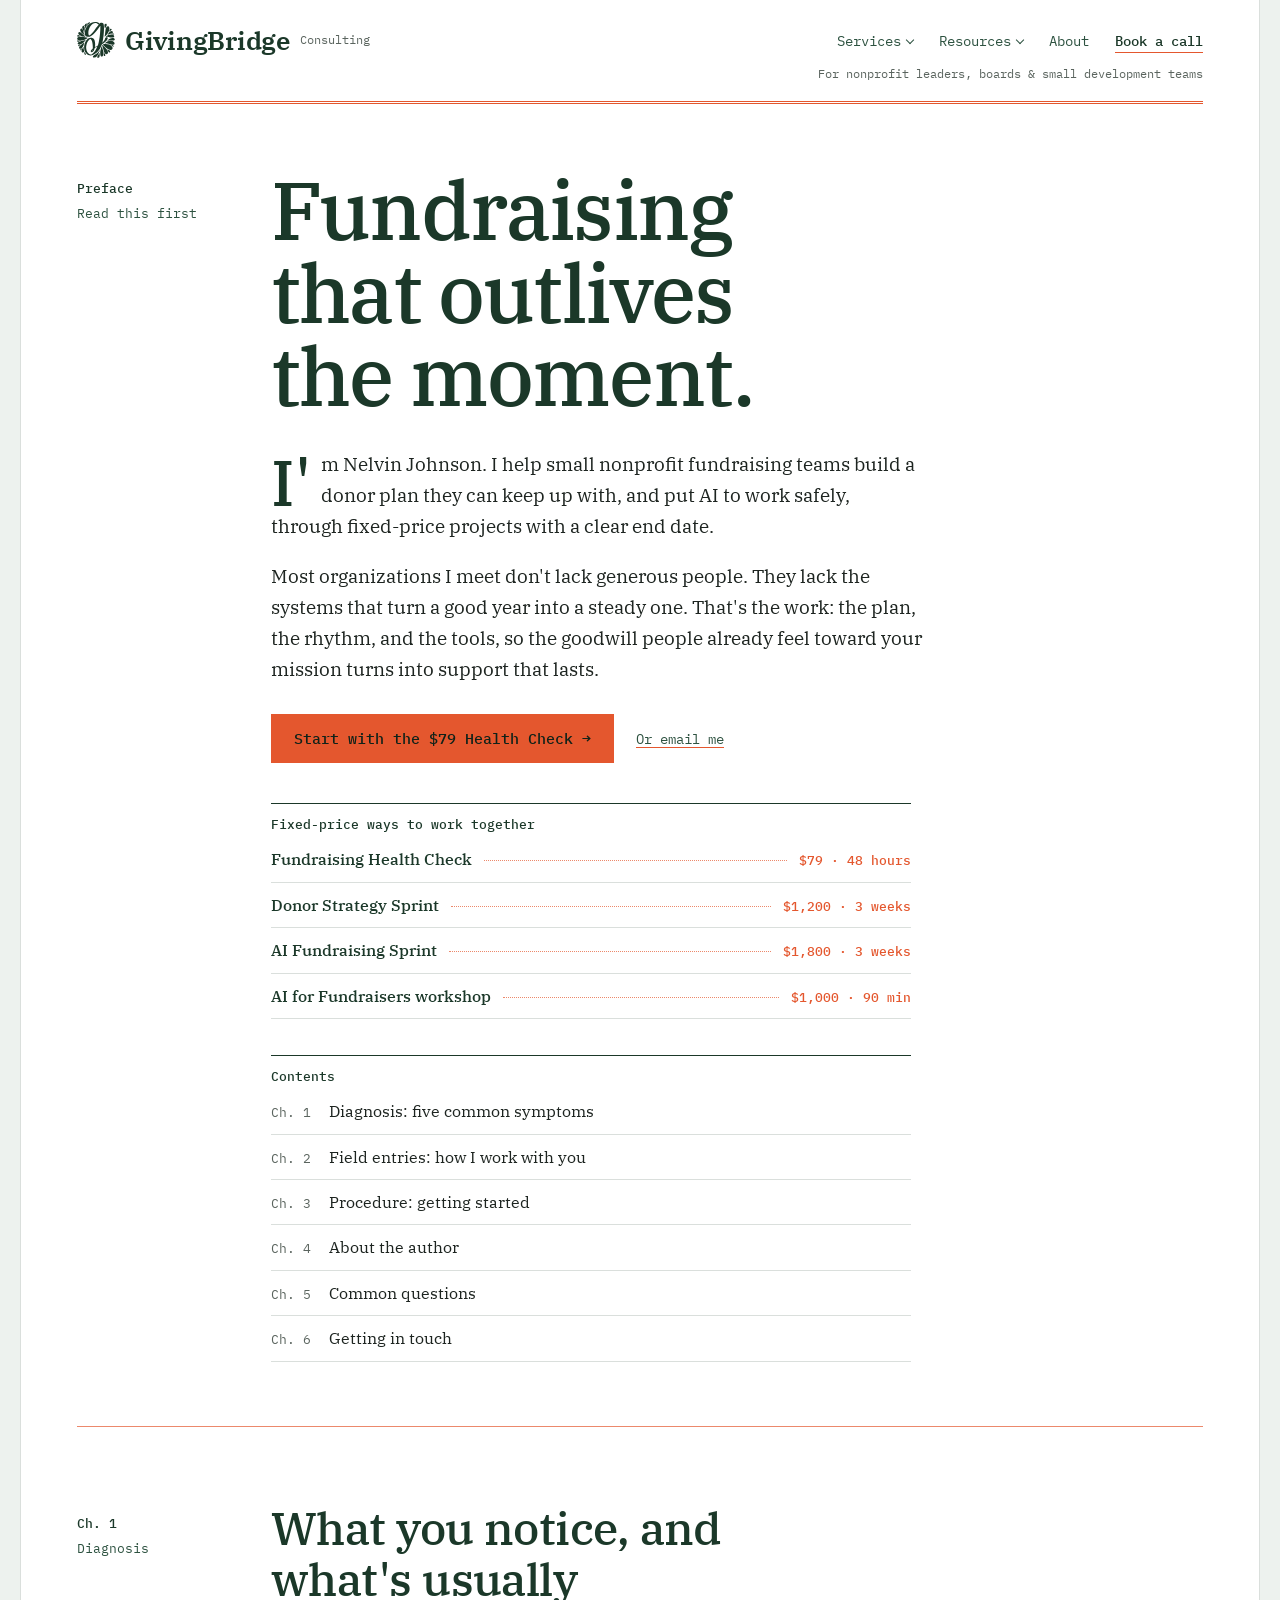
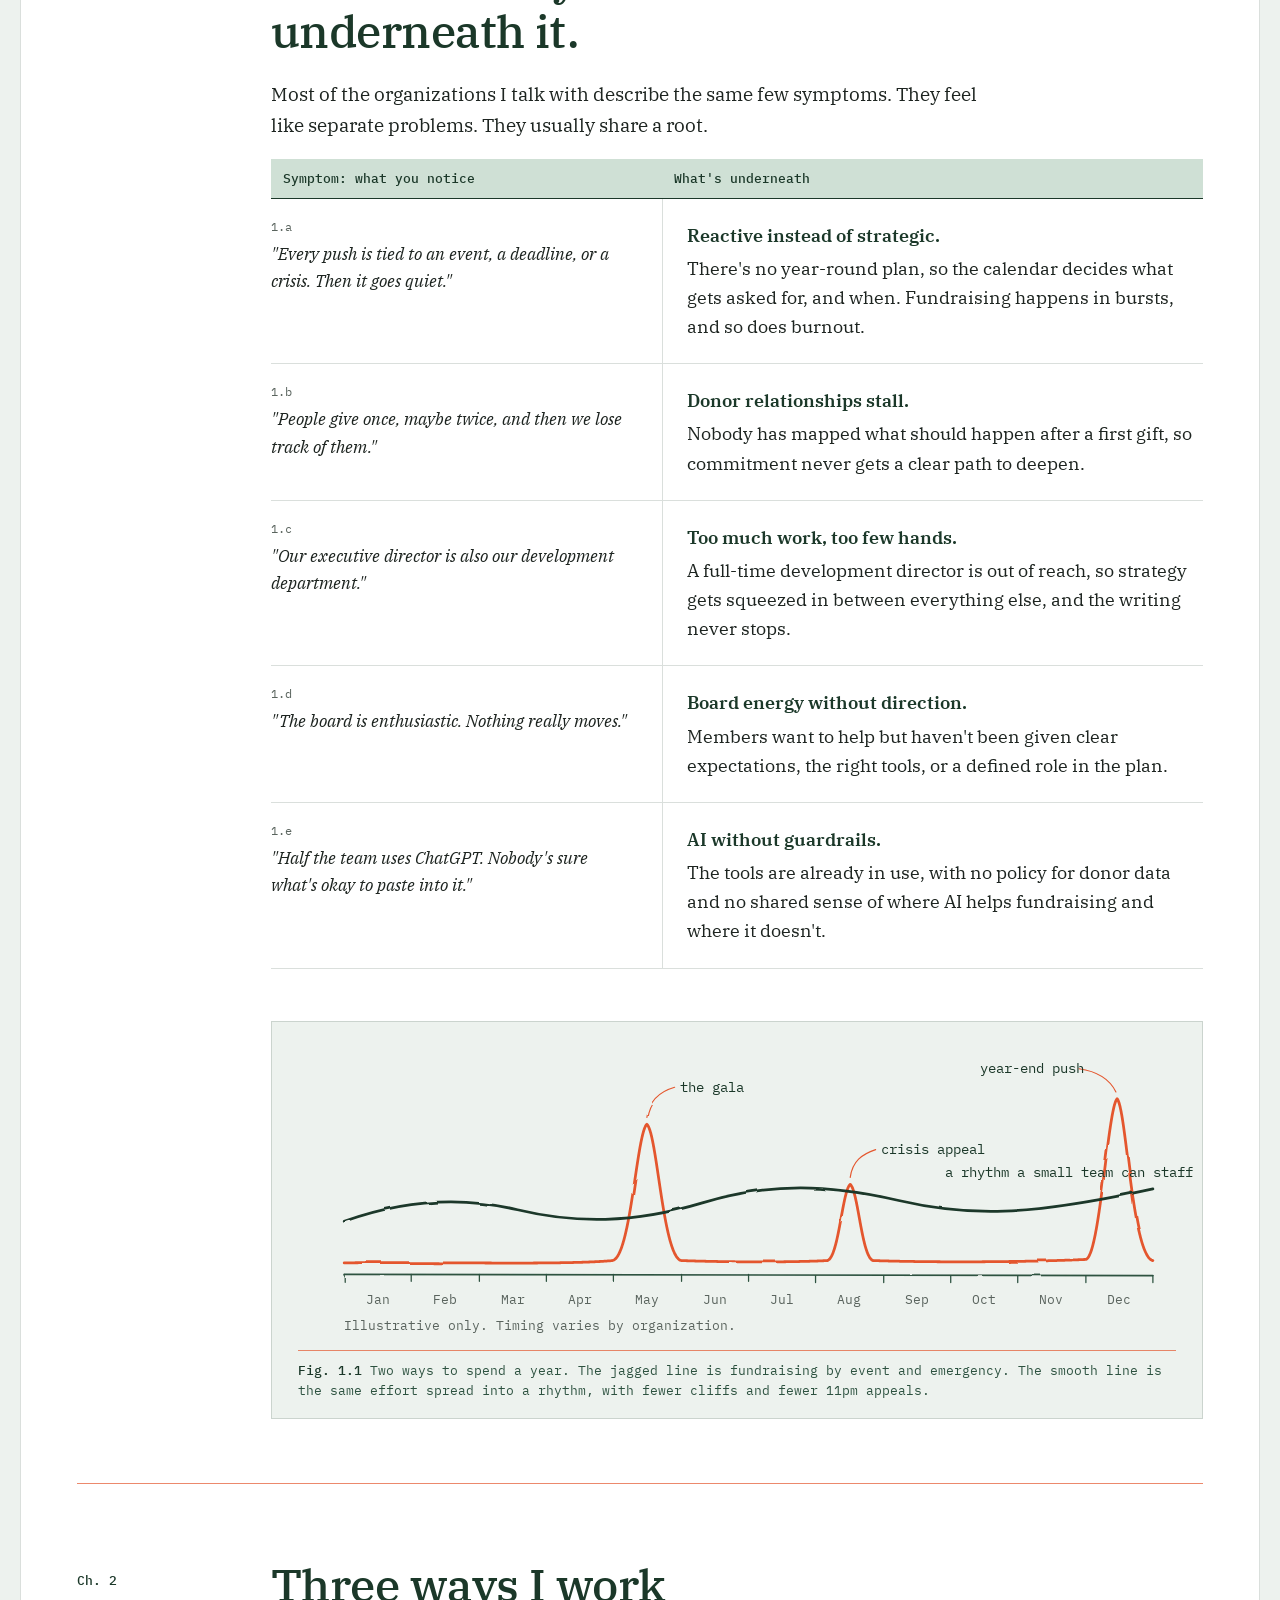
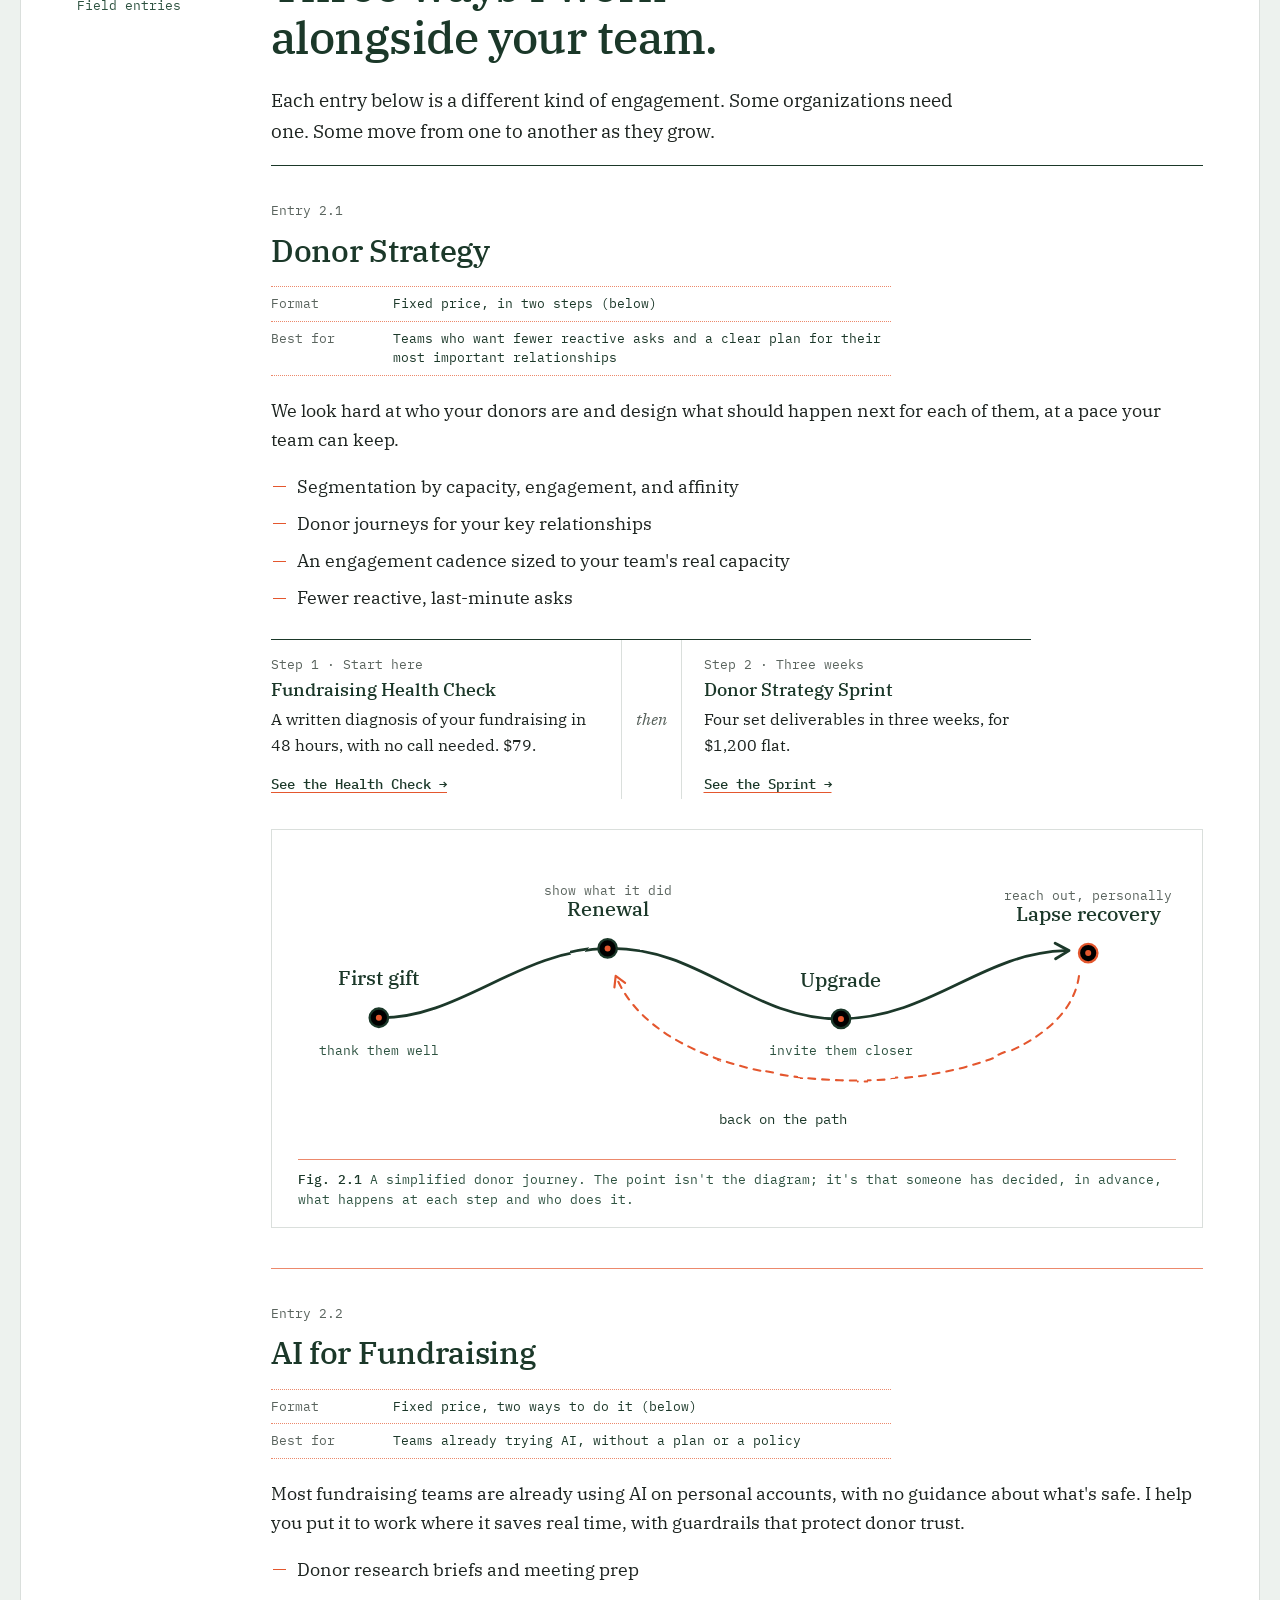
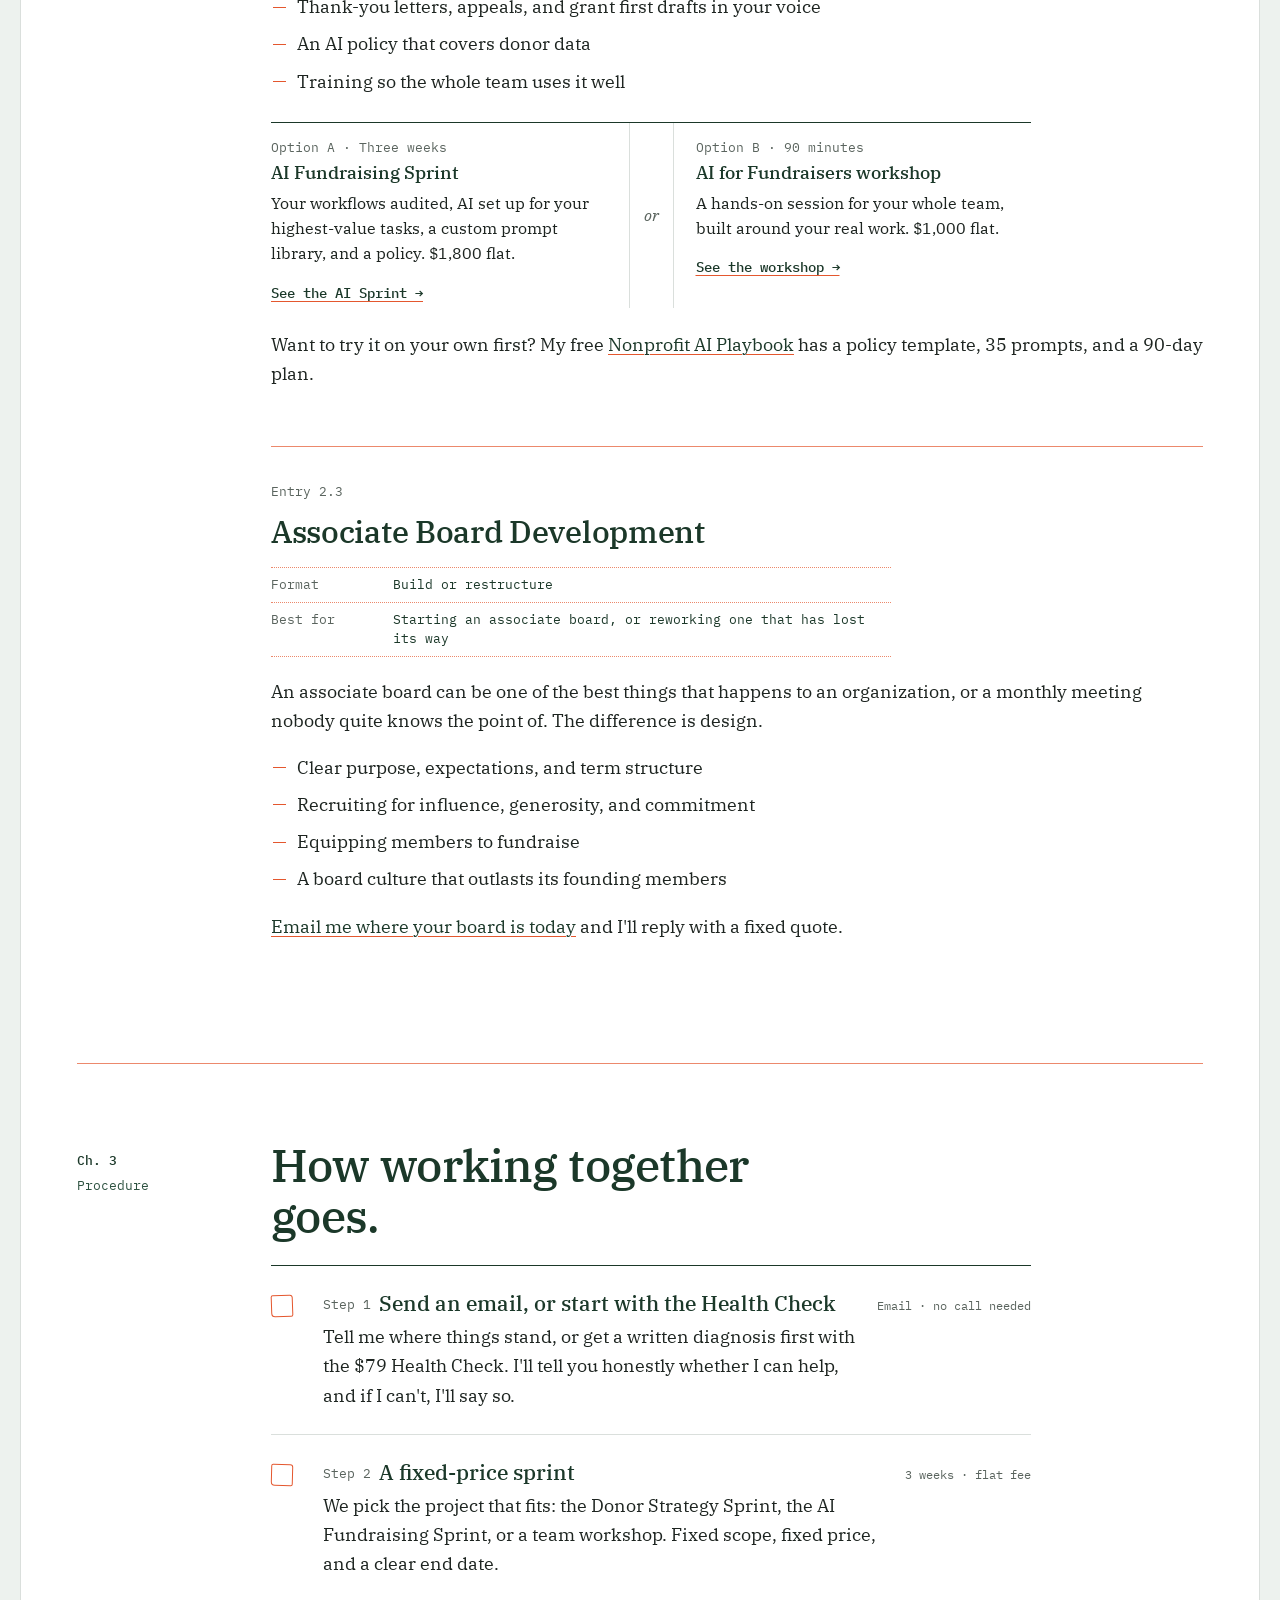
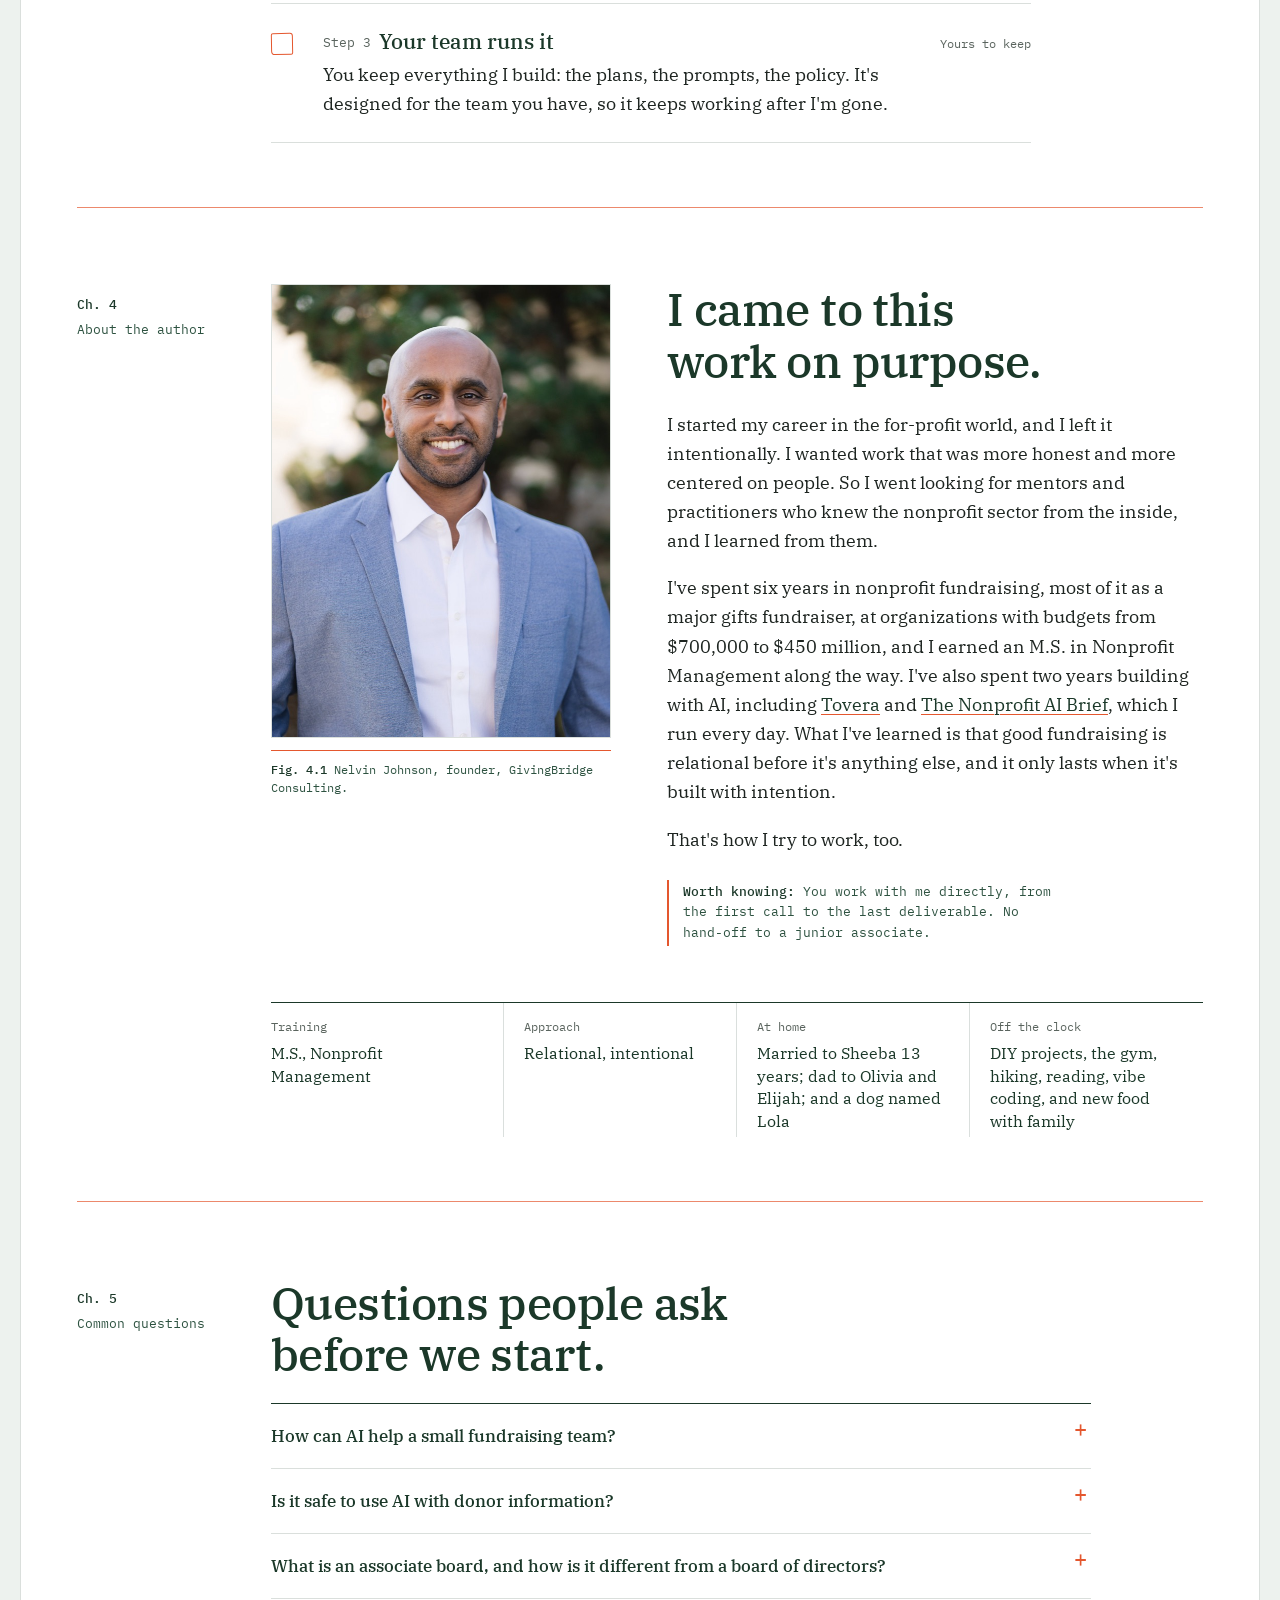
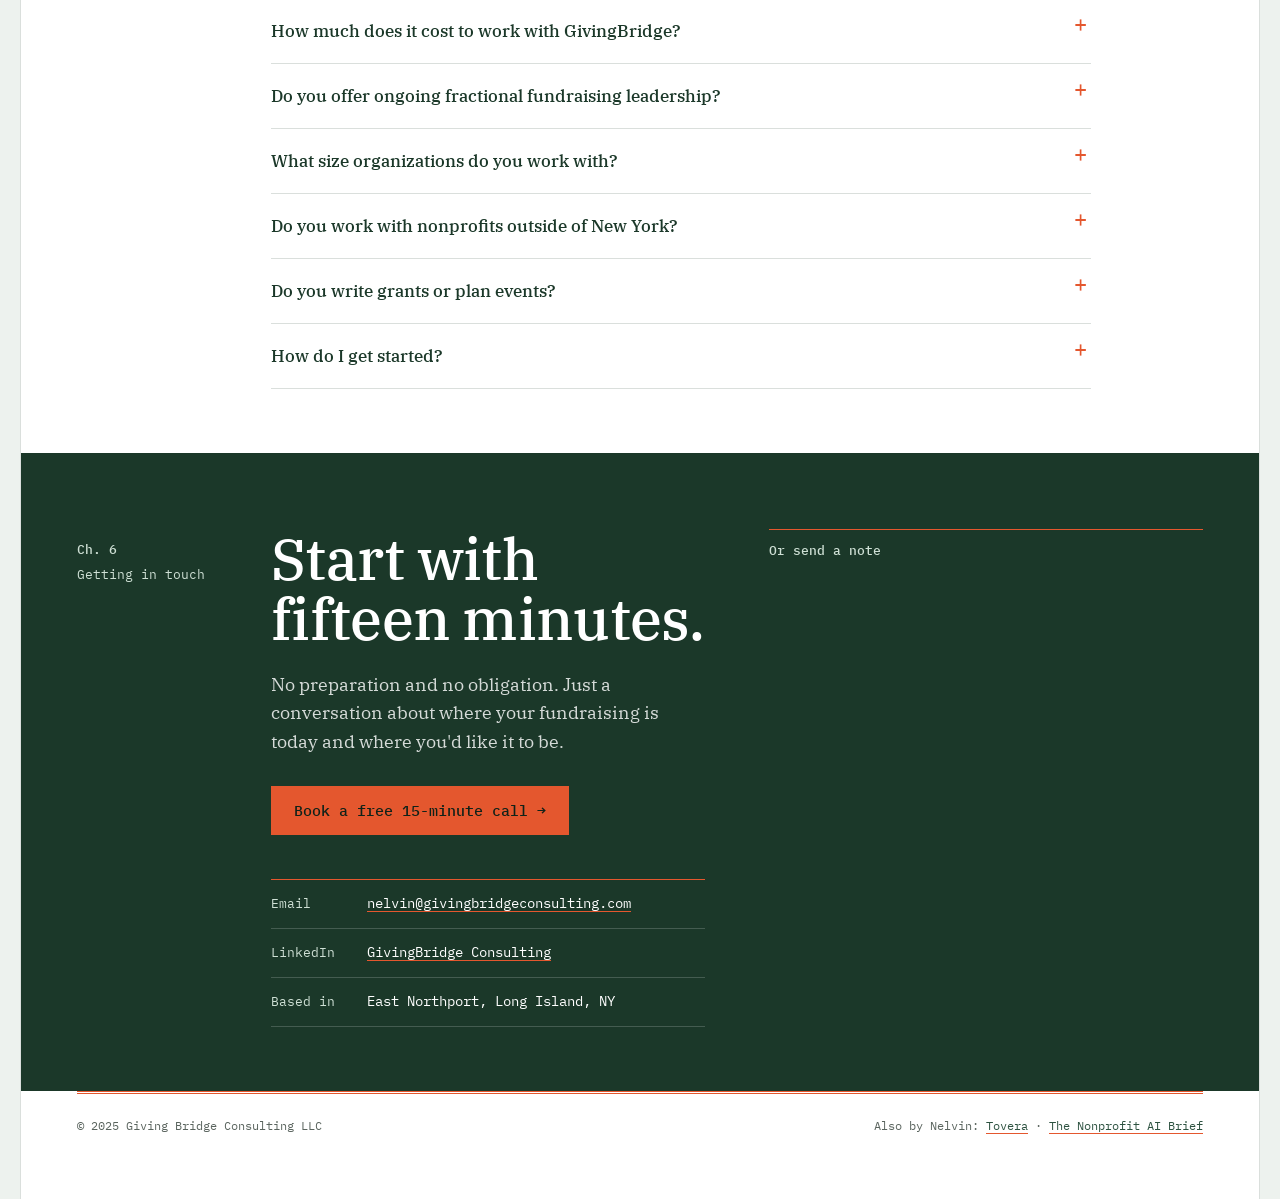
==== index.html @ 1235b40e "Buyer and designer review fixes - Homepage: says what it is up front, $79 CTA, fixed-price offer led" ====
<!doctype html>
<html lang="en">
<head>
<meta charset="utf-8">
<meta name="viewport" content="width=device-width, initial-scale=1">
<title>GivingBridge Consulting | Fundraising that outlives the moment</title>
<link rel="icon" href="/assets/favicon.svg" type="image/svg+xml">
<link rel="apple-touch-icon" href="/assets/apple-touch-icon.png">
<link rel="canonical" href="https://givingbridgeconsulting.com/">
<meta name="theme-color" content="#1B3829">
<meta property="og:type" content="website">
<meta property="og:site_name" content="GivingBridge Consulting">
<meta property="og:title" content="GivingBridge Consulting | Fundraising that outlives the moment">
<meta property="og:description" content="Fundraising strategy and practical AI for nonprofits. Nelvin Johnson helps teams build the infrastructure, clarity, and roadmap to turn goodwill into lasting support.">
<meta property="og:url" content="https://givingbridgeconsulting.com/">
<meta property="og:image" content="https://givingbridgeconsulting.com/assets/og-image.jpg">
<meta property="og:image:width" content="1200">
<meta property="og:image:height" content="630">
<meta name="twitter:card" content="summary_large_image">
<meta name="description" content="Fundraising strategy and practical AI for nonprofits. GivingBridge Consulting helps teams build the infrastructure, clarity, and roadmap to turn goodwill into lasting support.">
<link rel="preconnect" href="https://fonts.googleapis.com">
<link rel="preconnect" href="https://fonts.gstatic.com" crossorigin>
<link href="https://fonts.googleapis.com/css2?family=IBM+Plex+Mono:wght@400;500&family=IBM+Plex+Serif:ital,wght@0,400;0,500;0,600;1,400&family=Space+Grotesk:wght@700&family=Syne:wght@700&display=swap" rel="stylesheet">
<link rel="stylesheet" href="/assets/site.css?v=20261027d">






<script type="application/ld+json">
{
 "@context": "https://schema.org",
 "@graph": [
  {
   "@type": "WebSite",
   "@id": "https://givingbridgeconsulting.com/#website",
   "url": "https://givingbridgeconsulting.com/",
   "name": "GivingBridge Consulting",
   "publisher": {
    "@id": "https://givingbridgeconsulting.com/#org"
   },
   "inLanguage": "en-US"
  },
  {
   "@type": [
    "Organization",
    "ProfessionalService"
   ],
   "@id": "https://givingbridgeconsulting.com/#org",
   "name": "GivingBridge Consulting",
   "legalName": "Giving Bridge Consulting LLC",
   "url": "https://givingbridgeconsulting.com/",
   "logo": "https://givingbridgeconsulting.com/assets/apple-touch-icon.png",
   "image": "https://givingbridgeconsulting.com/assets/og-image.jpg",
   "slogan": "Fundraising that outlives the moment.",
   "description": "Fundraising strategy and practical AI for nonprofits. GivingBridge helps small development teams, executive directors, and boards build the systems, clarity, and roadmap to turn goodwill into lasting support.",
   "email": "nelvin@givingbridgeconsulting.com",
   "founder": {
    "@id": "https://givingbridgeconsulting.com/#nelvin"
   },
   "address": {
    "@type": "PostalAddress",
    "addressLocality": "East Northport",
    "addressRegion": "NY",
    "addressCountry": "US"
   },
   "areaServed": {
    "@type": "Country",
    "name": "United States"
   },
   "sameAs": [
    "https://www.linkedin.com/company/giving-bridge-consulting/"
   ],
   "knowsAbout": [
    "Nonprofit fundraising",
    "Donor strategy",
    "Donor retention",
    "Donor segmentation",
    "Donor journey mapping",
    "AI for nonprofits",
    "AI for fundraising",
    "Nonprofit AI policy",
    "Associate boards",
    "Board fundraising",
    "Major gifts"
   ],
   "contactPoint": {
    "@type": "ContactPoint",
    "contactType": "sales",
    "email": "nelvin@givingbridgeconsulting.com",
    "url": "https://calendar.app.google/1Do2GPcDJhYSkQES9"
   },
   "makesOffer": [
    {
     "@type": "Offer",
     "itemOffered": {
      "@id": "https://givingbridgeconsulting.com/health-check/#service"
     },
     "price": "79",
     "priceCurrency": "USD"
    },
    {
     "@type": "Offer",
     "itemOffered": {
      "@id": "https://givingbridgeconsulting.com/sprint/#service"
     },
     "price": "1200",
     "priceCurrency": "USD"
    },
    {
     "@type": "Offer",
     "itemOffered": {
      "@id": "https://givingbridgeconsulting.com/ai-sprint/#service"
     },
     "price": "1800",
     "priceCurrency": "USD"
    },
    {
     "@type": "Offer",
     "itemOffered": {
      "@id": "https://givingbridgeconsulting.com/ai-workshop/#service"
     },
     "price": "1000",
     "priceCurrency": "USD"
    }
   ]
  },
  {
   "@type": "Person",
   "@id": "https://givingbridgeconsulting.com/#nelvin",
   "name": "Nelvin Johnson",
   "jobTitle": "Founder, fundraising and AI consultant for nonprofits",
   "worksFor": {
    "@id": "https://givingbridgeconsulting.com/#org"
   },
   "image": "https://givingbridgeconsulting.com/assets/nelvin.jpg",
   "url": "https://givingbridgeconsulting.com/#author",
   "sameAs": [
    "https://www.linkedin.com/in/nelvinjohnson/"
   ],
   "hasCredential": {
    "@type": "EducationalOccupationalCredential",
    "credentialCategory": "degree",
    "name": "M.S. in Nonprofit Management"
   },
   "knowsAbout": [
    "Nonprofit fundraising",
    "Major gifts",
    "Donor strategy",
    "Associate boards",
    "AI for nonprofits"
   ]
  },
  {
   "@type": "Service",
   "@id": "https://givingbridgeconsulting.com/#svc-donor-strategy",
   "name": "Donor Strategy",
   "description": "Project-based donor segmentation, donor journeys for key relationships, and an engagement cadence sized to the team's real capacity. Start with the $79 Fundraising Health Check, then the fixed-price Donor Strategy Sprint.",
   "serviceType": "Donor strategy consulting",
   "provider": {
    "@id": "https://givingbridgeconsulting.com/#org"
   },
   "areaServed": {
    "@type": "Country",
    "name": "United States"
   },
   "audience": {
    "@type": "Audience",
    "audienceType": "Nonprofit organizations"
   },
   "url": "https://givingbridgeconsulting.com/#donor-strategy"
  },
  {
   "@type": "Service",
   "@id": "https://givingbridgeconsulting.com/#svc-ai-fundraising",
   "name": "AI for Fundraising",
   "description": "Practical, safe AI for nonprofit fundraising teams: donor research, drafting thank-yous, appeals, and grants, an AI policy that covers donor data, and team training. Available as the AI Fundraising Sprint or a team workshop.",
   "serviceType": "AI consulting for nonprofits",
   "provider": {
    "@id": "https://givingbridgeconsulting.com/#org"
   },
   "areaServed": {
    "@type": "Country",
    "name": "United States"
   },
   "audience": {
    "@type": "Audience",
    "audienceType": "Nonprofit organizations"
   },
   "url": "https://givingbridgeconsulting.com/#ai-fundraising"
  },
  {
   "@type": "Service",
   "@id": "https://givingbridgeconsulting.com/#svc-associate-boards",
   "name": "Associate Board Development",
   "description": "Build or restructure a nonprofit associate board with clear purpose, expectations, and term structure, recruited for influence, generosity, and commitment.",
   "serviceType": "Board development consulting",
   "provider": {
    "@id": "https://givingbridgeconsulting.com/#org"
   },
   "areaServed": {
    "@type": "Country",
    "name": "United States"
   },
   "audience": {
    "@type": "Audience",
    "audienceType": "Nonprofit organizations"
   },
   "url": "https://givingbridgeconsulting.com/#associate-boards"
  },
  {
   "@type": "Service",
   "@id": "https://givingbridgeconsulting.com/health-check/#service",
   "name": "Fundraising Health Check",
   "description": "A written diagnosis of a nonprofit's fundraising across donor retention, pipeline, board, communications rhythm, and AI readiness. Complete a 15-minute questionnaire and receive a personalized PDF report within 48 hours.",
   "serviceType": "Fundraising assessment",
   "provider": {
    "@id": "https://givingbridgeconsulting.com/#org"
   },
   "areaServed": {
    "@type": "Country",
    "name": "United States"
   },
   "audience": {
    "@type": "Audience",
    "audienceType": "Nonprofit organizations"
   },
   "url": "https://givingbridgeconsulting.com/health-check/",
   "offers": {
    "@type": "Offer",
    "price": "79",
    "priceCurrency": "USD",
    "availability": "https://schema.org/InStock",
    "url": "https://givingbridgeconsulting.com/health-check/"
   }
  },
  {
   "@type": "Service",
   "@id": "https://givingbridgeconsulting.com/sprint/#service",
   "name": "Donor Strategy Sprint",
   "description": "A fixed-scope, three-week project: donor segmentation, a donor journey map, a 90-day engagement calendar, and a live working session with the team.",
   "serviceType": "Donor strategy consulting",
   "provider": {
    "@id": "https://givingbridgeconsulting.com/#org"
   },
   "areaServed": {
    "@type": "Country",
    "name": "United States"
   },
   "audience": {
    "@type": "Audience",
    "audienceType": "Nonprofit organizations"
   },
   "url": "https://givingbridgeconsulting.com/sprint/",
   "offers": {
    "@type": "Offer",
    "price": "1200",
    "priceCurrency": "USD",
    "availability": "https://schema.org/InStock",
    "url": "https://givingbridgeconsulting.com/sprint/"
   }
  },
  {
   "@type": "Service",
   "@id": "https://givingbridgeconsulting.com/ai-sprint/#service",
   "name": "AI Fundraising Sprint",
   "description": "A fixed-scope, three-week project that puts AI to work for a nonprofit fundraising team: a workflow audit, a prompt library in the organization's voice, an AI acceptable-use policy that protects donor data, and live team training.",
   "serviceType": "AI consulting for nonprofits",
   "provider": {
    "@id": "https://givingbridgeconsulting.com/#org"
   },
   "areaServed": {
    "@type": "Country",
    "name": "United States"
   },
   "audience": {
    "@type": "Audience",
    "audienceType": "Nonprofit organizations"
   },
   "url": "https://givingbridgeconsulting.com/ai-sprint/",
   "offers": {
    "@type": "Offer",
    "price": "1800",
    "priceCurrency": "USD",
    "availability": "https://schema.org/InStock",
    "url": "https://givingbridgeconsulting.com/ai-sprint/"
   }
  },
  {
   "@type": "Service",
   "@id": "https://givingbridgeconsulting.com/ai-workshop/#service",
   "name": "AI for Fundraisers workshop",
   "description": "A 90-minute, hands-on virtual workshop that teaches nonprofit fundraising teams and boards to use AI well and safely on real fundraising tasks.",
   "serviceType": "AI training for nonprofits",
   "provider": {
    "@id": "https://givingbridgeconsulting.com/#org"
   },
   "areaServed": {
    "@type": "Country",
    "name": "United States"
   },
   "audience": {
    "@type": "Audience",
    "audienceType": "Nonprofit organizations"
   },
   "url": "https://givingbridgeconsulting.com/ai-workshop/",
   "offers": {
    "@type": "Offer",
    "price": "1000",
    "priceCurrency": "USD",
    "availability": "https://schema.org/InStock",
    "url": "https://givingbridgeconsulting.com/ai-workshop/"
   }
  },
  {
   "@type": "WebSite",
   "@id": "https://tovera.org/#website",
   "name": "Tovera",
   "url": "https://tovera.org",
   "description": "A free, verified calendar of professional events for the nonprofit sector across the U.S. and Canada.",
   "creator": {
    "@id": "https://givingbridgeconsulting.com/#nelvin"
   },
   "isAccessibleForFree": true
  },
  {
   "@type": "WebSite",
   "@id": "https://nonprofitaibrief.org/#website",
   "name": "The Nonprofit AI Brief",
   "url": "https://nonprofitaibrief.org",
   "description": "A free daily guide to AI for nonprofits, philanthropy, and social impact, drawn from 51 trusted sources.",
   "creator": {
    "@id": "https://givingbridgeconsulting.com/#nelvin"
   },
   "isAccessibleForFree": true
  },
  {
   "@type": "WebPage",
   "@id": "https://givingbridgeconsulting.com/#webpage",
   "url": "https://givingbridgeconsulting.com/",
   "name": "GivingBridge Consulting | Fundraising that outlives the moment",
   "isPartOf": {
    "@id": "https://givingbridgeconsulting.com/#website"
   },
   "about": {
    "@id": "https://givingbridgeconsulting.com/#org"
   },
   "primaryImageOfPage": "https://givingbridgeconsulting.com/assets/og-image.jpg"
  },
  {
   "@type": "FAQPage",
   "@id": "https://givingbridgeconsulting.com/#faq",
   "mainEntity": [
    {
     "@type": "Question",
     "name": "How can AI help a small fundraising team?",
     "acceptedAnswer": {
      "@type": "Answer",
      "text": "Mostly by taking on the writing and research load: donor research briefs before meetings, first drafts of thank-you letters, appeals, and grant narratives, meeting notes, and data cleanup. The goal is more of your team's time with donors. The AI Fundraising Sprint sets this up for your team."
     }
    },
    {
     "@type": "Question",
     "name": "Is it safe to use AI with donor information?",
     "acceptedAnswer": {
      "@type": "Answer",
      "text": "It can be, with guardrails. Decide up front what never goes into an AI tool, which tools are approved, and where a person always reviews the output. Every AI engagement I do includes a written policy that covers donor data."
     }
    },
    {
     "@type": "Question",
     "name": "What is an associate board, and how is it different from a board of directors?",
     "acceptedAnswer": {
      "@type": "Answer",
      "text": "A board of directors governs the organization and carries legal and fiduciary responsibility. An associate board is a separate group of committed supporters, often emerging leaders, who raise money, advocate, and expand your network without governance duties. A well-designed associate board can also become a pipeline for future board members and major donors."
     }
    },
    {
     "@type": "Question",
     "name": "How much does it cost to work with GivingBridge?",
     "acceptedAnswer": {
      "@type": "Answer",
      "text": "There are four fixed-price options: the Fundraising Health Check ($79), the Donor Strategy Sprint ($1,200), the AI Fundraising Sprint ($1,800), and the AI for Fundraisers workshop ($1,000). Associate Board Development is scoped to your needs, usually over email."
     }
    },
    {
     "@type": "Question",
     "name": "Do you offer ongoing fractional fundraising leadership?",
     "acceptedAnswer": {
      "@type": "Answer",
      "text": "Not right now. I focus on fixed-scope projects so every client gets my full attention. The Donor Strategy Sprint and the AI Fundraising Sprint are the closest options, and if that changes, I'll share it here."
     }
    },
    {
     "@type": "Question",
     "name": "What size organizations do you work with?",
     "acceptedAnswer": {
      "@type": "Answer",
      "text": "Mostly small nonprofits where fundraising rests on a few people: an executive director doing development on the side, a development team of one to three, or a board that wants to help. My own fundraising experience spans organizations with budgets from $700,000 to $450 million."
     }
    },
    {
     "@type": "Question",
     "name": "Do you work with nonprofits outside of New York?",
     "acceptedAnswer": {
      "@type": "Answer",
      "text": "Yes. The Health Check, both sprints, and the workshop are all done remotely, so your location doesn't matter."
     }
    },
    {
     "@type": "Question",
     "name": "Do you write grants or plan events?",
     "acceptedAnswer": {
      "@type": "Answer",
      "text": "No. My focus is fundraising strategy, the systems behind it, and using AI well: donor relationships, board fundraising, and a steady rhythm of engagement. Those are what make grants, events, and campaigns more effective."
     }
    },
    {
     "@type": "Question",
     "name": "How do I get started?",
     "acceptedAnswer": {
      "@type": "Answer",
      "text": "Email me at nelvin@givingbridgeconsulting.com, or start with the $79 Fundraising Health Check if you'd like a written diagnosis first. If you'd rather talk, book a free 15-minute call."
     }
    }
   ]
  }
 ]
}
</script>
</head>
<body>

<div class="sheet">

  <header>
    <div class="masthead">
      <a class="wordmark" href="/" aria-label="GivingBridge Consulting, home">
        <img class="mark" src="/assets/logo-g.svg" alt="" width="38" height="36"><b>GivingBridge</b><small>Consulting</small>
      </a>
      <div class="masthead-right">
      <nav aria-label="Primary">
          <details class="menu">
            <summary>Services</summary>
            <div class="menu-panel groups">
              <div class="menu-col">
                <h4><a href="#donor-strategy">Donor Strategy</a></h4>
                <a href="/health-check/"><b class="price">$79</b><span>Fundraising Health Check</span><small>Written diagnosis in 48 hours</small></a>
                <a href="/sprint/"><b class="price">$1,200</b><span>Donor Strategy Sprint</span><small>Three weeks, fixed scope</small></a>
              </div>
              <div class="menu-col">
                <h4><a href="#ai-fundraising">AI for Fundraising</a></h4>
                <a href="/ai-sprint/"><b class="price">$1,800</b><span>AI Fundraising Sprint</span><small>Three weeks, fixed scope</small></a>
                <a href="/ai-workshop/"><b class="price">$1,000</b><span>Team workshop</span><small>90 minutes, live</small></a>
              </div>
              <div class="menu-col">
                <h4><a href="#associate-boards">Associate Boards</a></h4>
                <a href="#associate-boards"><b class="price q">Scoped</b><span>Associate Board Development</span><small>Build or restructure</small></a>
              </div>
            </div>
          </details>
          <details class="menu">
            <summary>Resources</summary>
            <div class="menu-panel single">
              <div class="menu-col">
                <a href="/resources/#tovera"><span>Tovera</span><small>Every nonprofit event in one place</small></a>
                <a href="/resources/#brief"><span>The Nonprofit AI Brief</span><small>AI for nonprofits, every morning</small></a>
                <a href="/resources/#top"><span>All resources</span><small>Why I built them</small></a>
              </div>
            </div>
          </details>
          <a href="#author">About</a>
          <a class="book" href="https://calendar.app.google/1Do2GPcDJhYSkQES9" target="_blank" rel="noopener">Book a call</a>
        </nav>
      <p class="audience">For nonprofit leaders, boards &amp; small development teams</p>
      </div>
    </div>
  </header>

  <main id="top">

    <!-- PREFACE -->
    <section class="ch preface" aria-labelledby="h-preface">
      <div class="ch-meta"><span class="num">Preface</span><span class="name">Read this first</span></div>
      <div class="ch-body">
        <h1 id="h-preface">Fundraising that outlives the moment.</h1>
        <div class="intro">
          <p>I'm Nelvin Johnson. I help small nonprofit fundraising teams build a donor plan they can keep up with, and put AI to work safely, through fixed-price projects with a clear end date.</p>
          <p>Most organizations I meet don't lack generous people. They lack the systems that turn a good year into a steady one. That's the work: the plan, the rhythm, and the tools, so the goodwill people already feel toward your mission turns into support that lasts.</p>
        </div>
        <div class="actions">
          <a class="btn btn-accent" href="/health-check/">Start with the $79 Health Check →</a>
          <a class="link-quiet" href="mailto:nelvin@givingbridgeconsulting.com">Or email me</a>
        </div>

        <nav class="contents offers" aria-label="Fixed-price offers">
          <h3>Fixed-price ways to work together</h3>
          <ol>
            <li><a href="/health-check/"><span class="t">Fundraising Health Check</span><span class="lead"></span><span class="p">$79 · 48 hours</span></a></li>
            <li><a href="/sprint/"><span class="t">Donor Strategy Sprint</span><span class="lead"></span><span class="p">$1,200 · 3 weeks</span></a></li>
            <li><a href="/ai-sprint/"><span class="t">AI Fundraising Sprint</span><span class="lead"></span><span class="p">$1,800 · 3 weeks</span></a></li>
            <li><a href="/ai-workshop/"><span class="t">AI for Fundraisers workshop</span><span class="lead"></span><span class="p">$1,000 · 90 min</span></a></li>
          </ol>
        </nav>

        <nav class="contents" aria-label="Contents">
          <h3>Contents</h3>
          <ol>
            <li><a href="#diagnosis"><span class="c">Ch. 1</span><span class="t">Diagnosis: five common symptoms</span></a></li>
            <li><a href="#entries"><span class="c">Ch. 2</span><span class="t">Field entries: how I work with you</span></a></li>
            <li><a href="#procedure"><span class="c">Ch. 3</span><span class="t">Procedure: getting started</span></a></li>
            <li><a href="#author"><span class="c">Ch. 4</span><span class="t">About the author</span></a></li>
            <li><a href="#faq"><span class="c">Ch. 5</span><span class="t">Common questions</span></a></li>
            <li><a href="#contact"><span class="c">Ch. 6</span><span class="t">Getting in touch</span></a></li>
          </ol>
        </nav>
      </div>
    </section>

    <!-- CH 1 -->
    <section class="ch" id="diagnosis" aria-labelledby="h-dx">
      <div class="ch-meta"><span class="num">Ch. 1</span><span class="name">Diagnosis</span></div>
      <div class="ch-body">
        <h2 id="h-dx">What you notice, and what's usually underneath it.</h2>
        <p class="lede">Most of the organizations I talk with describe the same few symptoms. They feel like separate problems. They usually share a root.</p>

        <table class="dx">
          <thead>
            <tr><th scope="col">Symptom: what you notice</th><th scope="col">What's underneath</th></tr>
          </thead>
          <tbody>
            <tr>
              <td><span class="k">1.a</span>"Every push is tied to an event, a deadline, or a crisis. Then it goes quiet."</td>
              <td><strong>Reactive instead of strategic.</strong>There's no year-round plan, so the calendar decides what gets asked for, and when. Fundraising happens in bursts, and so does burnout.</td>
            </tr>
            <tr>
              <td><span class="k">1.b</span>"People give once, maybe twice, and then we lose track of them."</td>
              <td><strong>Donor relationships stall.</strong>Nobody has mapped what should happen after a first gift, so commitment never gets a clear path to deepen.</td>
            </tr>
            <tr>
              <td><span class="k">1.c</span>"Our executive director is also our development department."</td>
              <td><strong>Too much work, too few hands.</strong>A full-time development director is out of reach, so strategy gets squeezed in between everything else, and the writing never stops.</td>
            </tr>
            <tr>
              <td><span class="k">1.d</span>"The board is enthusiastic. Nothing really moves."</td>
              <td><strong>Board energy without direction.</strong>Members want to help but haven't been given clear expectations, the right tools, or a defined role in the plan.</td>
            </tr>
            <tr>
              <td><span class="k">1.e</span>"Half the team uses ChatGPT. Nobody's sure what's okay to paste into it."</td>
              <td><strong>AI without guardrails.</strong>The tools are already in use, with no policy for donor data and no shared sense of where AI helps fundraising and where it doesn't.</td>
            </tr>
          </tbody>
        </table>

        <figure class="fig">
          <div class="scroll">
          <svg viewBox="0 0 760 250" role="img" aria-labelledby="fig11t">
            <title id="fig11t">A year of fundraising: reactive spikes around a gala, a crisis appeal, and year-end, compared with a steady year-round rhythm.</title>
            <defs>
              <filter id="rough" x="-5%" y="-5%" width="110%" height="110%">
                <feTurbulence type="fractalNoise" baseFrequency="0.035" numOctaves="2" seed="4"/>
                <feDisplacementMap in="SourceGraphic" scale="2.2"/>
              </filter>
            </defs>
            <g filter="url(#rough)" fill="none" stroke-linecap="round" stroke-linejoin="round">
              <!-- baseline + ticks -->
              <path d="M40 196 L740 197" style="stroke:var(--mid)" stroke-width="1.4"/>
              <g style="stroke:var(--mid)" stroke-width="1.1">
                <path d="M40 196v6"/><path d="M98 196v6"/><path d="M157 196v6"/><path d="M215 196v6"/><path d="M273 196v6"/><path d="M332 196v6"/><path d="M390 196v6"/><path d="M448 197v6"/><path d="M507 197v6"/><path d="M565 197v6"/><path d="M623 197v6"/><path d="M682 197v6"/><path d="M740 197v6"/>
              </g>
              <!-- reactive -->
              <path d="M40 186 C120 185, 230 188, 272 184 C288 182, 293 74, 302 66 C311 74, 316 182, 332 184 C390 186, 440 185, 458 184 C468 182, 471 124, 478 118 C485 124, 488 182, 498 184 C560 186, 640 185, 682 183 C694 180, 701 52, 709 44 C717 52, 722 180, 740 184" style="stroke:var(--accent)" stroke-width="2.4" stroke-dasharray="1 0"/>
              <!-- rhythmic -->
              <path d="M40 150 C90 132, 140 128, 190 140 S290 152, 350 134 S460 118, 520 132 S630 146, 740 122" style="stroke:var(--ink)" stroke-width="2.4"/>
              <!-- leader lines -->
              <path d="M302 60 C304 46, 312 38, 326 34" style="stroke:var(--accent)" stroke-width="1"/>
              <path d="M478 112 C480 98, 488 92, 500 88" style="stroke:var(--accent)" stroke-width="1"/>
              <path d="M708 38 C702 26, 690 20, 676 18" style="stroke:var(--accent)" stroke-width="1"/>
            </g>
            <g class="svg-label" style="fill:var(--ink)">
              <text x="331" y="38">the gala</text>
              <text x="505" y="92">crisis appeal</text>
              <text x="590" y="22">year-end push</text>
            </g>
            <text class="svg-label" x="560" y="112" style="fill:var(--ink)">a rhythm a small team can staff</text>
            <g class="svg-small" style="fill:var(--muted)" text-anchor="middle">
              <text x="69" y="222">Jan</text><text x="127" y="222">Feb</text><text x="186" y="222">Mar</text><text x="244" y="222">Apr</text><text x="302" y="222">May</text><text x="361" y="222">Jun</text><text x="419" y="222">Jul</text><text x="477" y="222">Aug</text><text x="536" y="222">Sep</text><text x="594" y="222">Oct</text><text x="652" y="222">Nov</text><text x="711" y="222">Dec</text>
            </g>
            <text class="svg-small" x="40" y="244" style="fill:var(--muted)">Illustrative only. Timing varies by organization.</text>
          </svg>
          </div>
          <figcaption><b>Fig. 1.1</b> Two ways to spend a year. The jagged line is fundraising by event and emergency. The smooth line is the same effort spread into a rhythm, with fewer cliffs and fewer 11pm appeals.</figcaption>
        </figure>
      </div>
    </section>

    <!-- CH 2 -->
    <section class="ch" id="entries" aria-labelledby="h-entries">
      <div class="ch-meta"><span class="num">Ch. 2</span><span class="name">Field entries</span></div>
      <div class="ch-body">
        <h2 id="h-entries">Three ways I work alongside your team.</h2>
        <p class="lede">Each entry below is a different kind of engagement. Some organizations need one. Some move from one to another as they grow.</p>

        <article class="entry" id="donor-strategy">
          <div class="entry-head"><span class="entry-id">Entry 2.1</span></div>
          <h3>Donor Strategy</h3>
          <dl class="scope">
            <div><dt>Format</dt><dd>Fixed price, in two steps (below)</dd></div>
            <div><dt>Best for</dt><dd>Teams who want fewer reactive asks and a clear plan for their most important relationships</dd></div>
          </dl>
          <p>We look hard at who your donors are and design what should happen next for each of them, at a pace your team can keep.</p>
          <ul>
            <li>Segmentation by capacity, engagement, and affinity</li>
            <li>Donor journeys for your key relationships</li>
            <li>An engagement cadence sized to your team's real capacity</li>
            <li>Fewer reactive, last-minute asks</li>
          </ul>
          <div class="paths" role="group" aria-label="Two steps for Donor Strategy">
            <div class="path">
              <span class="k">Step 1 · Start here</span>
              <h4>Fundraising Health Check</h4>
              <p>A written diagnosis of your fundraising in 48 hours, with no call needed. $79.</p>
              <a href="/health-check/">See the Health Check →</a>
            </div>
            <div class="or" aria-hidden="true">then</div>
            <div class="path">
              <span class="k">Step 2 · Three weeks</span>
              <h4>Donor Strategy Sprint</h4>
              <p>Four set deliverables in three weeks, for $1,200 flat.</p>
              <a href="/sprint/">See the Sprint →</a>
            </div>
          </div>

          <figure class="fig">
            <div class="scroll">
            <svg viewBox="0 0 760 250" role="img" aria-labelledby="fig23t">
              <title id="fig23t">A donor journey: first gift, renewal, upgrade, and lapse recovery, with a path from lapse recovery back to renewal.</title>
              <defs>
                <filter id="rough2" x="-5%" y="-5%" width="110%" height="110%">
                  <feTurbulence type="fractalNoise" baseFrequency="0.03" numOctaves="2" seed="9"/>
                  <feDisplacementMap in="SourceGraphic" scale="2"/>
                </filter>
                <marker id="arrow" viewBox="0 0 10 10" refX="6" refY="5" markerWidth="7" markerHeight="7" orient="auto-start-reverse">
                  <path d="M1 1 L8 5 L1 9" fill="none" style="stroke:var(--accent)" stroke-width="1.5" stroke-linecap="round" stroke-linejoin="round"/>
                </marker>
                <marker id="arrowg" viewBox="0 0 10 10" refX="6" refY="5" markerWidth="7" markerHeight="7" orient="auto">
                  <path d="M1 1 L8 5 L1 9" fill="none" style="stroke:var(--ink)" stroke-width="1.5" stroke-linecap="round" stroke-linejoin="round"/>
                </marker>
              </defs>
              <g filter="url(#rough2)" fill="none" stroke-linecap="round" stroke-linejoin="round">
                <path d="M70 140 C140 141, 190 82, 268 80 C348 78, 392 142, 470 141 C548 140, 592 84, 664 82" style="stroke:var(--ink)" stroke-width="2.4" marker-end="url(#arrowg)"/>
                <path d="M676 104 C660 218, 330 230, 276 106" style="stroke:var(--accent)" stroke-width="1.8" stroke-dasharray="6 6" marker-end="url(#arrow)"/>
              </g>
              <g style="stroke:var(--ink)" stroke-width="2" style="fill:var(--paper)">
                <circle cx="70" cy="140" r="8"/>
                <circle cx="268" cy="80" r="8"/>
                <circle cx="470" cy="141" r="8"/>
                <circle cx="684" cy="84" r="8" style="stroke:var(--accent)"/>
              </g>
              <g style="fill:var(--accent)"><circle cx="70" cy="140" r="2.6"/><circle cx="268" cy="80" r="2.6"/><circle cx="470" cy="141" r="2.6"/><circle cx="684" cy="84" r="2.6"/></g>
              <g font-family="IBM Plex Serif, Georgia, serif" font-size="17" style="fill:var(--ink)" font-weight="500">
                <text x="70" y="112" text-anchor="middle">First gift</text>
                <text x="268" y="52" text-anchor="middle">Renewal</text>
                <text x="470" y="113" text-anchor="middle">Upgrade</text>
                <text x="684" y="56" text-anchor="middle">Lapse recovery</text>
              </g>
              <g class="svg-small" style="fill:var(--mid)">
                <text x="70" y="172" text-anchor="middle">thank them well</text>
                <text x="268" y="34" text-anchor="middle" style="fill:var(--muted)">show what it did</text>
                <text x="470" y="172" text-anchor="middle">invite them closer</text>
                <text x="684" y="38" text-anchor="middle" style="fill:var(--muted)">reach out, personally</text>
              </g>
              <text class="svg-label" x="420" y="232" style="fill:var(--ink)" text-anchor="middle">back on the path</text>
            </svg>
            </div>
            <figcaption><b>Fig. 2.1</b> A simplified donor journey. The point isn't the diagram; it's that someone has decided, in advance, what happens at each step and who does it.</figcaption>
          </figure>
        </article>

        <article class="entry" id="ai-fundraising">
          <div class="entry-head"><span class="entry-id">Entry 2.2</span></div>
          <h3>AI for Fundraising</h3>
          <dl class="scope">
            <div><dt>Format</dt><dd>Fixed price, two ways to do it (below)</dd></div>
            <div><dt>Best for</dt><dd>Teams already trying AI, without a plan or a policy</dd></div>
          </dl>
          <p>Most fundraising teams are already using AI on personal accounts, with no guidance about what's safe. I help you put it to work where it saves real time, with guardrails that protect donor trust.</p>
          <ul>
            <li>Donor research briefs and meeting prep</li>
            <li>Thank-you letters, appeals, and grant first drafts in your voice</li>
            <li>An AI policy that covers donor data</li>
            <li>Training so the whole team uses it well</li>
          </ul>
          <div class="paths" role="group" aria-label="Two ways to do AI for Fundraising">
            <div class="path">
              <span class="k">Option A · Three weeks</span>
              <h4>AI Fundraising Sprint</h4>
              <p>Your workflows audited, AI set up for your highest-value tasks, a custom prompt library, and a policy. $1,800 flat.</p>
              <a href="/ai-sprint/">See the AI Sprint →</a>
            </div>
            <div class="or" aria-hidden="true">or</div>
            <div class="path">
              <span class="k">Option B · 90 minutes</span>
              <h4>AI for Fundraisers workshop</h4>
              <p>A hands-on session for your whole team, built around your real work. $1,000 flat.</p>
              <a href="/ai-workshop/">See the workshop →</a>
            </div>
          </div>
          <p style="margin-top:22px">Want to try it on your own first? My free <a href="https://nonprofitaibrief.org/playbook" target="_blank" rel="noopener">Nonprofit AI Playbook</a> has a policy template, 35 prompts, and a 90-day plan.</p>
        </article>

        <article class="entry" id="associate-boards">
          <div class="entry-head"><span class="entry-id">Entry 2.3</span></div>
          <h3>Associate Board Development</h3>
          <dl class="scope">
            <div><dt>Format</dt><dd>Build or restructure</dd></div>
            <div><dt>Best for</dt><dd>Starting an associate board, or reworking one that has lost its way</dd></div>
          </dl>
          <p>An associate board can be one of the best things that happens to an organization, or a monthly meeting nobody quite knows the point of. The difference is design.</p>
          <ul>
            <li>Clear purpose, expectations, and term structure</li>
            <li>Recruiting for influence, generosity, and commitment</li>
            <li>Equipping members to fundraise</li>
            <li>A board culture that outlasts its founding members</li>
          </ul>
          <p style="margin-top:18px"><a href="mailto:nelvin@givingbridgeconsulting.com?subject=Associate%20board">Email me where your board is today</a> and I'll reply with a fixed quote.</p>
        </article>
      </div>
    </section>

    <!-- CH 3 -->
    <section class="ch" id="procedure" aria-labelledby="h-proc">
      <div class="ch-meta"><span class="num">Ch. 3</span><span class="name">Procedure</span></div>
      <div class="ch-body">
        <h2 id="h-proc">How working together goes.</h2>
        <ol class="checklist">
          <li>
            <span class="box" aria-hidden="true"></span>
            <div>
              <h3><span class="s">Step 1</span>Send an email, or start with the Health Check</h3>
              <p>Tell me where things stand, or get a written diagnosis first with the $79 Health Check. I'll tell you honestly whether I can help, and if I can't, I'll say so.</p>
            </div>
            <span class="out">Email · no call needed</span>
          </li>
          <li>
            <span class="box" aria-hidden="true"></span>
            <div>
              <h3><span class="s">Step 2</span>A fixed-price sprint</h3>
              <p>We pick the project that fits: the Donor Strategy Sprint, the AI Fundraising Sprint, or a team workshop. Fixed scope, fixed price, and a clear end date.</p>
            </div>
            <span class="out">3 weeks · flat fee</span>
          </li>
          <li>
            <span class="box" aria-hidden="true"></span>
            <div>
              <h3><span class="s">Step 3</span>Your team runs it</h3>
              <p>You keep everything I build: the plans, the prompts, the policy. It's designed for the team you have, so it keeps working after I'm gone.</p>
            </div>
            <span class="out">Yours to keep</span>
          </li>
        </ol>
      </div>
    </section>

    <!-- CH 4 -->
    <section class="ch ch-wide" id="author" aria-labelledby="h-author">
      <div class="ch-meta"><span class="num">Ch. 4</span><span class="name">About the author</span></div>
      <div class="ch-body">
        <div class="author">
          <figure class="portrait">
            <img src="/assets/nelvin.jpg" alt="Nelvin Johnson, smiling, in a light blue blazer, photographed outdoors" loading="lazy">
            <figcaption><b>Fig. 4.1</b> Nelvin Johnson, founder, GivingBridge Consulting.</figcaption>
          </figure>
          <div class="author-text">
            <h2 id="h-author">I came to this work on purpose.</h2>
            <p>I started my career in the for-profit world, and I left it intentionally. I wanted work that was more honest and more centered on people. So I went looking for mentors and practitioners who knew the nonprofit sector from the inside, and I learned from them.</p>
            <p>I've spent six years in nonprofit fundraising, most of it as a major gifts fundraiser, at organizations with budgets from $700,000 to $450 million, and I earned an M.S. in Nonprofit Management along the way. I've also spent two years building with AI, including <a href="/resources/#tovera">Tovera</a> and <a href="/resources/#brief">The Nonprofit AI Brief</a>, which I run every day. What I've learned is that good fundraising is relational before it's anything else, and it only lasts when it's built with intention.</p>
            <p>That's how I try to work, too.</p>
            <p class="aside"><b>Worth knowing:</b> You work with me directly, from the first call to the last deliverable. No hand-off to a junior associate.</p>
          </div>
        </div>
        <dl class="facts">
          <div><dt>Training</dt><dd>M.S., Nonprofit Management</dd></div>
          <div><dt>Approach</dt><dd>Relational, intentional</dd></div>
          <div><dt>At home</dt><dd>Married to Sheeba 13 years; dad to Olivia and Elijah; and a dog named Lola</dd></div>
          <div><dt>Off the clock</dt><dd>DIY projects, the gym, hiking, reading, vibe coding, and new food with family</dd></div>
        </dl>
      </div>
    </section>

    <!-- CH 5 -->
    <section class="ch ch-wide" id="faq" aria-labelledby="h-faq">
      <div class="ch-meta"><span class="num">Ch. 5</span><span class="name">Common questions</span></div>
      <div class="ch-body">
        <h2 id="h-faq">Questions people ask before we start.</h2>
        <div class="faq">
          <details>
            <summary>How can AI help a small fundraising team?</summary>
            <p>Mostly by taking on the writing and research load: donor research briefs before meetings, first drafts of thank-you letters, appeals, and grant narratives, meeting notes, and data cleanup. The goal is more of your team's time with donors. The <a href="/ai-sprint/">AI Fundraising Sprint</a> sets this up for your team.</p>
          </details>
          <details>
            <summary>Is it safe to use AI with donor information?</summary>
            <p>It can be, with guardrails. Decide up front what never goes into an AI tool, which tools are approved, and where a person always reviews the output. Every AI engagement I do includes a written policy that covers donor data.</p>
          </details>
          <details>
            <summary>What is an associate board, and how is it different from a board of directors?</summary>
            <p>A board of directors governs the organization and carries legal and fiduciary responsibility. An associate board is a separate group of committed supporters, often emerging leaders, who raise money, advocate, and expand your network without governance duties. A well-designed associate board can also become a pipeline for future board members and major donors.</p>
          </details>
          <details>
            <summary>How much does it cost to work with GivingBridge?</summary>
            <p>There are four fixed-price options: the <a href="/health-check/">Fundraising Health Check</a> ($79), the <a href="/sprint/">Donor Strategy Sprint</a> ($1,200), the <a href="/ai-sprint/">AI Fundraising Sprint</a> ($1,800), and the <a href="/ai-workshop/">AI for Fundraisers workshop</a> ($1,000). Associate Board Development is scoped to your needs, usually over email.</p>
          </details>
          <details>
            <summary>Do you offer ongoing fractional fundraising leadership?</summary>
            <p>Not right now. I focus on fixed-scope projects so every client gets my full attention. The Donor Strategy Sprint and the AI Fundraising Sprint are the closest options, and if that changes, I'll share it here.</p>
          </details>
          <details>
            <summary>What size organizations do you work with?</summary>
            <p>Mostly small nonprofits where fundraising rests on a few people: an executive director doing development on the side, a development team of one to three, or a board that wants to help. My own fundraising experience spans organizations with budgets from $700,000 to $450 million.</p>
          </details>
          <details>
            <summary>Do you work with nonprofits outside of New York?</summary>
            <p>Yes. The Health Check, both sprints, and the workshop are all done remotely, so your location doesn't matter.</p>
          </details>
          <details>
            <summary>Do you write grants or plan events?</summary>
            <p>No. My focus is fundraising strategy, the systems behind it, and using AI well: donor relationships, board fundraising, and a steady rhythm of engagement. Those are what make grants, events, and campaigns more effective.</p>
          </details>
          <details>
            <summary>How do I get started?</summary>
            <p>Email me at <a href="mailto:nelvin@givingbridgeconsulting.com">nelvin@givingbridgeconsulting.com</a>, or start with the <a href="/health-check/">$79 Fundraising Health Check</a> if you'd like a written diagnosis first. If you'd rather talk, <a href="https://calendar.app.google/1Do2GPcDJhYSkQES9" target="_blank" rel="noopener">book a free 15-minute call</a>.</p>
          </details>
        </div>
      </div>
    </section>

    <!-- CH 6 -->
    <section class="ch ch-wide ch-close" id="contact" aria-labelledby="h-contact">
      <div class="ch-meta"><span class="num">Ch. 6</span><span class="name">Getting in touch</span></div>
      <div class="ch-body">
        <div class="close">
          <div class="close-left">
            <h2 id="h-contact">Start with fifteen minutes.</h2>
            <p>No preparation and no obligation. Just a conversation about where your fundraising is today and where you'd like it to be.</p>
            <div class="actions">
              <a class="btn btn-accent" href="https://calendar.app.google/1Do2GPcDJhYSkQES9" target="_blank" rel="noopener">Book a free 15-minute call →</a>
            </div>
            <dl class="reach">
              <div><dt>Email</dt><dd><a href="mailto:nelvin@givingbridgeconsulting.com">nelvin@givingbridgeconsulting.com</a></dd></div>
              <div><dt>LinkedIn</dt><dd><a href="https://www.linkedin.com/company/giving-bridge-consulting/" target="_blank" rel="noopener">GivingBridge Consulting</a></dd></div>
              <div><dt>Based in</dt><dd>East Northport, Long Island, NY</dd></div>
            </dl>
          </div>
          <div class="close-right">
            <h3 class="form-title">Or send a note</h3>
            <div class="hs-wrap" id="hs-contact"></div>
            <script charset="utf-8" src="https://js-na2.hsforms.net/forms/embed/v2.js"></script>
            <script>
              (function makeForm(){
                if (!window.hbspt) { setTimeout(makeForm, 100); return; }
                hbspt.forms.create({
                  portalId: "244971559",
                  formId: "0434ccc6-e3a0-4eb1-a9cb-2956ae966a48",
                  region: "na2",
                  target: "#hs-contact",
                  css: "",
                  submitText: "Send message →",
                  inlineMessage: "<p style='color:#FFFFFF;font-family:Georgia,serif;font-size:18px;margin:0'>Thanks. I'll be in touch shortly.</p>",
                  cssRequired: `
                    @import url('https://fonts.googleapis.com/css2?family=IBM+Plex+Mono:wght@400;500&family=IBM+Plex+Serif:wght@400&display=swap');
                    body { background: transparent !important; margin: 0; }
                    form { font-family: 'IBM Plex Serif', Georgia, serif; }
                    fieldset { max-width: 100% !important; }
                    .hs-form-field { margin-bottom: 18px !important; }
                    label, .hs-field-desc {
                      display: block !important; margin-bottom: 7px !important;
                      font: 400 12.5px/1.4 'IBM Plex Mono', monospace !important;
                      color: #CFE0D5 !important;
                    }
                    .hs-form-required { color: #E4572E !important; }
                    input:not([type=submit]):not([type=checkbox]):not([type=radio]), select, textarea {
                      width: 100% !important; box-sizing: border-box !important;
                      background: rgba(255,255,255,0.07) !important;
                      border: 1px solid rgba(255,255,255,0.24) !important; border-radius: 0 !important;
                      padding: 12px 14px !important; height: auto !important; line-height: 1.4 !important;
                      font: 400 16px/1.4 'IBM Plex Serif', Georgia, serif !important;
                      color: #FFFFFF !important; caret-color: #E4572E !important;
                    }
                    input:focus, select:focus, textarea:focus { outline: none !important; border-color: #E4572E !important; background: rgba(255,255,255,0.1) !important; }
                    input::placeholder, textarea::placeholder { color: rgba(255,255,255,0.4) !important; }
                    select option { background: #1B3829 !important; color: #FFFFFF !important; }
                    select { font: 400 14px/1.4 'IBM Plex Mono', monospace !important; }
                    textarea { min-height: 120px !important; resize: vertical; }
                    input[type=submit], .hs-button {
                      background: transparent !important; color: #FFFFFF !important; border: 1px solid #CFE0D5 !important;
                      border-radius: 0 !important; padding: 15px 22px !important; cursor: pointer !important;
                      font: 500 15px/1 'IBM Plex Mono', monospace !important;
                    }
                    input[type=submit]:hover, .hs-button:hover { background: #FFFFFF !important; color: #1B3829 !important; border-color: #FFFFFF !important; }
                    .hs-error-msgs { list-style: none; padding: 0; margin: 6px 0 0; }
                    .hs-error-msg, .hs-main-font-element { color: #F2A48C !important; font: 400 12.5px 'IBM Plex Mono', monospace !important; }
                    .hs-form__virality-link { display: none !important; }
                    .hs-richtext, .legal-consent-container, .hs-form-booleancheckbox-display > span p { color: rgba(255,255,255,0.6) !important; font-size: 12px !important; }
                  `
                });
              })();
            </script>
          </div>
        </div>
      </div>
    </section>

  </main>

  <footer class="colophon">
    <span>© 2025 Giving Bridge Consulting LLC</span>
    <span>Also by Nelvin: <a href="https://tovera.org" target="_blank" rel="noopener">Tovera</a> · <a href="https://nonprofitaibrief.org" target="_blank" rel="noopener">The Nonprofit AI Brief</a></span>
  </footer>

</div>
<script>
  // Dropdown menus: one open at a time; close on outside click, link click or Escape
  (function(){
    var menus=[].slice.call(document.querySelectorAll('.menu'));
    menus.forEach(function(m){
      m.addEventListener('toggle',function(){ if(m.open) menus.forEach(function(o){ if(o!==m) o.open=false; }); });
      m.querySelectorAll('.menu-panel a').forEach(function(a){ a.addEventListener('click',function(){ m.open=false; }); });
    });
    document.addEventListener('click',function(e){ menus.forEach(function(m){ if(m.open && !m.contains(e.target)) m.open=false; }); });
    document.addEventListener('keydown',function(e){ if(e.key!=='Escape') return; menus.forEach(function(m){ if(m.open){ m.open=false; m.querySelector('summary').focus(); } }); });
  })();
  // Land on the right section when arriving from another page (e.g. /resources/#tovera)
  window.addEventListener('load',function(){
    if(!location.hash) return;
    var t=document.getElementById(decodeURIComponent(location.hash.slice(1)));
    if(t) window.scrollTo({top: t.getBoundingClientRect().top + window.scrollY - 16, behavior:'instant'});
  });
</script>
</body>
</html>
---- assets/site.css ----
/* GivingBridge shared styles. Base copied from index.html's inline <style>; keep the two in sync. Offer-page additions are at the bottom. */
/* ---------- palette (A · Vermilion) ---------- */
:root{
  --ink:#1B3829; --ink-deep:#0F2219; --paper:#FFFFFF; --paper-2:#EDF2EE;
  --accent:#E4572E; --on-accent:#0F2219; --soft:#CFE0D5; --on-soft:#1B3829;
  --text:#1D2420; --muted:#5A645E;
}
:root{
  --mid:#2D5240;
  --rule:color-mix(in srgb, var(--accent) 70%, transparent);
  --rule-soft:color-mix(in srgb, var(--ink) 16%, transparent);
  --serif:"IBM Plex Serif", Georgia, serif;
  --mono:"IBM Plex Mono", ui-monospace, Menlo, monospace;
}
*,*::before,*::after{box-sizing:border-box}
html{scroll-behavior:smooth}
body{
  margin:0; background:var(--paper-2); color:var(--text);
  font-family:var(--serif); font-size:18px; line-height:1.62;
  -webkit-font-smoothing:antialiased; text-rendering:optimizeLegibility;
}
a{color:var(--ink); text-decoration-color:var(--accent); text-underline-offset:3px; text-decoration-thickness:1px}
a:hover{text-decoration-thickness:2px}
img{display:block; max-width:100%}
h1,h2,h3{color:var(--ink); font-weight:500; margin:0}
p{margin:0 0 1em}
.mono{font-family:var(--mono)}


/* ---------- the page sheet ---------- */
.sheet{
  max-width:1240px; margin:0 auto; background:var(--paper);
  border-left:1px solid var(--rule-soft); border-right:1px solid var(--rule-soft);
  padding:0 56px;
}

.running{
  display:flex; justify-content:space-between; gap:16px;
  font:400 12px/1.4 var(--mono); color:var(--muted);
  padding:14px 0 12px; border-bottom:1px solid var(--rule);
}
.running span:last-child{text-align:right}

.masthead{
  display:flex; align-items:baseline; justify-content:space-between; gap:24px; flex-wrap:wrap;
  padding:22px 0 18px;
  border-bottom:3px double var(--accent);
}
.wordmark{text-decoration:none; color:var(--ink); display:flex; align-items:center; gap:10px; flex-wrap:wrap}
.wordmark b{font:600 26px/1 var(--serif); letter-spacing:-.01em}
.wordmark img.mark{width:38px; height:auto; flex:none; align-self:center}
.wordmark small{font:400 12px/1 var(--mono); color:var(--muted)}
.masthead-right{display:flex; flex-direction:column; align-items:flex-end; gap:10px}
.audience{margin:0; font:400 12px/1.4 var(--mono); color:var(--muted); text-align:right}
.masthead nav{display:flex; gap:22px; flex-wrap:wrap; align-items:baseline}
.masthead nav a{font:400 13.5px/1.2 var(--mono); color:var(--mid); text-decoration:none}
.masthead nav a:hover{color:var(--ink); text-decoration:underline; text-decoration-color:var(--accent)}
.masthead nav a.book{color:var(--ink); font-weight:500; border-bottom:1.5px solid var(--accent); padding-bottom:2px}

/* ---------- chapter grid ---------- */
.ch{
  display:grid; grid-template-columns:150px minmax(0,1fr); column-gap:44px;
  padding:76px 0 64px; border-top:1px solid var(--rule);
  position:relative;
}
.ch:first-of-type{border-top:0}
.ch-meta{font-family:var(--mono); font-size:13px; color:var(--ink); padding-top:10px}
.ch-meta .num{display:block; font-weight:500}
.ch-meta .name{display:block; color:var(--mid); margin-top:4px}
.ch-body{min-width:0}
.ch-margin{padding-top:10px}
.folio{
  position:absolute; right:0; bottom:18px;
  font:400 11.5px/1 var(--mono); color:var(--muted);
}

h2{font-size:clamp(2rem,3.6vw,2.9rem); line-height:1.12; letter-spacing:-.012em; max-width:20ch; margin-bottom:22px}
.lede{font-size:1.18rem; color:var(--text); max-width:38em}

.note{
  font:400 12.5px/1.6 var(--mono); color:var(--mid);
  border-top:1px solid var(--accent); padding-top:10px; margin-bottom:28px;
}
.note .mark{color:var(--ink); font-weight:500}
.note em{font-style:normal; color:var(--ink); font-weight:500}

/* ---------- hero / preface ---------- */
.preface{padding-top:64px}
.preface h1{
  font-size:clamp(2.7rem,6.4vw,5.1rem); line-height:1.02; letter-spacing:-.022em;
  max-width:12ch; margin-bottom:30px;
}
.preface .intro{font-size:1.2rem; max-width:34em}
.preface .intro p:first-child::first-letter{
  font-size:3.4em; float:left; line-height:.86; padding:6px 10px 0 0; color:var(--ink); font-weight:500;
}
.actions{display:flex; gap:22px; align-items:center; flex-wrap:wrap; margin-top:30px}
.btn{
  display:inline-block; font:500 15px/1 var(--mono); text-decoration:none;
  background:var(--ink); color:var(--paper); padding:16px 22px; border:1px solid var(--ink);
}
.btn:hover{background:var(--ink-deep)}
.link-quiet{font:400 14px/1 var(--mono); color:var(--mid)}

.contents{margin-top:54px; max-width:640px; border-top:1px solid var(--ink)}
.contents h3{font:500 13px/1 var(--mono); color:var(--ink); padding:14px 0 6px}
.contents ol{list-style:none; margin:0; padding:0}
.contents li a{
  display:flex; align-items:baseline; gap:12px; padding:9px 0; text-decoration:none;
  border-bottom:1px solid var(--rule-soft); color:var(--text);
}
.contents li a:hover .t{color:var(--ink); text-decoration:underline; text-decoration-color:var(--accent)}
.contents .c{font:400 12.5px/1 var(--mono); color:var(--muted); width:46px; flex:none}
.contents .t{font-size:1.02rem}
.contents .lead{flex:1; border-bottom:1.5px dotted var(--rule); transform:translateY(-4px); min-width:20px}
.contents .p{font:400 12.5px/1 var(--mono); color:var(--muted)}

/* ---------- diagnosis table ---------- */
table.dx{width:100%; border-collapse:collapse; margin-top:10px}
.dx thead th{
  text-align:left; font:500 12.5px/1.3 var(--mono); color:var(--on-soft); background:var(--soft);
  padding:11px 18px 11px 12px; border-bottom:1.5px solid var(--ink); vertical-align:bottom;
}
.dx td{padding:22px 24px 22px 0; border-bottom:1px solid var(--rule-soft); vertical-align:top}
.dx td:first-child{width:42%; font-style:italic; color:var(--text); font-size:1.06rem}
.dx td:first-child .k{font:normal 400 12px/1 var(--mono); color:var(--muted); display:block; margin-bottom:8px}
.dx td:last-child{border-left:1px solid var(--rule-soft); padding-left:24px; padding-right:0}
.dx td strong{color:var(--ink); font-weight:600; display:block; margin-bottom:4px}

figure{margin:0}
.fig{margin-top:52px; padding:26px 26px 18px; background:var(--paper-2); border:1px solid var(--rule-soft)}
.fig svg{width:100%; height:auto; display:block; overflow:visible}
.fig figcaption{
  font:400 12.5px/1.55 var(--mono); color:var(--mid);
  border-top:1px solid var(--rule); margin-top:14px; padding-top:10px;
}
.fig figcaption b{color:var(--ink); font-weight:500}
.svg-label{font-family:var(--mono); font-size:12px}
.svg-small{font-family:var(--mono); font-size:11px}

/* ---------- field entries ---------- */
.entry{padding:38px 0 40px; border-top:1px solid var(--rule)}
.entry:first-of-type{border-top:1.5px solid var(--ink)}
.entry.flagship{border-top-color:var(--ink)}
.entry-head{display:flex; align-items:baseline; justify-content:space-between; gap:16px; flex-wrap:wrap; margin-bottom:16px}
.entry-id{font:400 12.5px/1 var(--mono); color:var(--muted)}
.entry-tag{font:500 12px/1 var(--mono); color:var(--ink); border:1px solid var(--ink); padding:5px 8px}
.entry h3{font-size:clamp(1.55rem,2.4vw,1.95rem); line-height:1.15; letter-spacing:-.01em; margin-bottom:18px}
.scope{margin:0 0 20px; font:400 13px/1.5 var(--mono); max-width:620px}
.scope div{display:grid; grid-template-columns:110px 1fr; gap:12px; padding:7px 0; border-bottom:1px dotted var(--rule)}
.scope div:first-child{border-top:1px dotted var(--rule)}
.scope dt{color:var(--muted)}
.scope dd{margin:0; color:var(--ink)}
.entry ul{list-style:none; padding:0; margin:14px 0 0; max-width:40em}
.entry li{position:relative; padding-left:26px; margin-bottom:8px}
.entry li::before{content:""; position:absolute; left:2px; top:.8em; width:13px; border-top:1.5px solid var(--accent)}
.entry .fig{margin-top:30px; background:var(--paper)}

/* ---------- procedure ---------- */
.checklist{list-style:none; margin:8px 0 0; padding:0; border-top:1.5px solid var(--ink); max-width:760px}
.checklist li{
  display:grid; grid-template-columns:34px minmax(0,1fr) auto; column-gap:18px;
  padding:24px 0; border-bottom:1px solid var(--rule-soft);
}
.box{
  width:22px; height:22px; border:1.6px solid var(--accent); margin-top:5px;
  border-radius:2px 3px 2px 4px; transform:rotate(-2deg);
}
.checklist li:nth-child(2) .box{transform:rotate(1.5deg)}
.checklist li:nth-child(3) .box{transform:rotate(-1deg)}
.checklist h3{font-size:1.32rem; line-height:1.25; margin-bottom:6px}
.checklist h3 .s{font:400 13px/1 var(--mono); color:var(--muted); margin-right:8px; vertical-align:2px}
.checklist p{margin:0; max-width:34em}
.checklist .out{font:400 12px/1.5 var(--mono); color:var(--muted); text-align:right; padding-top:7px; white-space:nowrap}

/* ---------- wide chapters (no margin column) ---------- */
.ch-wide .ch-body{grid-column:2 / -1}

/* ---------- about ---------- */
.author{display:grid; grid-template-columns:minmax(0,340px) minmax(0,1fr); gap:56px; align-items:start}
.portrait img{width:100%; height:auto; aspect-ratio:3/4; object-fit:cover; object-position:50% 22%; border:1px solid var(--rule-soft)}
.portrait figcaption{font:400 12px/1.5 var(--mono); color:var(--mid); padding-top:10px; border-top:1.5px solid var(--accent); margin-top:12px}
.portrait figcaption b{color:var(--ink); font-weight:500}
.author-text h2{max-width:14ch}
.author-text p{max-width:34em}
.author-text .aside{font:400 13px/1.6 var(--mono); color:var(--mid); border-left:2px solid var(--accent); padding:2px 0 2px 14px; margin:26px 0 0; max-width:30em}
.author-text .aside b{color:var(--ink); font-weight:500}
.facts{margin:56px 0 0; display:grid; grid-template-columns:repeat(4,minmax(0,1fr)); border-top:1.5px solid var(--ink)}
.facts div{padding:16px 20px 4px 0; border-right:1px solid var(--rule-soft)}
.facts div + div{padding-left:20px}
.facts div:last-child{border-right:0}
.facts dt{font:400 12px/1.4 var(--mono); color:var(--muted); margin-bottom:6px}
.facts dd{margin:0; font-size:.98rem; line-height:1.45; color:var(--ink)}

/* ---------- contact ---------- */
.ch-close{background:var(--ink); color:var(--paper); margin:0 -56px; padding-left:56px; padding-right:56px; border-top:0}
.ch-close .ch-meta, .ch-close .ch-meta .name{color:var(--soft)}
.ch-close h2{color:var(--paper); max-width:12ch; font-size:clamp(2.3rem,4.6vw,3.6rem); line-height:1.04}
.ch-close .folio{color:color-mix(in srgb, var(--paper) 55%, transparent); right:56px}
.close{display:grid; grid-template-columns:minmax(0,1fr) minmax(0,1fr); gap:64px; align-items:start}
.close .reach{margin-top:44px}
.form-title{font:500 13px/1.4 var(--mono); color:var(--soft); margin:0 0 18px; padding-top:12px; border-top:1.5px solid var(--accent)}
.hs-wrap{min-height:420px}
.close p{max-width:30em; color:color-mix(in srgb, var(--paper) 82%, transparent); font-size:1.1rem}
.btn-accent{background:var(--accent); color:var(--on-accent); border-color:var(--accent); font-weight:500}
.btn-accent:hover{background:var(--paper); color:var(--ink); border-color:var(--paper)}
.reach{margin:0; border-top:1.5px solid var(--accent); font-family:var(--mono)}
.reach div{display:grid; grid-template-columns:84px minmax(0,1fr); gap:12px; padding:13px 0; border-bottom:1px solid color-mix(in srgb, var(--paper) 18%, transparent)}
.reach dt{font-size:12.5px; color:var(--soft)}
.reach dd{margin:0; font-size:13.5px; color:var(--paper); white-space:nowrap}
.reach a{color:var(--paper); text-decoration-color:var(--accent)}

/* ---------- colophon ---------- */
.colophon{
  border-top:3px double var(--accent); padding:22px 0 64px;
  display:flex; justify-content:space-between; gap:20px; flex-wrap:wrap;
  font:400 12px/1.6 var(--mono); color:var(--muted);
}

/* ---------- responsive ---------- */
@media (max-width:1080px){
  .ch{grid-template-columns:120px minmax(0,1fr); column-gap:36px}
  .facts{grid-template-columns:1fr 1fr}
  .facts div:nth-child(2){border-right:0}
  .facts div:nth-child(3){padding-left:0}
  .facts div:nth-child(n+3){border-top:1px solid var(--rule-soft)}
  .ch-margin{grid-column:2; display:grid; grid-template-columns:repeat(auto-fit,minmax(220px,1fr)); gap:0 28px; padding-top:36px}
}
@media (max-width:780px){
  body{font-size:17px}
  .sheet{padding:0 16px; border:0}
  .running{font-size:11px}
  .running span:last-child{display:none}
  .masthead{padding:18px 0 14px; gap:14px}
  .masthead nav{gap:8px 16px}
  .masthead nav a{font-size:12.5px}
  .masthead-right{align-items:flex-start; width:100%}
  .audience{text-align:left}
  .ch{display:block; padding:56px 0 60px}
  .ch-meta{display:flex; gap:10px; align-items:baseline; padding:0 0 14px; margin-bottom:18px; border-bottom:1px dotted var(--rule)}
  .ch-meta .name{margin:0}
  .ch-margin{display:block; padding-top:28px}
  .note{border-top:0; border-left:2px solid var(--accent); padding:2px 0 2px 14px; margin-bottom:18px}
  .preface{padding-top:44px}
  .preface .intro{font-size:1.08rem}
  .contents .p{display:none}

  table.dx, .dx tbody, .dx tr, .dx td{display:block; width:100%}
  .dx thead{display:none}
  .dx tr{padding:20px 0; border-bottom:1px solid var(--rule)}
  .dx td{padding:0; border:0}
  .dx td:first-child{width:100%; margin-bottom:12px}
  .dx td:last-child{border-left:2px solid var(--ink); padding-left:14px}
  .dx td:last-child::before{content:"What's underneath"; display:block; font:400 11.5px/1 var(--mono); color:var(--muted); margin-bottom:8px}
  .fig{padding:16px 12px 12px; margin-left:-4px; margin-right:-4px}
  .fig .scroll{overflow-x:auto}
  .fig .scroll svg{min-width:560px}

  .scope div{grid-template-columns:92px 1fr}

  .checklist li{grid-template-columns:30px minmax(0,1fr); }
  .checklist .out{grid-column:2; text-align:left; padding-top:10px; white-space:normal}

  .author{grid-template-columns:1fr; gap:32px}
  .portrait{max-width:340px}
  .facts{grid-template-columns:1fr 1fr; margin-top:40px}
  .facts div, .facts div + div{padding:14px 12px 10px 0; border-right:0; border-bottom:1px solid var(--rule-soft)}
  .ch-close{margin:0 -16px; padding-left:16px; padding-right:16px}
  .close{grid-template-columns:1fr; gap:40px}
  .ch-close .folio{right:16px}
  .reach dd{white-space:normal; overflow-wrap:anywhere}
  .folio{bottom:16px}
}

/* =====================================================================
   Offer pages (/health-check, /sprint)
   ===================================================================== */
.masthead nav a[aria-current="page"]{color:var(--ink); text-decoration:underline; text-decoration-color:var(--accent)}

.offer-hero{display:grid; grid-template-columns:minmax(0,1.5fr) minmax(0,1fr); gap:56px; align-items:start}
.offer-hero h1{font-size:clamp(2.3rem,4.6vw,3.5rem); line-height:1.04; letter-spacing:-.02em; max-width:17ch; margin-bottom:26px}
.offer-hero .intro{font-size:1.18rem; max-width:32em}
.kicker{font:400 13px/1.4 var(--mono); color:var(--mid); margin:0 0 18px}
.kicker b{color:var(--ink); font-weight:500}

.price-card{border:1.5px solid var(--ink); background:var(--paper); padding:28px 26px 24px; position:sticky; top:24px}
.price-card .amount{font:500 clamp(3rem,5vw,3.8rem)/1 var(--serif); color:var(--ink); letter-spacing:-.02em}
.price-card .amount small{font:400 14px/1 var(--mono); color:var(--muted); letter-spacing:0; margin-left:6px}
.price-card .what{margin:10px 0 18px; font-size:1.02rem}
.price-card dl{margin:0 0 22px; font:400 13px/1.45 var(--mono); border-top:1px solid var(--ink)}
.price-card dl div{display:grid; grid-template-columns:104px minmax(0,1fr); gap:10px; padding:9px 0; border-bottom:1px dotted var(--rule)}
.price-card dt{color:var(--muted)}
.price-card dd{margin:0; color:var(--ink)}
.price-card .btn{display:block; text-align:center; width:100%}
.price-card .fine{font:400 12px/1.5 var(--mono); color:var(--muted); margin:12px 0 0}

.areas{display:grid; grid-template-columns:repeat(2,minmax(0,1fr)); border-top:1.5px solid var(--ink); margin-top:8px}
.area{padding:26px 28px 24px 0; border-bottom:1px solid var(--rule-soft)}
.area:nth-child(even){padding:26px 0 24px 28px; border-left:1px solid var(--rule-soft)}
.area .k{font:400 12.5px/1 var(--mono); color:var(--muted); display:block; margin-bottom:10px}
.area h3{font-size:1.35rem; line-height:1.2; margin-bottom:8px}
.area p{margin:0; max-width:30em}

.fit{display:grid; grid-template-columns:repeat(2,minmax(0,1fr)); gap:40px; margin-top:8px}
.fit h3{font:500 13px/1.4 var(--mono); color:var(--ink); padding-bottom:10px; border-bottom:1.5px solid var(--ink); margin-bottom:6px}
.fit ul{list-style:none; margin:0; padding:0}
.fit li{position:relative; padding:10px 0 10px 26px; border-bottom:1px solid var(--rule-soft)}
.fit li::before{content:""; position:absolute; left:2px; top:1.35em; width:13px; border-top:1.5px solid var(--accent)}
.fit .no li::before{border-top-color:var(--muted)}

.weeks{list-style:none; margin:8px 0 0; padding:0; border-top:1.5px solid var(--ink); max-width:820px}
.weeks li{display:grid; grid-template-columns:110px minmax(0,1fr); column-gap:24px; padding:22px 0; border-bottom:1px solid var(--rule-soft)}
.weeks .when{font:500 13px/1.6 var(--mono); color:var(--ink)}
.weeks h3{font-size:1.25rem; line-height:1.25; margin-bottom:6px}
.weeks p{margin:0; max-width:36em}

.faq{border-top:1.5px solid var(--ink); max-width:820px; margin-top:8px}
.faq details{border-bottom:1px solid var(--rule-soft)}
.faq summary{cursor:pointer; list-style:none; padding:18px 36px 18px 0; position:relative; font-size:1.08rem; color:var(--ink); font-weight:500}
.faq summary::-webkit-details-marker{display:none}
.faq summary::after{content:"+"; position:absolute; right:4px; top:14px; font:400 22px/1 var(--mono); color:var(--accent)}
.faq details[open] summary::after{content:"–"}
.faq details p{margin:0 0 20px; max-width:38em}

.ladder{margin-top:28px; font:400 13px/1.6 var(--mono); color:var(--soft)}
.ladder b{color:var(--paper); font-weight:500}

/* ---------- questionnaire ---------- */
.q-form{max-width:780px}
.q-form fieldset{border:0; margin:0 0 48px; padding:0}
.q-form legend{font:500 13px/1.4 var(--mono); color:var(--ink); width:100%; padding:0 0 10px; border-bottom:1.5px solid var(--ink); margin-bottom:8px}
.q-form legend .k{color:var(--muted); font-weight:400; margin-right:8px}
.q{padding:20px 0; border-bottom:1px solid var(--rule-soft)}
.q > label, .q > .qlabel{display:block; font-size:1.05rem; color:var(--ink); margin-bottom:10px}
.q .hint{display:block; font:400 12.5px/1.5 var(--mono); color:var(--muted); margin-top:4px}
.q input[type=text], .q input[type=email], .q input[type=url], .q input[type=number], .q select, .q textarea{
  width:100%; font:400 16px/1.4 var(--serif); color:var(--text); background:#fff;
  border:1px solid color-mix(in srgb, var(--ink) 28%, transparent); border-radius:0; padding:12px 14px;
}
.q textarea{min-height:110px; resize:vertical}
.q input:focus, .q select:focus, .q textarea:focus{outline:2px solid var(--accent); outline-offset:-1px; border-color:var(--accent)}
.q .row{display:grid; grid-template-columns:repeat(2,minmax(0,1fr)); gap:16px}
.scale{display:flex; flex-wrap:wrap; gap:8px}
.scale label, .choices label{display:inline-flex; align-items:center; gap:8px; font:400 14px/1.3 var(--mono); color:var(--ink); border:1px solid color-mix(in srgb, var(--ink) 28%, transparent); background:#fff; padding:9px 12px; cursor:pointer}
.scale input, .choices input{accent-color:var(--accent); margin:0}
.scale label:has(input:checked), .choices label:has(input:checked){border-color:var(--ink); background:var(--soft)}
.choices{display:flex; flex-wrap:wrap; gap:8px}
.scale-ends{display:flex; justify-content:space-between; font:400 12px/1.4 var(--mono); color:var(--muted); margin-top:8px; max-width:420px}
.req{color:var(--accent)}
.q-submit{display:flex; gap:20px; align-items:center; flex-wrap:wrap; margin-top:8px}
.q-submit button{cursor:pointer}
.hp{position:absolute; left:-9999px}

@media (max-width:1080px){
  .offer-hero{grid-template-columns:1fr; gap:40px}
  .price-card{position:static; max-width:460px}
}
@media (max-width:780px){
  .areas, .fit{grid-template-columns:1fr}
  .area, .area:nth-child(even){padding:22px 0; border-left:0}
  .fit{gap:28px}
  .weeks li{grid-template-columns:1fr; row-gap:6px}
  .q .row{grid-template-columns:1fr}
}

/* ---------- sector resources (Tovera, Nonprofit AI Brief) ---------- */
.res-list{border-top:1.5px solid var(--ink); margin-top:8px}
.res{display:grid; grid-template-columns:minmax(0,1fr) minmax(0,1.05fr); gap:48px; padding:40px 0 44px; border-bottom:1px solid var(--rule-soft); align-items:start}
.res-brand{display:flex; align-items:center; gap:12px; margin-bottom:18px}
.res-brand img, .res-brand svg{width:40px; height:40px; flex:none; border-radius:9px}
.res-brand .nm{font-size:1.5rem; line-height:1.1; letter-spacing:-.01em}
.res-tovera .nm{font-family:"Syne", var(--serif); font-weight:700; color:#1A1A2E}
.res-brief .nm{font-family:"Space Grotesk", var(--serif); font-weight:700; color:#17120F}
.res-line{font-size:1.28rem; line-height:1.35; color:var(--ink); margin:0 0 14px; max-width:24em}
.res-line mark{background:none; padding:0 .05em}
.res-tovera .res-line mark{color:#5546E0; background:linear-gradient(transparent 62%, rgba(217,236,92,.7) 62%)}
.res-brief .res-line mark{color:#C1442C}
.res .scope{margin-top:20px}
.res-actions{display:flex; gap:20px; align-items:center; flex-wrap:wrap; margin-top:22px}
.btn-tovera{background:#5546E0; border-color:#5546E0; color:#fff}
.btn-tovera:hover{background:#3F31C4; border-color:#3F31C4}
.btn-brief{background:#C1442C; border-color:#C1442C; color:#fff}
.btn-brief:hover{background:#A3361F; border-color:#A3361F}
.shot{margin:0; border:1px solid var(--rule-soft); background:#fff; box-shadow:0 1px 0 var(--rule-soft)}
.shot .bar{display:flex; gap:6px; align-items:center; padding:8px 10px; border-bottom:1px solid var(--rule-soft); font:400 11.5px/1 var(--mono); color:var(--muted)}
.shot .bar i{width:8px; height:8px; border-radius:50%; background:var(--paper-2); display:block}
.shot .bar span{margin-left:8px}
.shot img{width:100%; height:auto; aspect-ratio:1400/820; object-fit:cover; object-position:top}
.shot figcaption{font:400 12px/1.5 var(--mono); color:var(--mid); padding:10px 0 0; border-top:1.5px solid var(--accent); background:var(--paper)}
.res-credit{font:400 12.5px/1.5 var(--mono); color:var(--muted); margin-top:22px}
@media (max-width:1080px){ .res{grid-template-columns:1fr; gap:28px} .shot{max-width:640px} }
.colophon a{color:var(--mid)}

/* ---------- primary nav with Services dropdown ---------- */
.masthead nav{display:flex; gap:26px; flex-wrap:wrap; align-items:baseline}
.menu{position:relative}
.menu summary{list-style:none; cursor:pointer; font:400 13.5px/1.2 var(--mono); color:var(--mid); display:inline-flex; align-items:center; gap:6px}
.menu summary::-webkit-details-marker{display:none}
.menu summary::after{content:""; width:6px; height:6px; border-right:1.5px solid currentColor; border-bottom:1.5px solid currentColor; transform:translateY(-2px) rotate(45deg); transition:transform .15s}
.menu[open] summary::after{transform:translateY(1px) rotate(-135deg)}
.menu summary:hover, .menu[open] summary, .menu summary.is-current{color:var(--ink)}
.menu summary.is-current{text-decoration:underline; text-decoration-color:var(--accent); text-underline-offset:3px}
.menu-panel{position:absolute; right:-16px; top:calc(100% + 14px); z-index:60; width:min(560px, calc(100vw - 32px)); background:var(--paper); border:1.5px solid var(--ink); box-shadow:0 10px 30px rgba(15,34,25,.12); display:grid; grid-template-columns:1fr 1fr}
.menu-col{padding:18px 20px 16px}
.menu-col + .menu-col{border-left:1px solid var(--rule-soft); background:var(--paper-2)}
.menu-col h4{margin:0 0 8px; font:500 12px/1.3 var(--mono); color:var(--muted)}
.masthead .menu-col a{display:block; padding:9px 0; border-bottom:1px solid var(--rule-soft); text-decoration:none; color:var(--ink); font:500 15px/1.3 var(--serif)}
.masthead .menu-col a:last-child{border-bottom:0}
.masthead .menu-col a small{display:block; font:400 12px/1.4 var(--mono); color:var(--muted); margin-top:3px}
.masthead .menu-col a:hover{color:var(--ink)}
.masthead .menu-col a:hover span{text-decoration:underline; text-decoration-color:var(--accent); text-underline-offset:3px}
.masthead .menu-col a .price{float:right; font:500 12px/1.6 var(--mono); color:var(--accent)}
.masthead nav > a[aria-current="page"]{color:var(--ink); text-decoration:underline; text-decoration-color:var(--accent)}
@media (max-width:780px){
  .masthead nav{gap:10px 20px}
  .menu{position:static}
  .masthead{position:relative}
  .menu-panel{left:0; right:0; width:auto; top:auto; margin-top:12px; grid-template-columns:1fr}
  .menu-col + .menu-col{border-left:0; border-top:1px solid var(--rule-soft)}
}
.menu-panel.single{width:max-content; max-width:calc(100vw - 32px); grid-template-columns:1fr} @media (max-width:780px){ .menu-panel.single{width:auto; max-width:none} }

/* ---------- masthead: wordmark centered on the nav row ---------- */
.masthead{display:grid; grid-template-columns:auto minmax(0,1fr); column-gap:24px; row-gap:8px; align-items:center}
.masthead-right{display:contents}
.masthead .wordmark{grid-column:1; grid-row:1}
.masthead nav{grid-column:2; grid-row:1; justify-self:end}
.masthead .audience{grid-column:2; grid-row:2; justify-self:end}
@media (max-width:780px){
  .masthead{grid-template-columns:minmax(0,1fr); row-gap:12px}
  .masthead nav{grid-column:1; grid-row:2; justify-self:start}
  .masthead .audience{grid-column:1; grid-row:3; justify-self:start}
}

.area:last-child:nth-child(odd){grid-column:1 / -1; padding-right:0}

/* Services menu grouped by topic (2x2) */
.menu-panel.groups{width:min(820px, calc(100vw - 32px)); grid-template-columns:repeat(3,1fr)}
.menu-panel.groups .menu-col{background:var(--paper); border-left:0}
.menu-panel.groups .menu-col + .menu-col{border-left:1px solid var(--rule-soft)}


.masthead .menu-panel.groups h4 a{display:inline; padding:0; border:0; font:500 12px/1.3 var(--mono); color:var(--muted)}
.masthead .menu-panel.groups h4 a:hover{color:var(--ink); text-decoration:underline; text-decoration-color:var(--accent)}
.masthead .menu-col a .price.q{color:var(--muted); font-weight:400}
@media (max-width:780px){
  .menu-panel.groups{grid-template-columns:1fr}
  .menu-panel.groups .menu-col + .menu-col{border-left:0}
  .menu-panel.groups .menu-col:nth-child(n+2){border-top:1px solid var(--rule-soft)}
}

/* ---------- anchors ---------- */
[id]{scroll-margin-top:16px}

/* ---------- two-step / either-or blocks (homepage services) ---------- */
.paths{display:grid; grid-template-columns:minmax(0,1fr) auto minmax(0,1fr); margin-top:26px; border-top:1.5px solid var(--ink); max-width:760px}
.path{padding:16px 22px 2px 0}
.path + .or + .path{padding:16px 0 2px 22px}
.path .k{display:block; font:400 12.5px/1.4 var(--mono); color:var(--muted); margin-bottom:6px}
.path h4{margin:0 0 6px; font:500 1.12rem/1.25 var(--serif); color:var(--ink)}
.path p{margin:0 0 10px; font-size:.98rem}
.path a{font:500 13.5px/1.4 var(--mono)}
.paths .or{display:flex; align-items:center; padding:0 14px; font:italic 400 1rem/1 var(--serif); color:var(--muted); border-left:1px solid var(--rule-soft); border-right:1px solid var(--rule-soft)}
@media (max-width:780px){
  .paths{grid-template-columns:1fr}
  .path, .path + .or + .path{padding:14px 0 4px}
  .paths .or{padding:4px 0; border:0}
}

/* ---------- homepage offer ledger (reuses .contents) ---------- */
.contents.offers{margin-top:40px; border-top:1.5px solid var(--ink)}
.contents.offers + .contents{margin-top:36px}
.contents.offers .p{font:500 13px/1 var(--mono); color:var(--accent); white-space:nowrap}
.contents.offers .t{font-weight:500; color:var(--ink)}
@media (max-width:780px){ .contents.offers .p{display:inline; font-size:12.5px; margin-left:auto} .contents.offers .lead{display:none} }

/* ---------- review fixes (2026-10-27) ---------- */
.ch-close h2{max-width:16ch}
@media (max-width:1080px){
  /* phones/tablets: headline, then price card, then intro */
  .offer-hero > div:first-child{display:contents}
  .offer-hero h1{order:1; margin-bottom:0}
  .offer-hero .price-card{order:2}
  .offer-hero .intro{order:3}
  .offer-hero{row-gap:28px}
}
@media (max-width:780px){
  .preface .intro p:first-child::first-letter{float:none; font-size:inherit; line-height:inherit; padding:0; font-weight:inherit}
  .reach dd{white-space:nowrap; overflow-wrap:normal; font-size:12.5px}
}
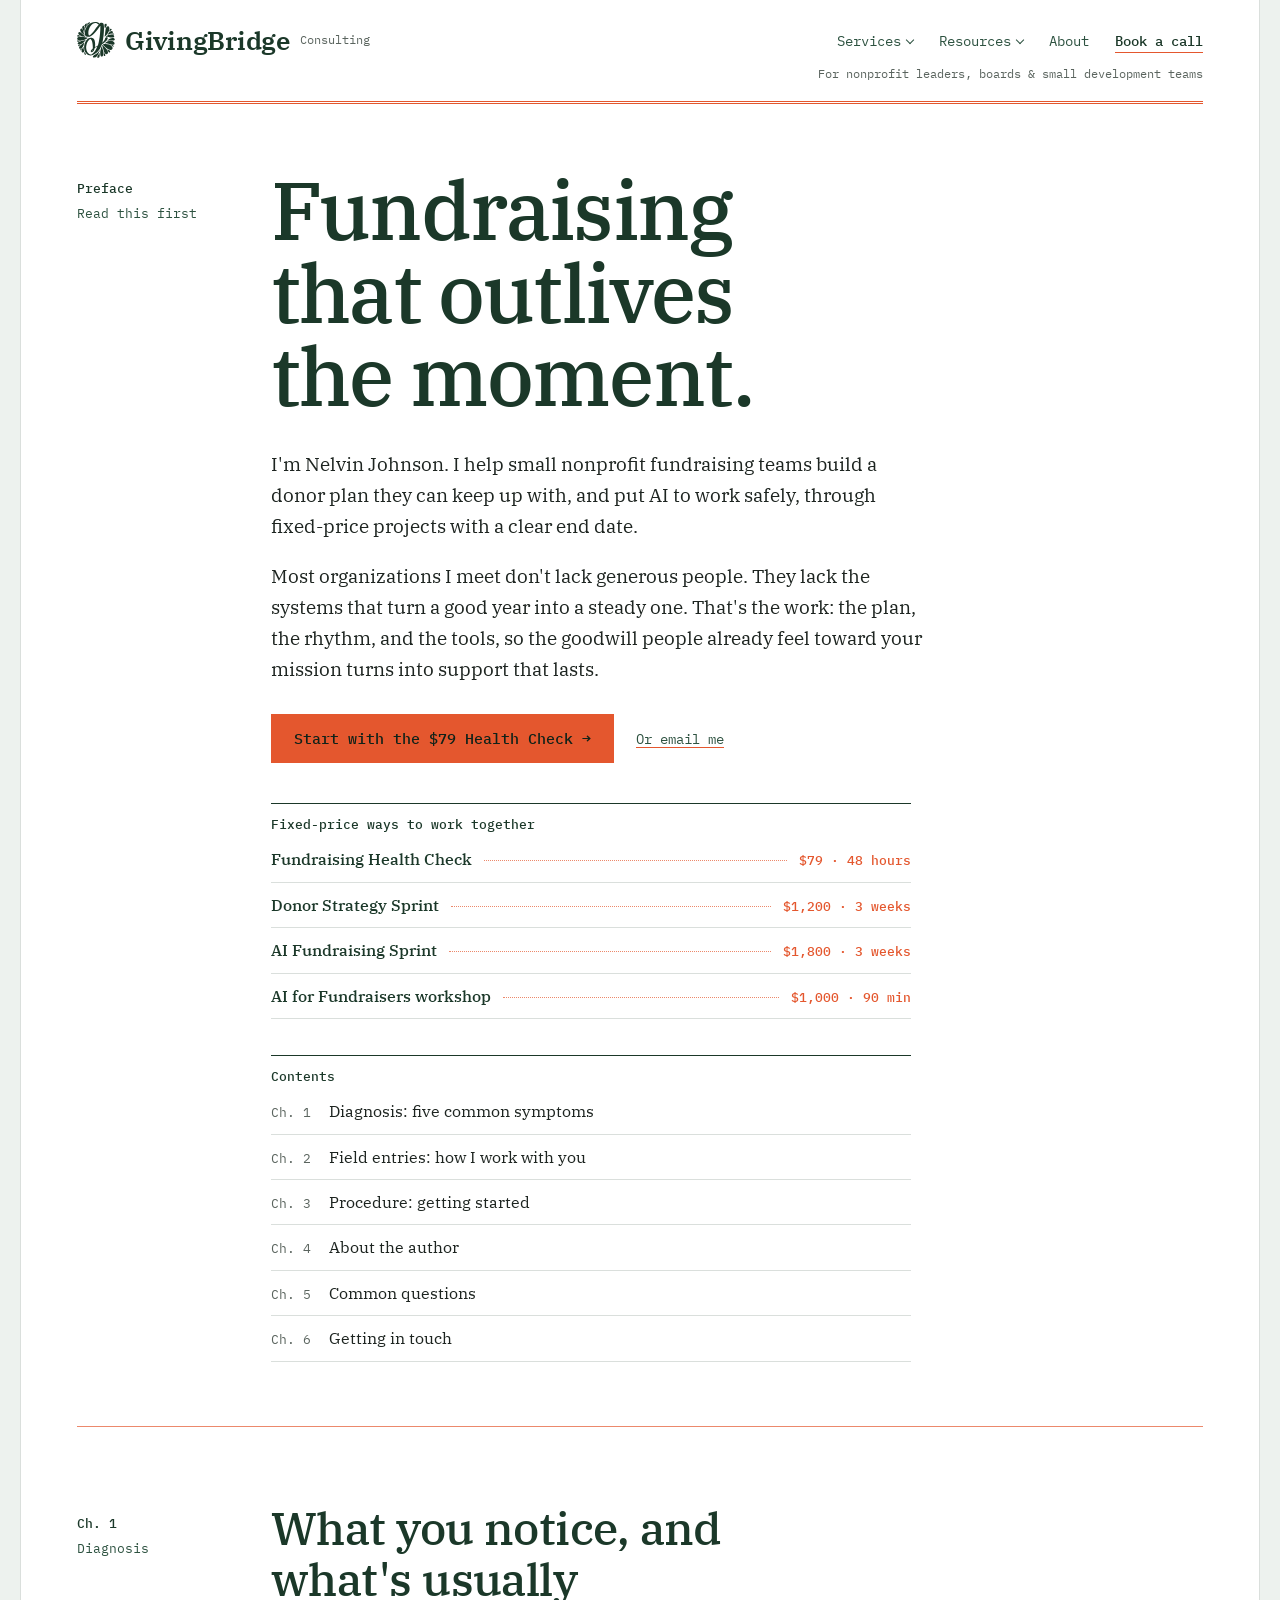
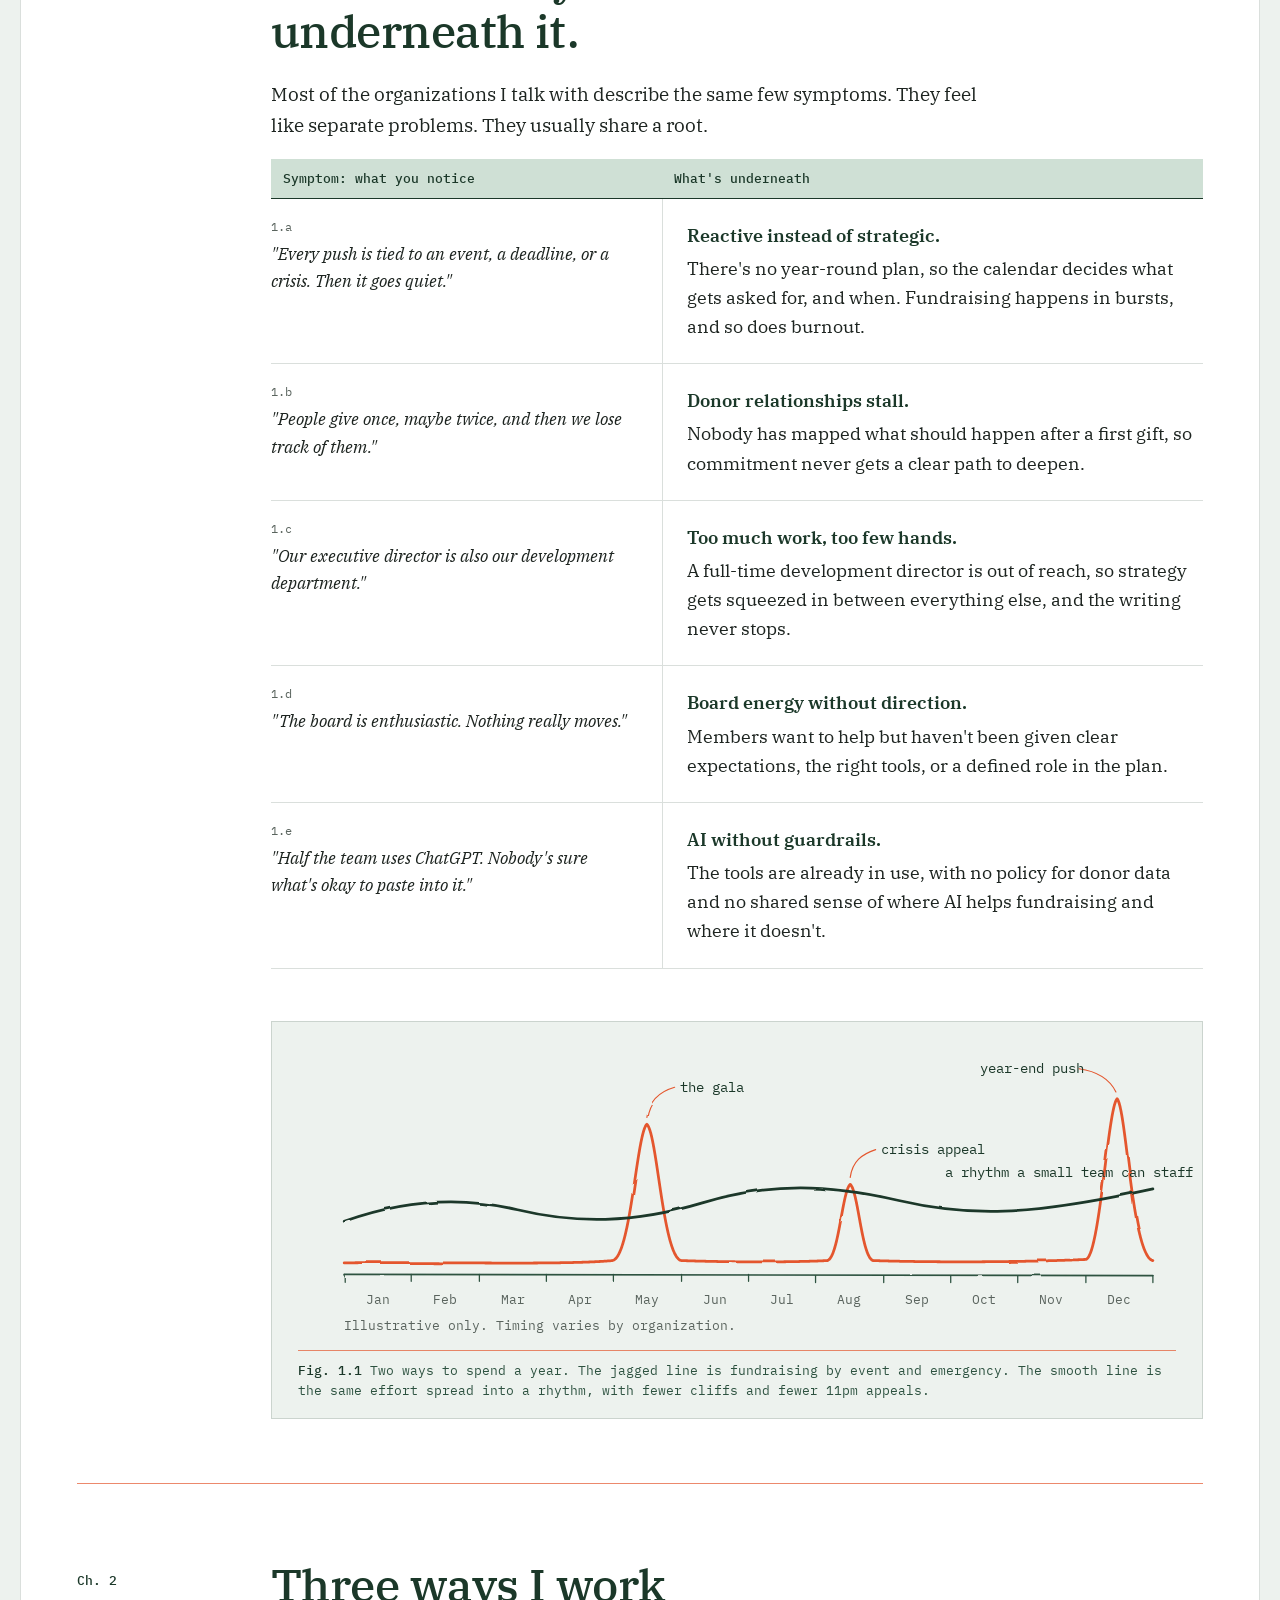
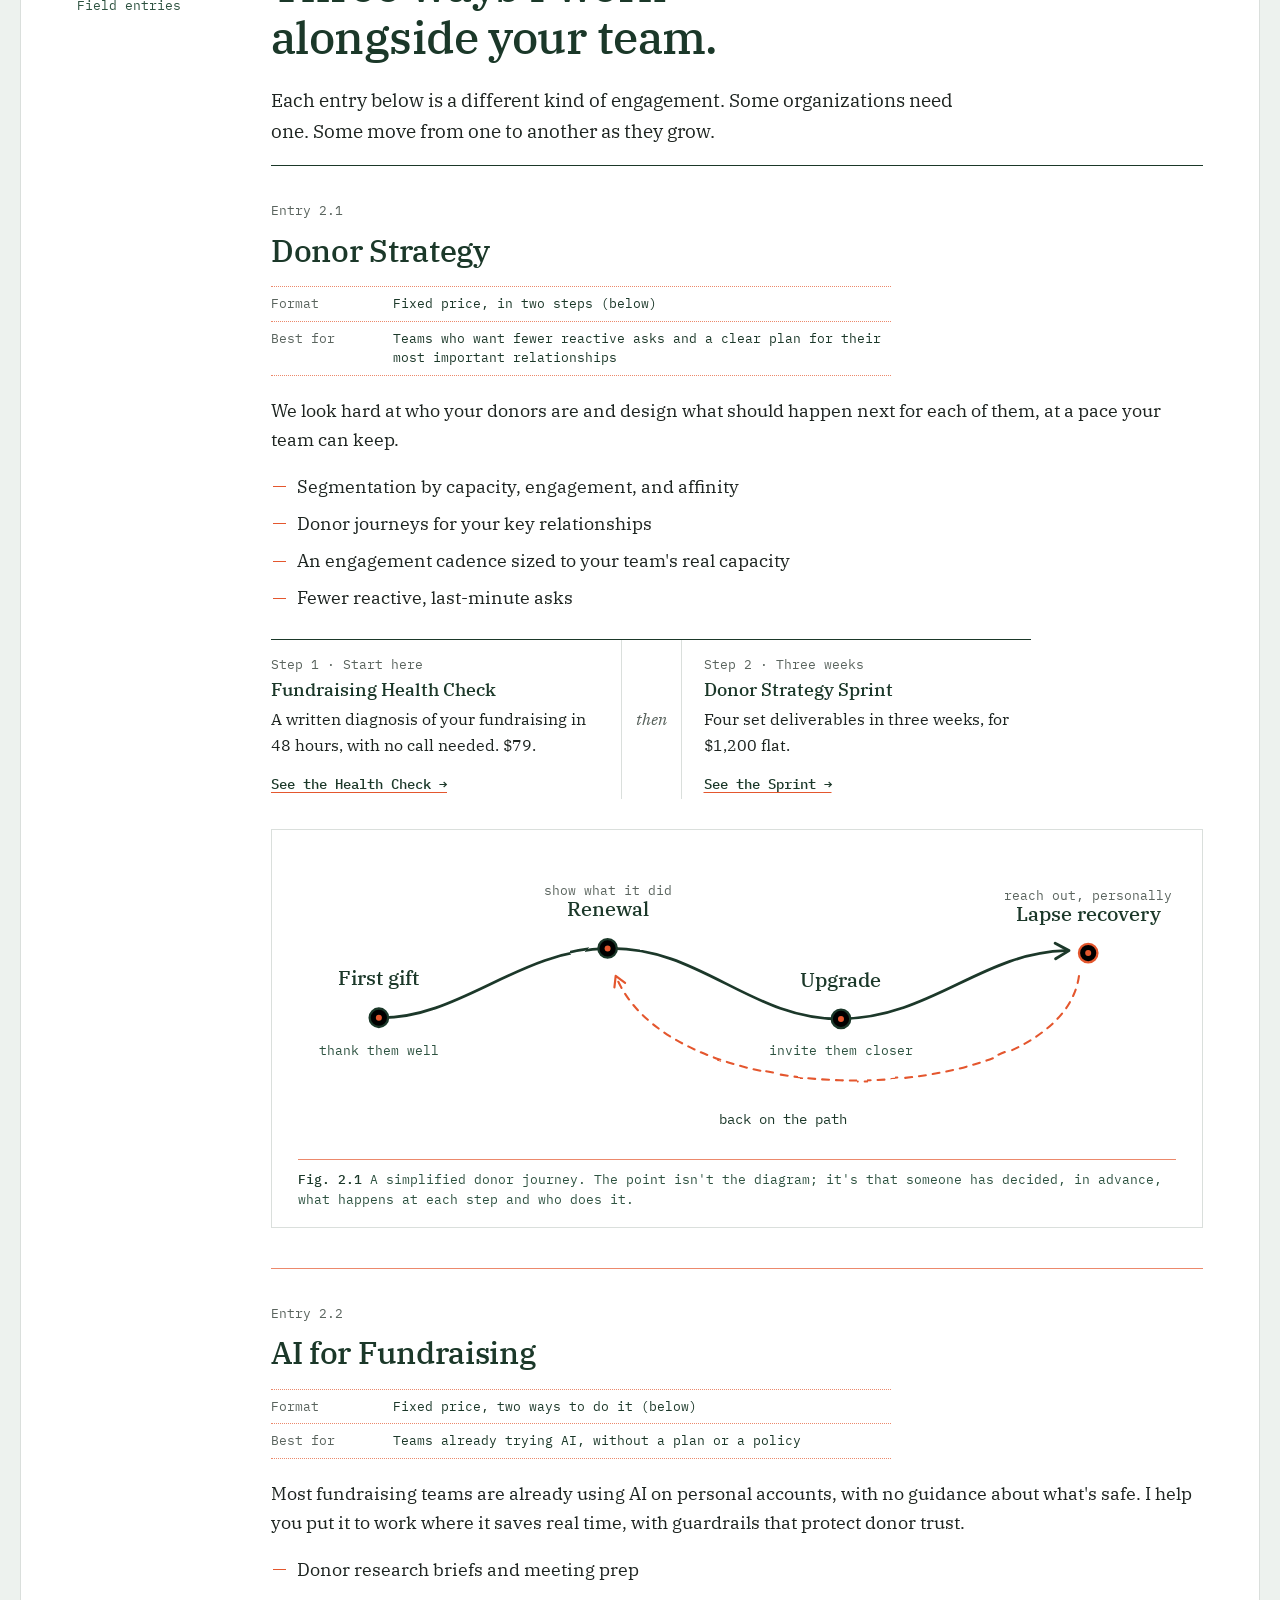
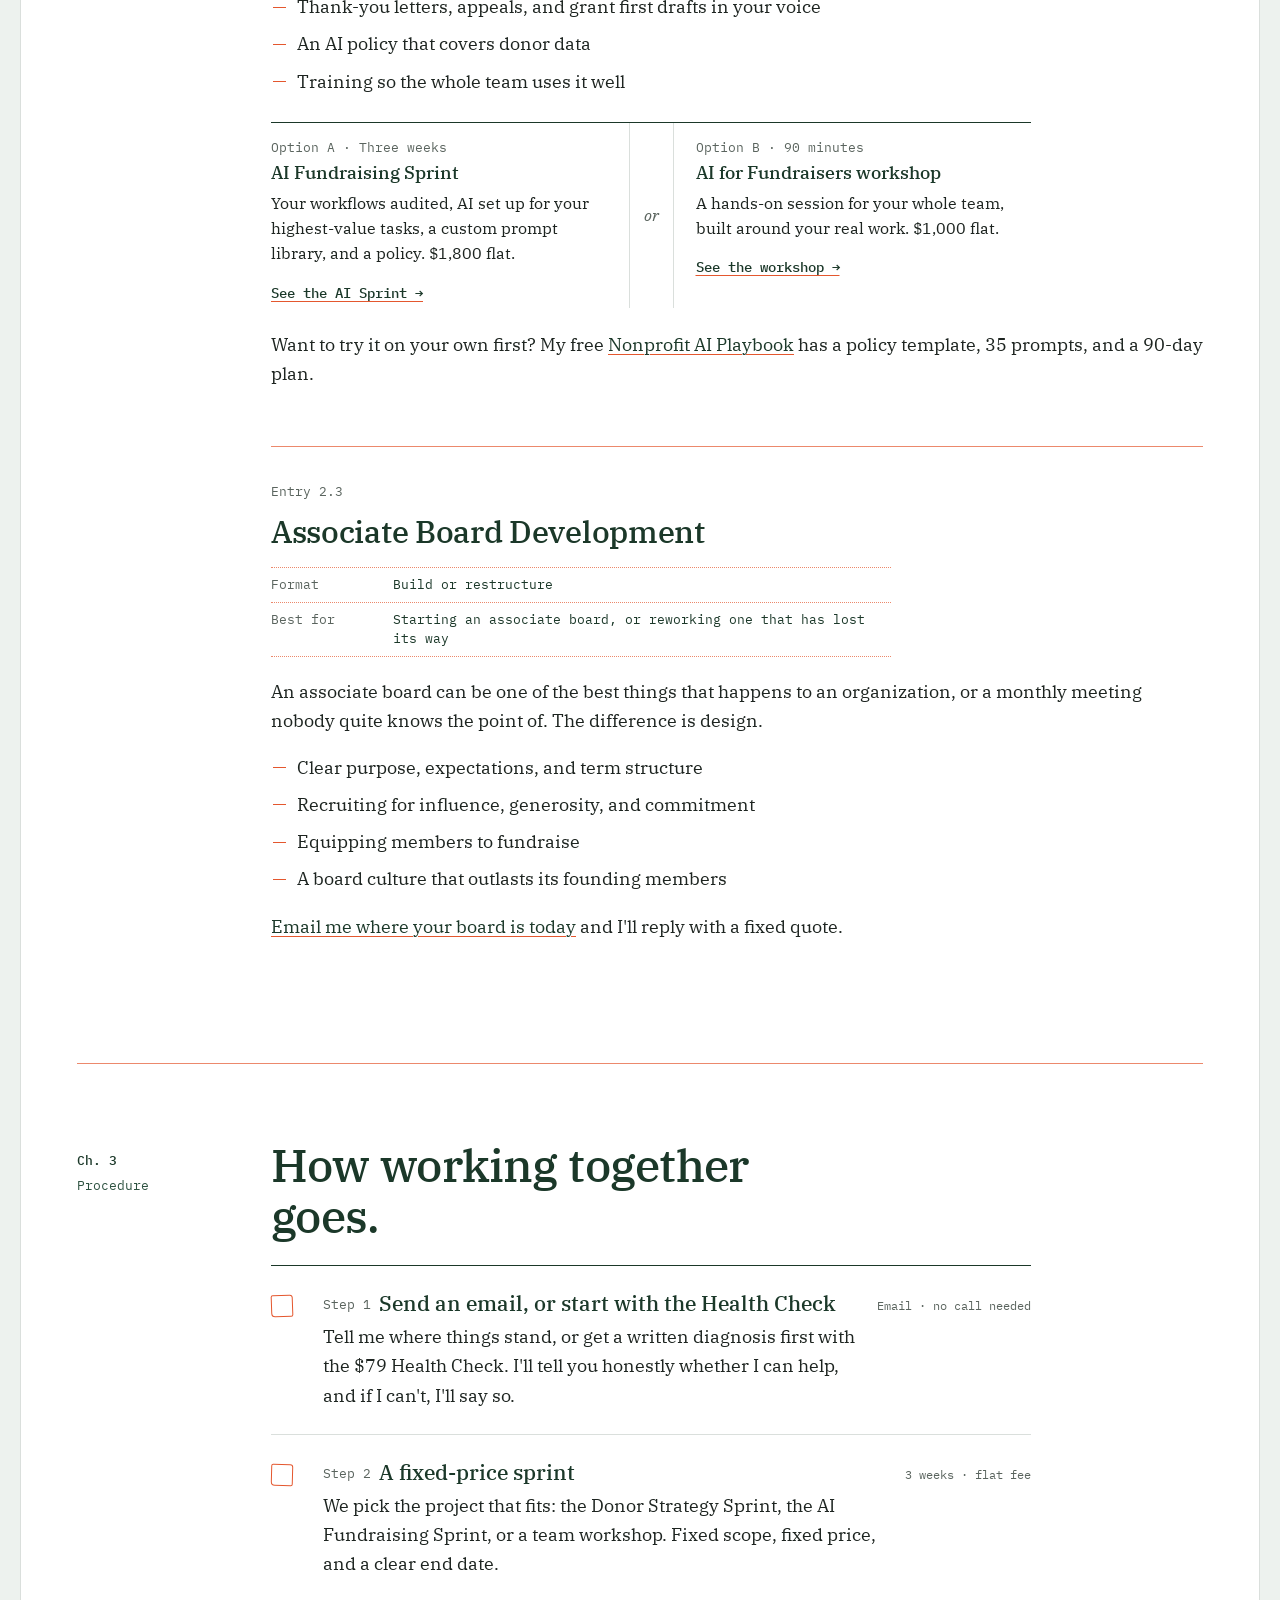
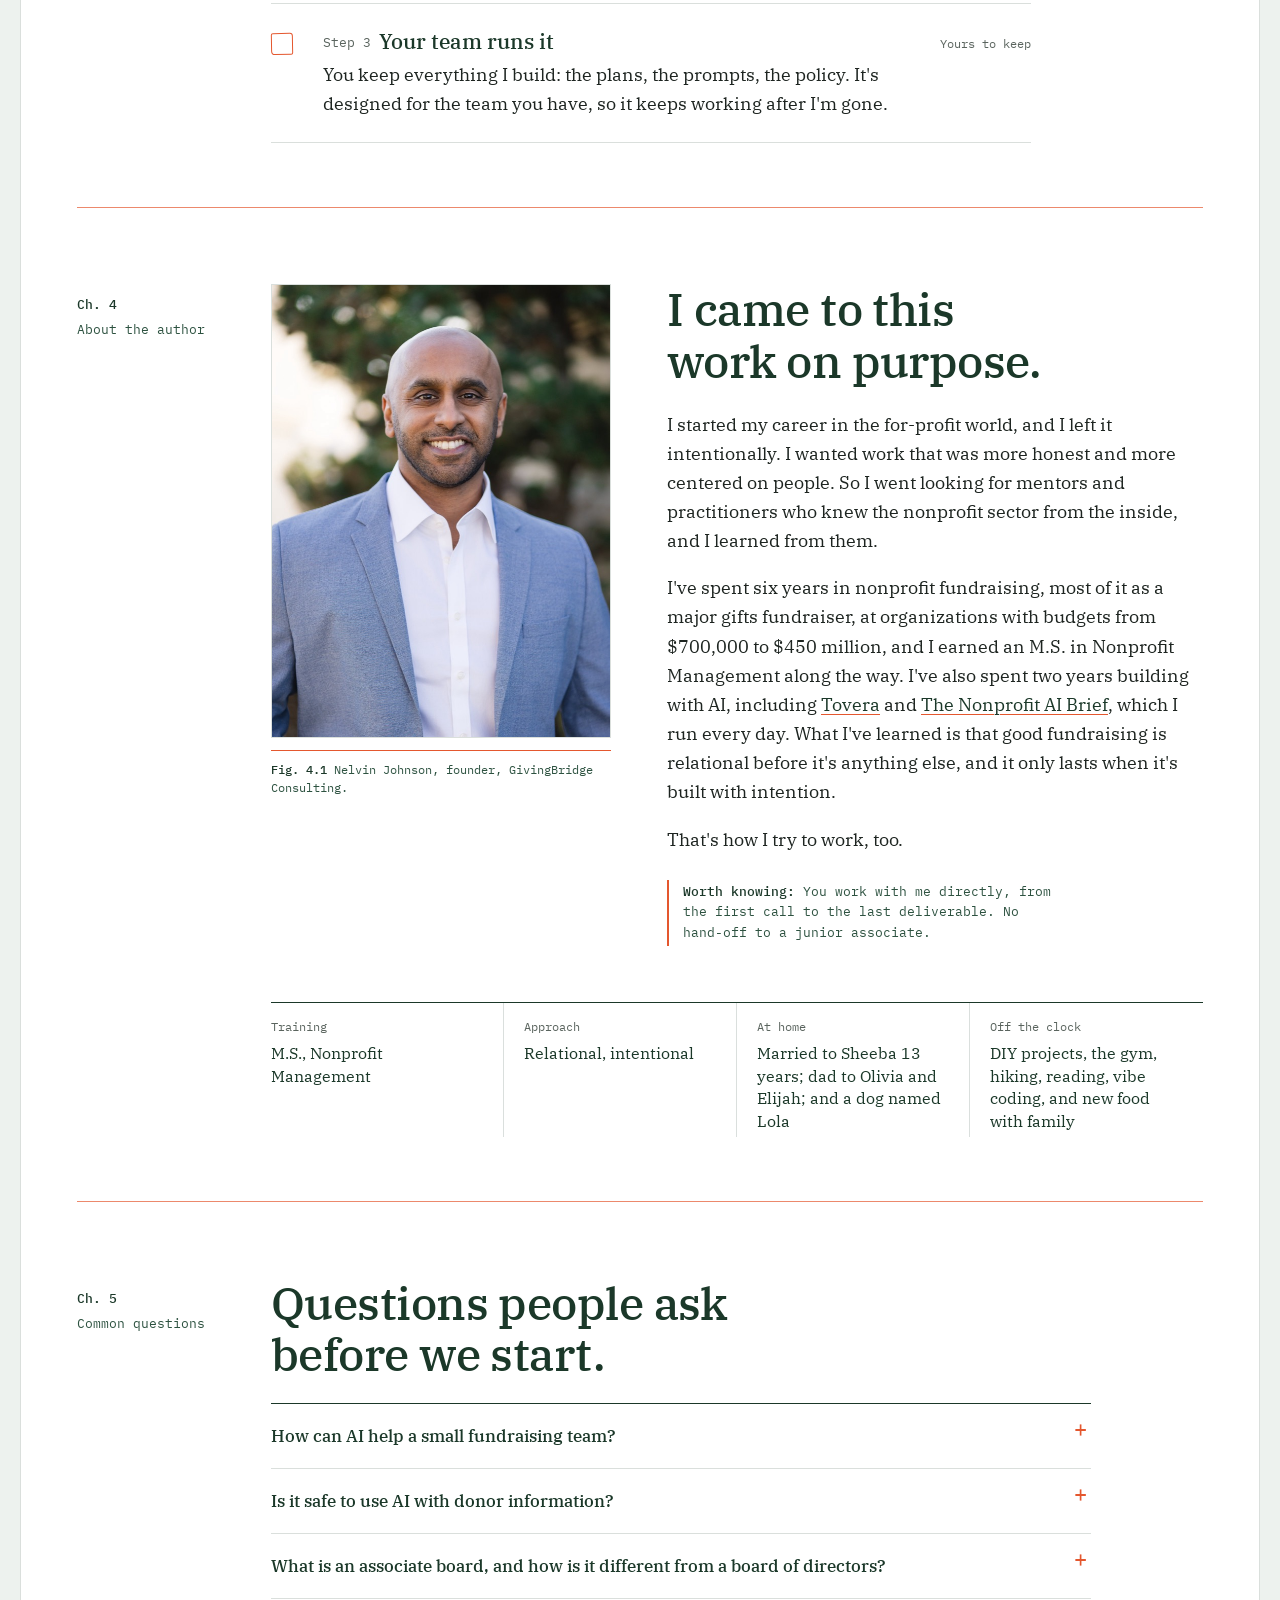
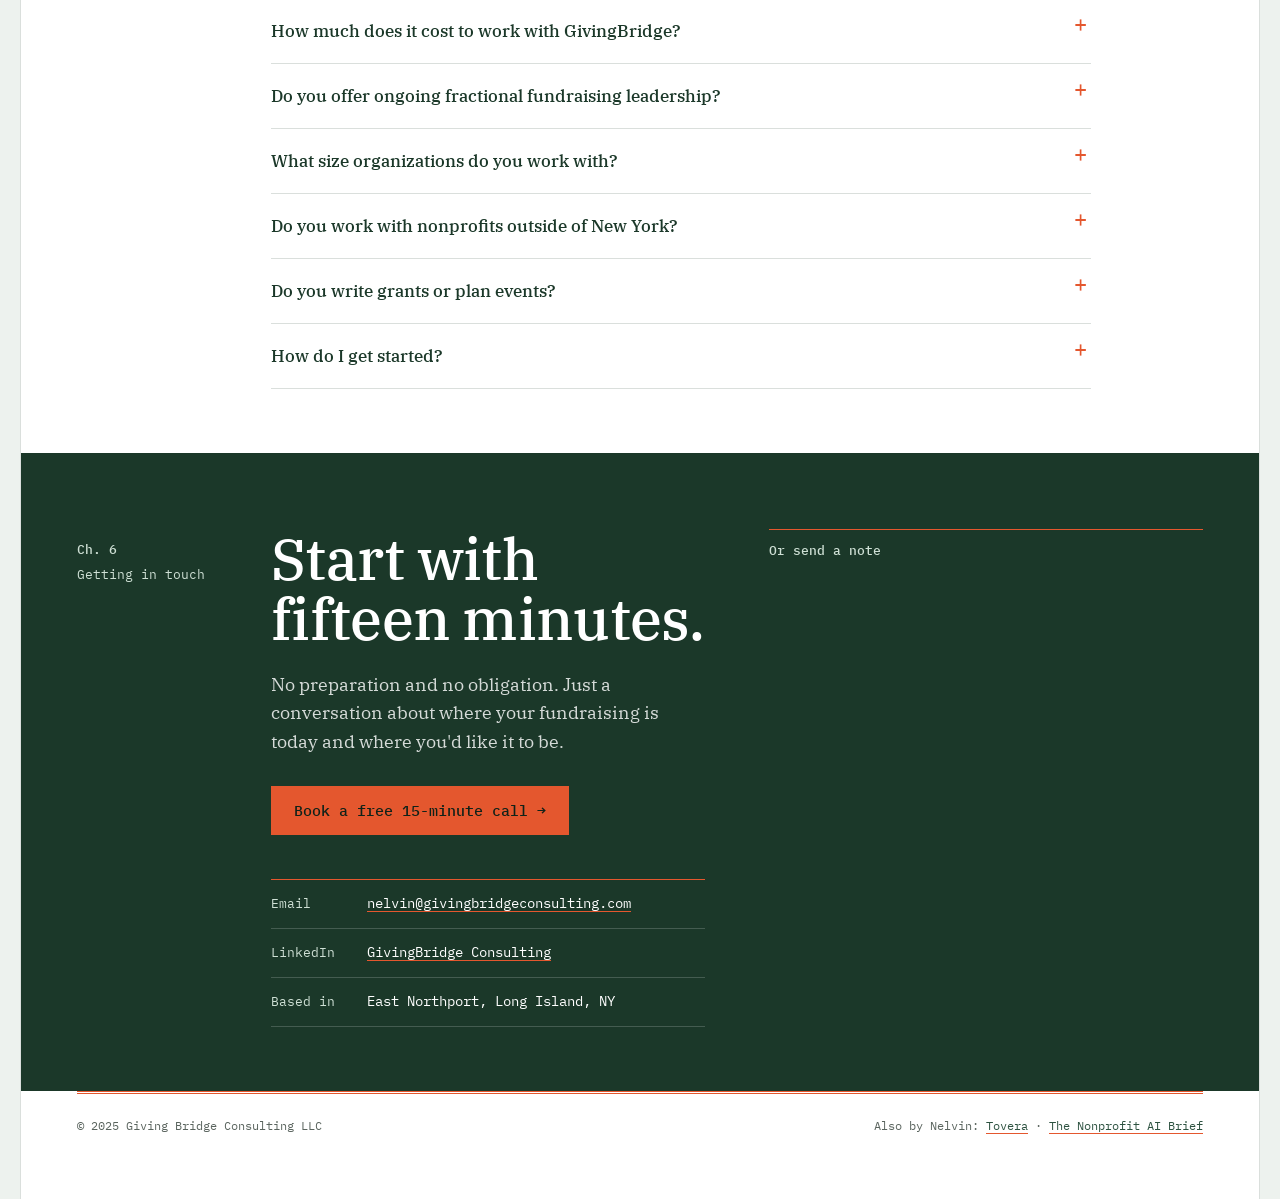
==== commit f80a0485: "Remove drop caps sitewide Co-Authored-By: Claude Opus 5.5 <noreply@anthropic.com>" ====
--- a/index.html
+++ b/index.html
@@ -21,7 +21,9 @@
 <link rel="preconnect" href="https://fonts.googleapis.com">
 <link rel="preconnect" href="https://fonts.gstatic.com" crossorigin>
 <link href="https://fonts.googleapis.com/css2?family=IBM+Plex+Mono:wght@400;500&family=IBM+Plex+Serif:ital,wght@0,400;0,500;0,600;1,400&family=Space+Grotesk:wght@700&family=Syne:wght@700&display=swap" rel="stylesheet">
-<link rel="stylesheet" href="/assets/site.css?v=20261027d">
+<link rel="stylesheet" href="/assets/site.css?v=20261027f">
+
+
 
 
 
@@ -381,7 +383,7 @@
      "name": "How much does it cost to work with GivingBridge?",
      "acceptedAnswer": {
       "@type": "Answer",
-      "text": "There are four fixed-price options: the Fundraising Health Check ($79), the Donor Strategy Sprint ($1,200), the AI Fundraising Sprint ($1,800), and the AI for Fundraisers workshop ($1,000). Associate Board Development is scoped to your needs, usually over email."
+      "text": "There are four fixed-price options: the Fundraising Health Check ($79), the Donor Strategy Sprint ($1,200), the AI Fundraising Sprint ($1,800), and the AI for Fundraisers workshop ($1,000). Your $79 counts toward either sprint if you book within 60 days, and each fixed-price offer comes with a money-back guarantee. Associate Board Development is scoped to your needs, usually over email."
      }
     },
     {
@@ -809,7 +811,7 @@
           </details>
           <details>
             <summary>How much does it cost to work with GivingBridge?</summary>
-            <p>There are four fixed-price options: the <a href="/health-check/">Fundraising Health Check</a> ($79), the <a href="/sprint/">Donor Strategy Sprint</a> ($1,200), the <a href="/ai-sprint/">AI Fundraising Sprint</a> ($1,800), and the <a href="/ai-workshop/">AI for Fundraisers workshop</a> ($1,000). Associate Board Development is scoped to your needs, usually over email.</p>
+            <p>There are four fixed-price options: the <a href="/health-check/">Fundraising Health Check</a> ($79), the <a href="/sprint/">Donor Strategy Sprint</a> ($1,200), the <a href="/ai-sprint/">AI Fundraising Sprint</a> ($1,800), and the <a href="/ai-workshop/">AI for Fundraisers workshop</a> ($1,000). Your $79 counts toward either sprint if you book within 60 days, and each fixed-price offer comes with a money-back guarantee. Associate Board Development is scoped to your needs, usually over email.</p>
           </details>
           <details>
             <summary>Do you offer ongoing fractional fundraising leadership?</summary>
--- a/assets/site.css
+++ b/assets/site.css
@@ -91,9 +91,6 @@
   max-width:12ch; margin-bottom:30px;
 }
 .preface .intro{font-size:1.2rem; max-width:34em}
-.preface .intro p:first-child::first-letter{
-  font-size:3.4em; float:left; line-height:.86; padding:6px 10px 0 0; color:var(--ink); font-weight:500;
-}
 .actions{display:flex; gap:22px; align-items:center; flex-wrap:wrap; margin-top:30px}
 .btn{
   display:inline-block; font:500 15px/1 var(--mono); text-decoration:none;
@@ -485,6 +482,9 @@
   .offer-hero{row-gap:28px}
 }
 @media (max-width:780px){
-  .preface .intro p:first-child::first-letter{float:none; font-size:inherit; line-height:inherit; padding:0; font-weight:inherit}
-  .reach dd{white-space:nowrap; overflow-wrap:normal; font-size:12.5px}
-}
+    .reach dd{white-space:nowrap; overflow-wrap:normal; font-size:12.5px}
+}
+
+.price-card .guarantee{font:400 12.5px/1.5 var(--mono); color:var(--ink); margin:10px 0 0; padding-top:10px; border-top:1px dotted var(--rule)}
+.price-card .guarantee b{font-weight:500; color:var(--accent)}
+.price-card .guarantee + .guarantee{border-top:0; padding-top:0; margin-top:6px}
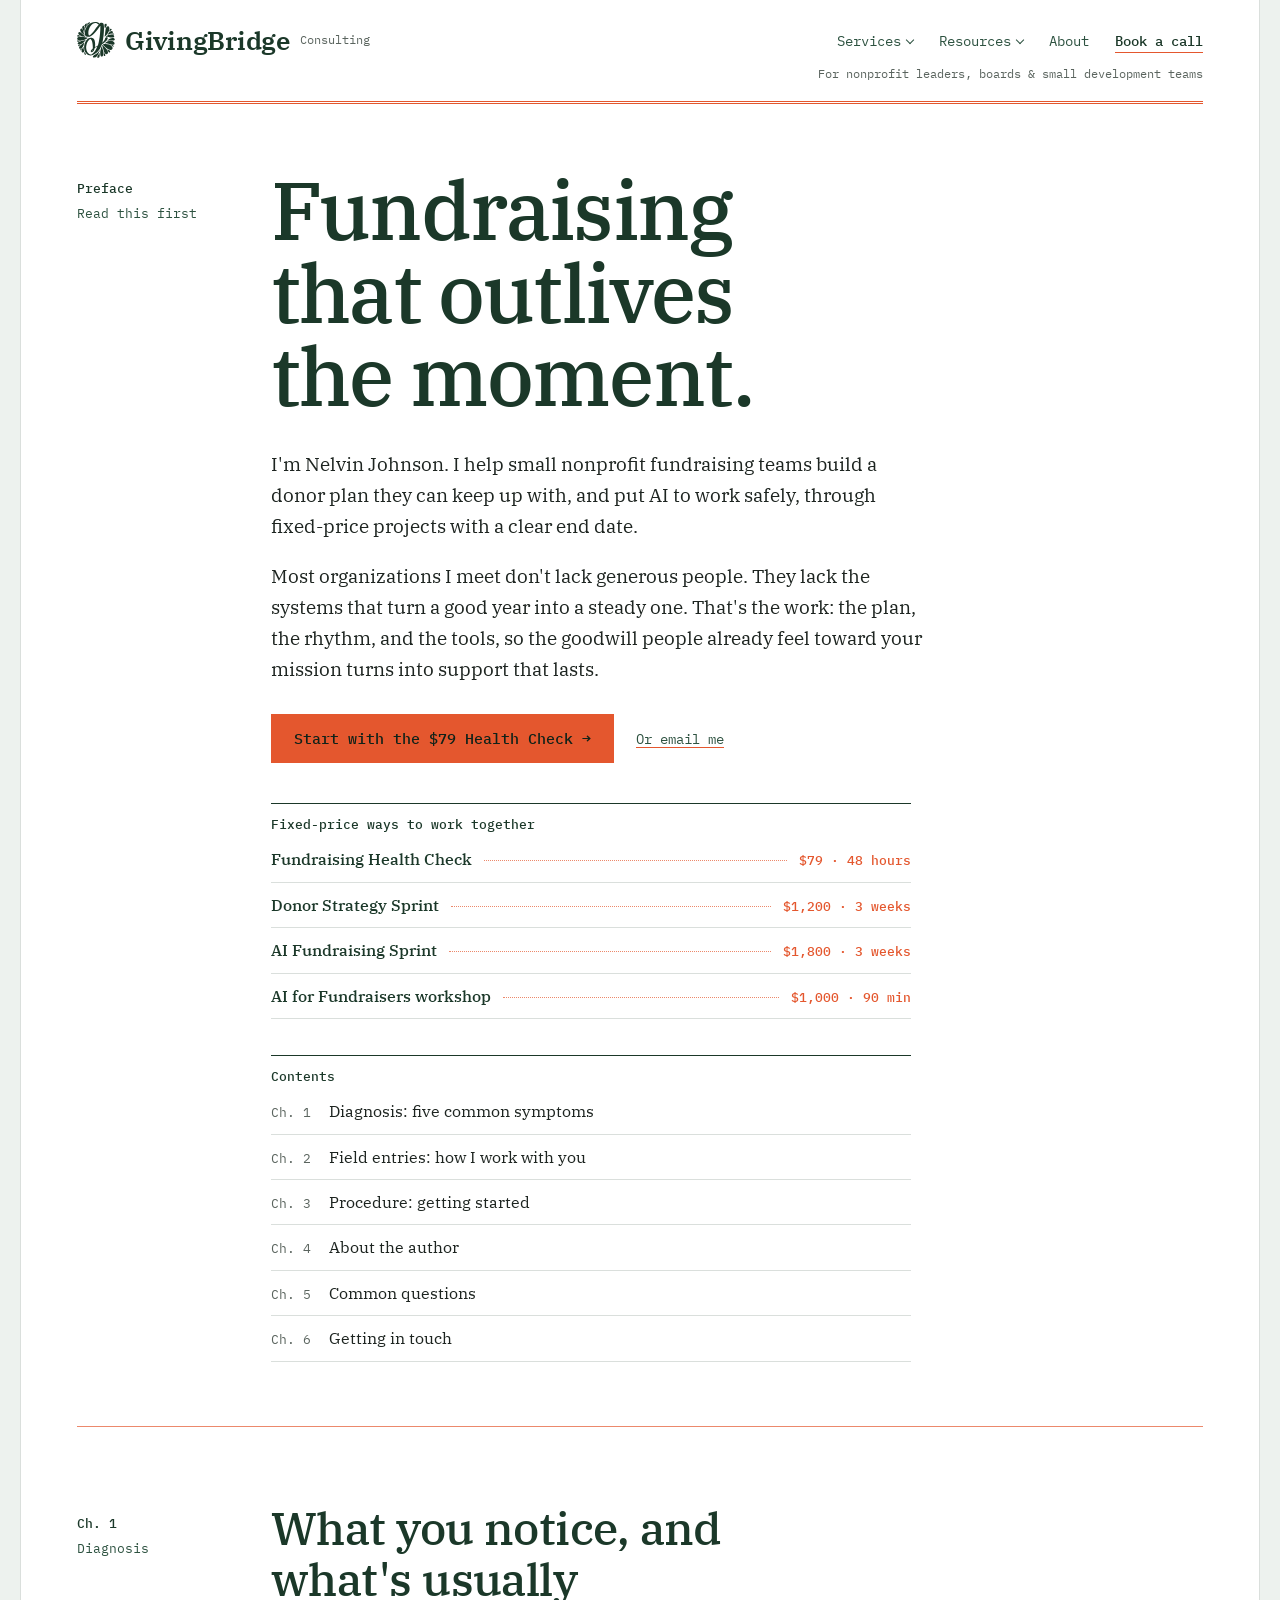
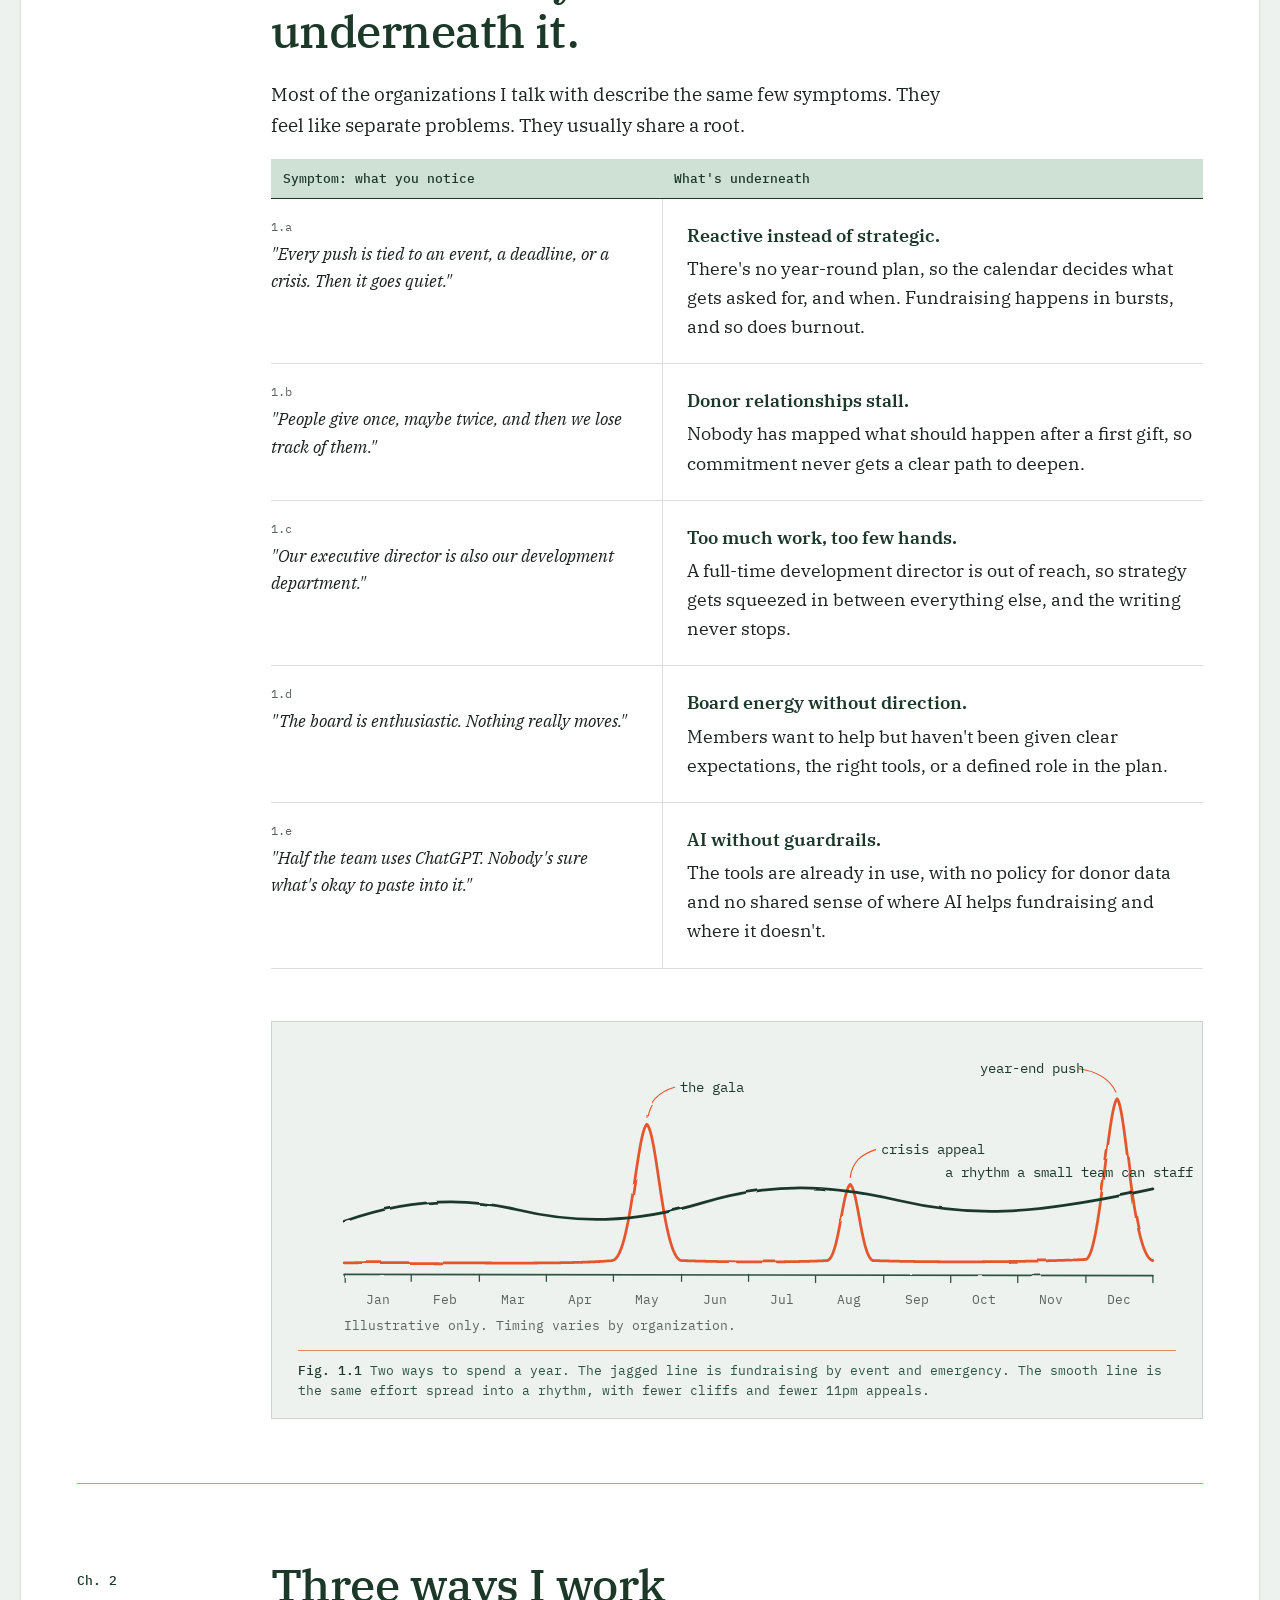
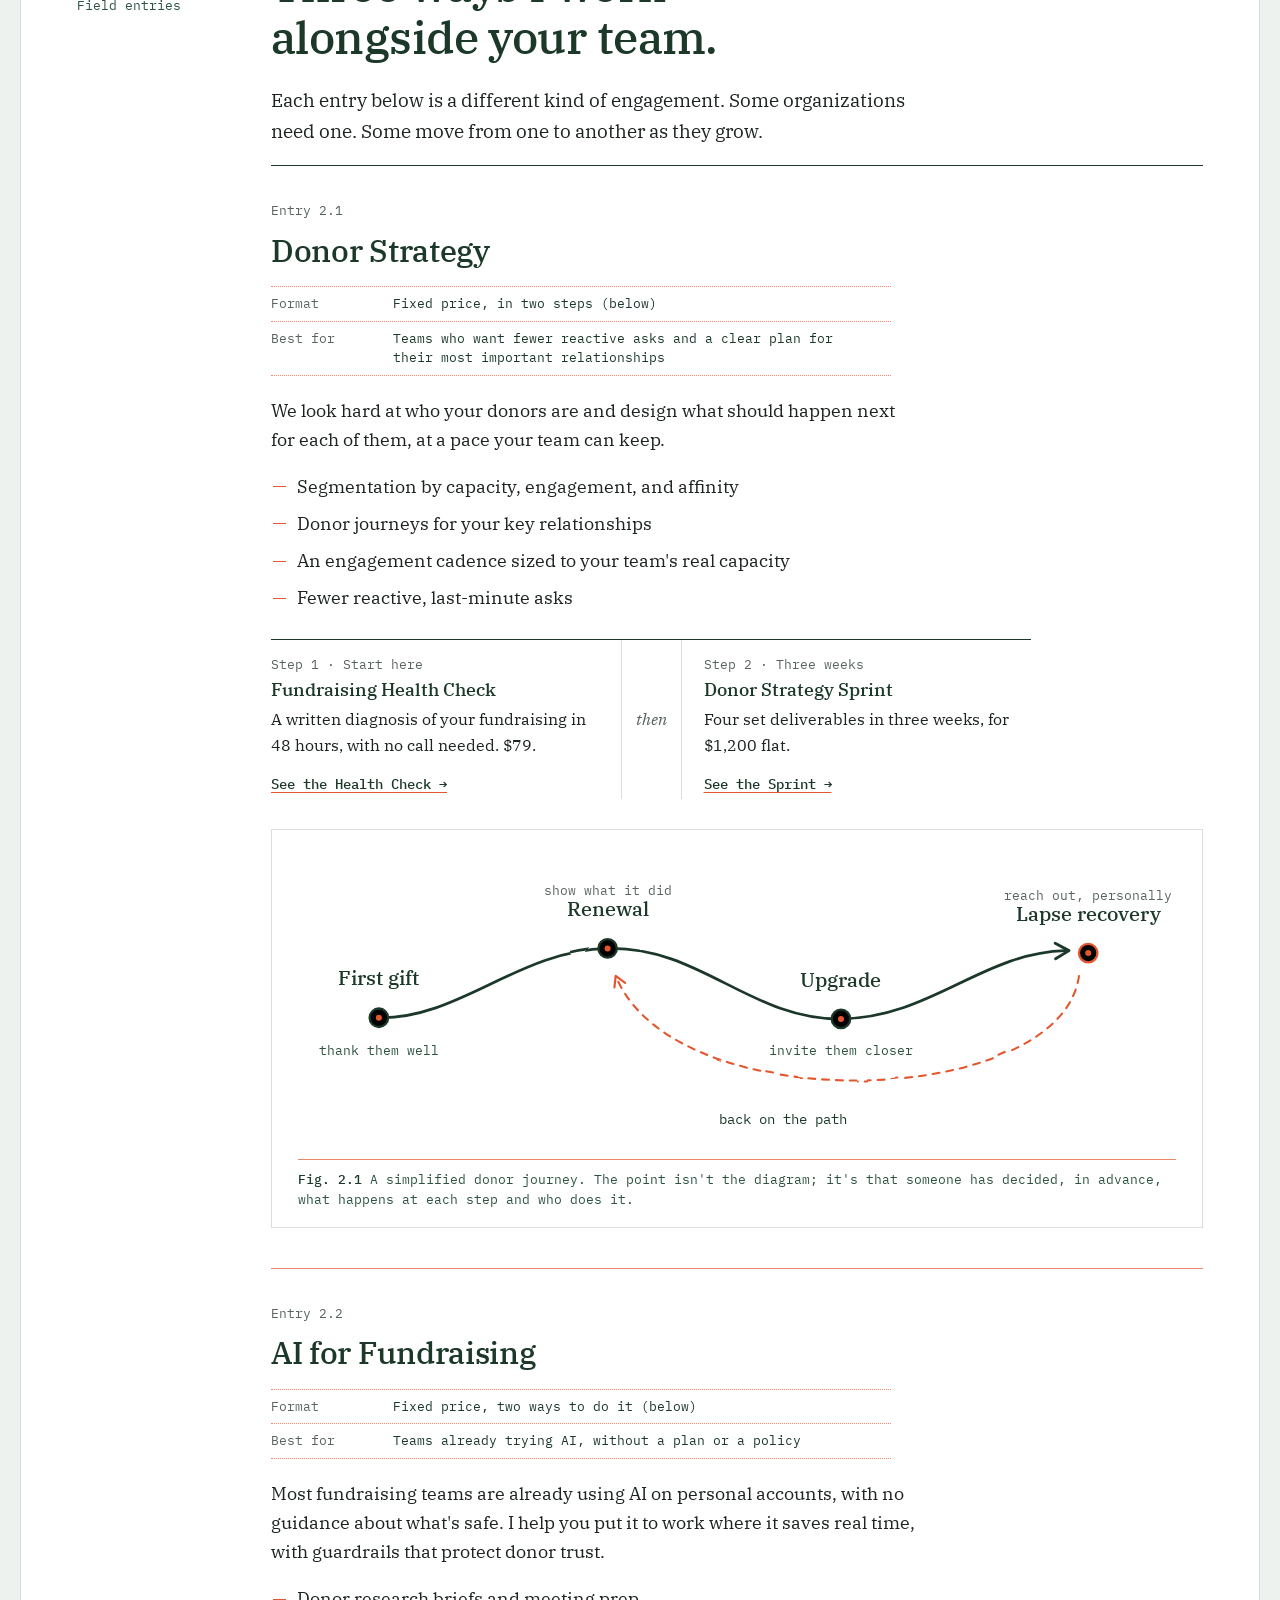
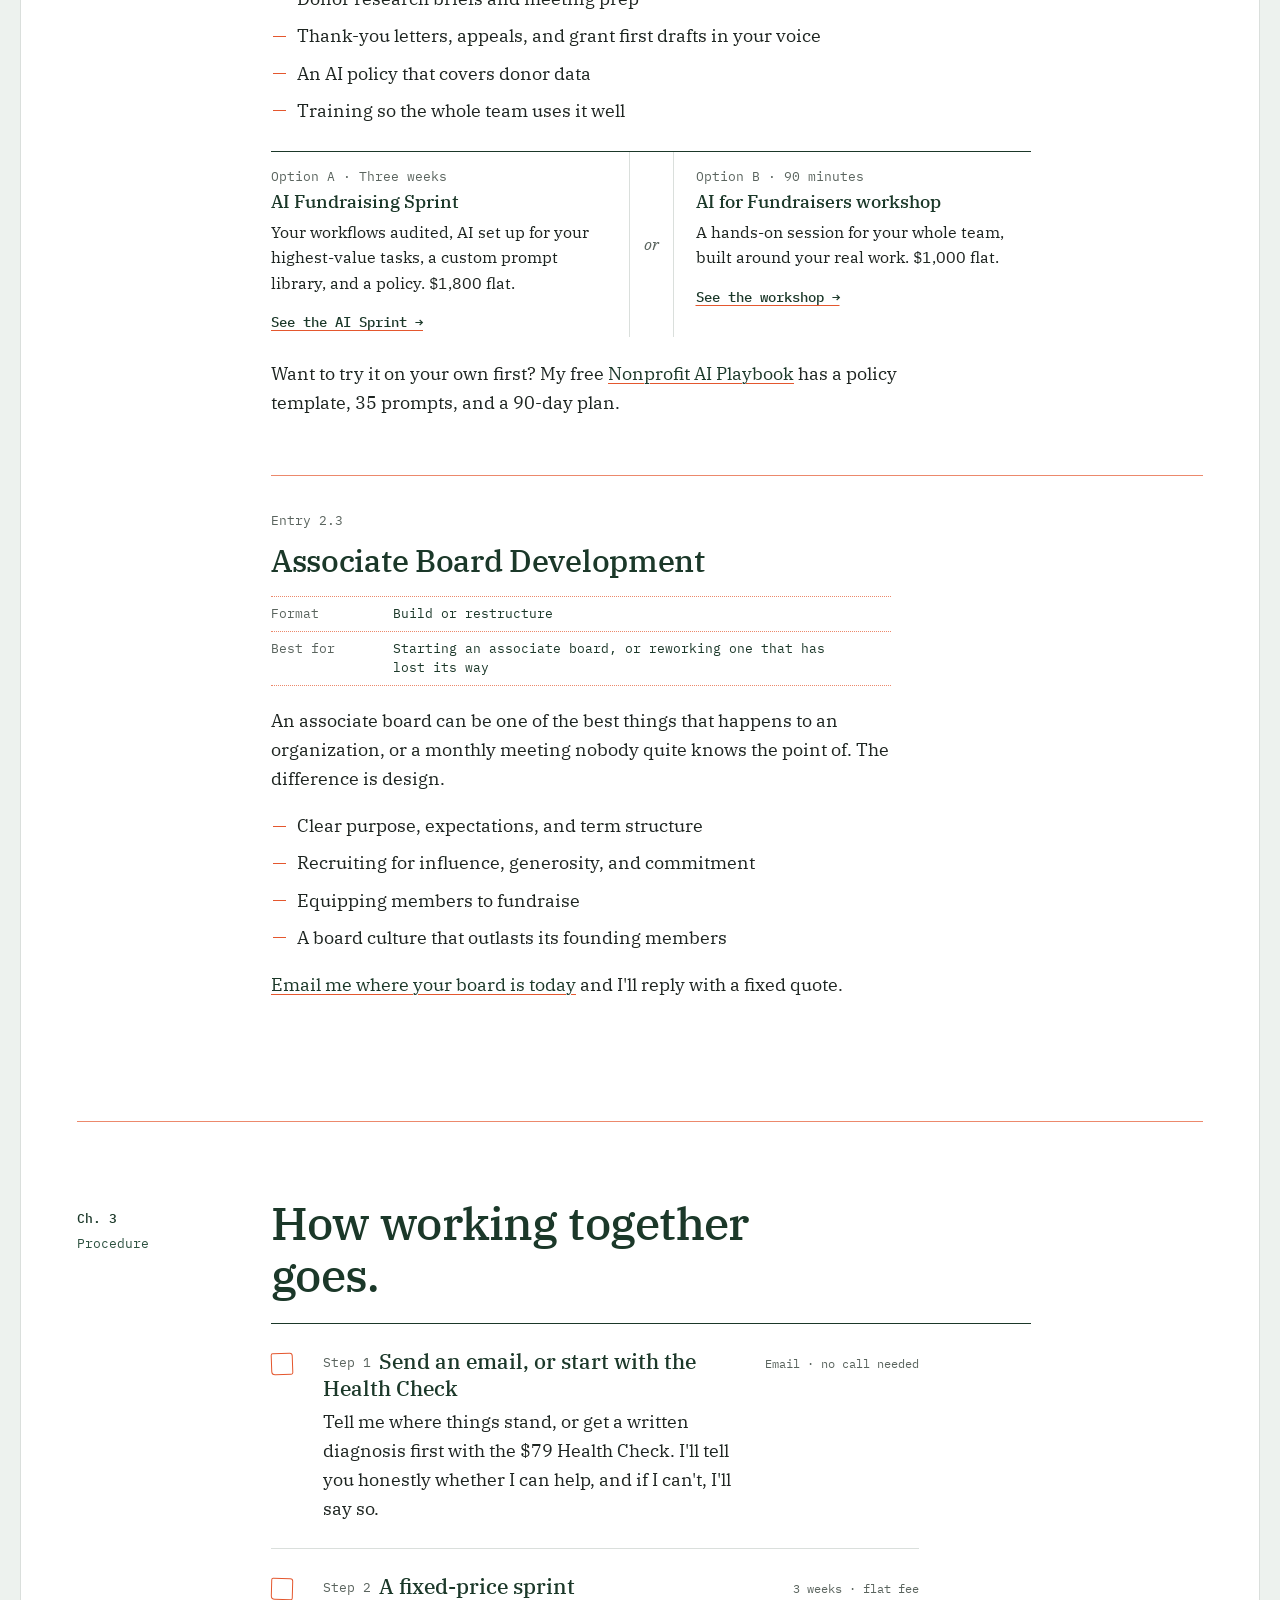
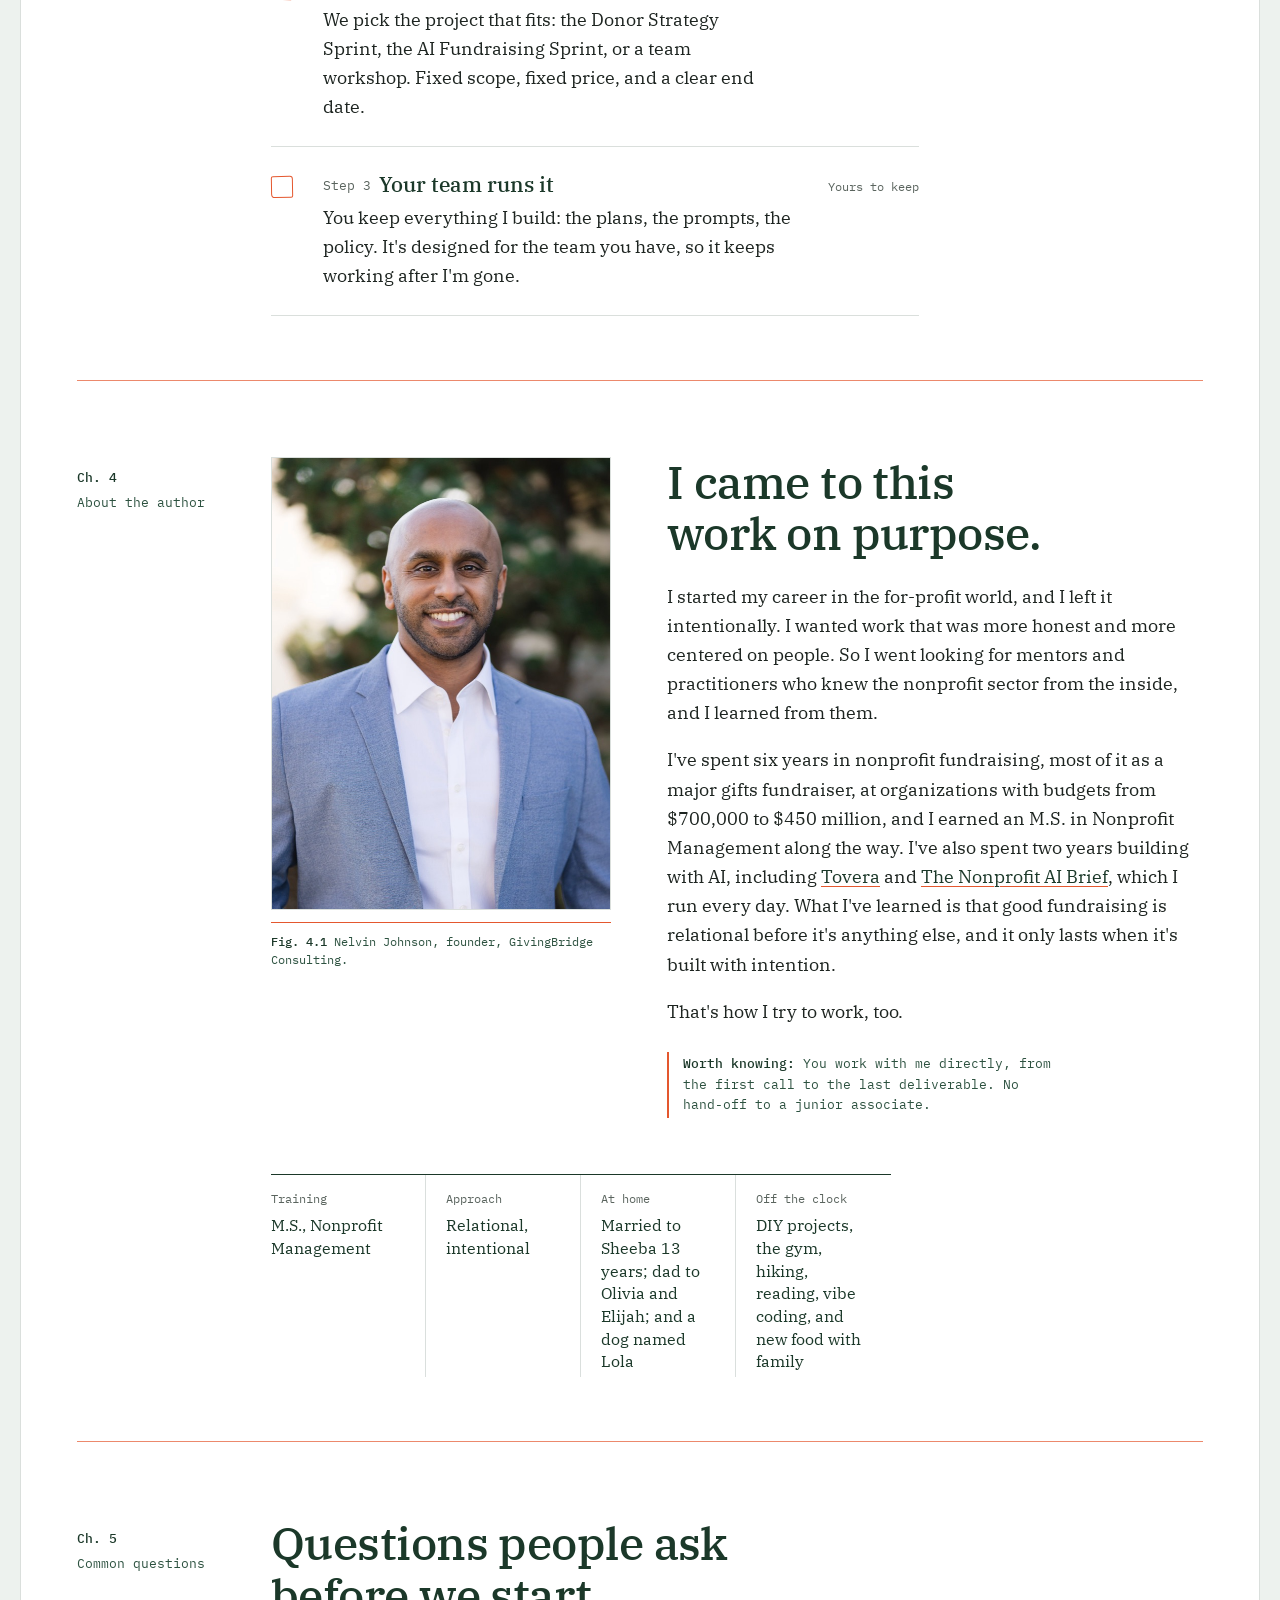
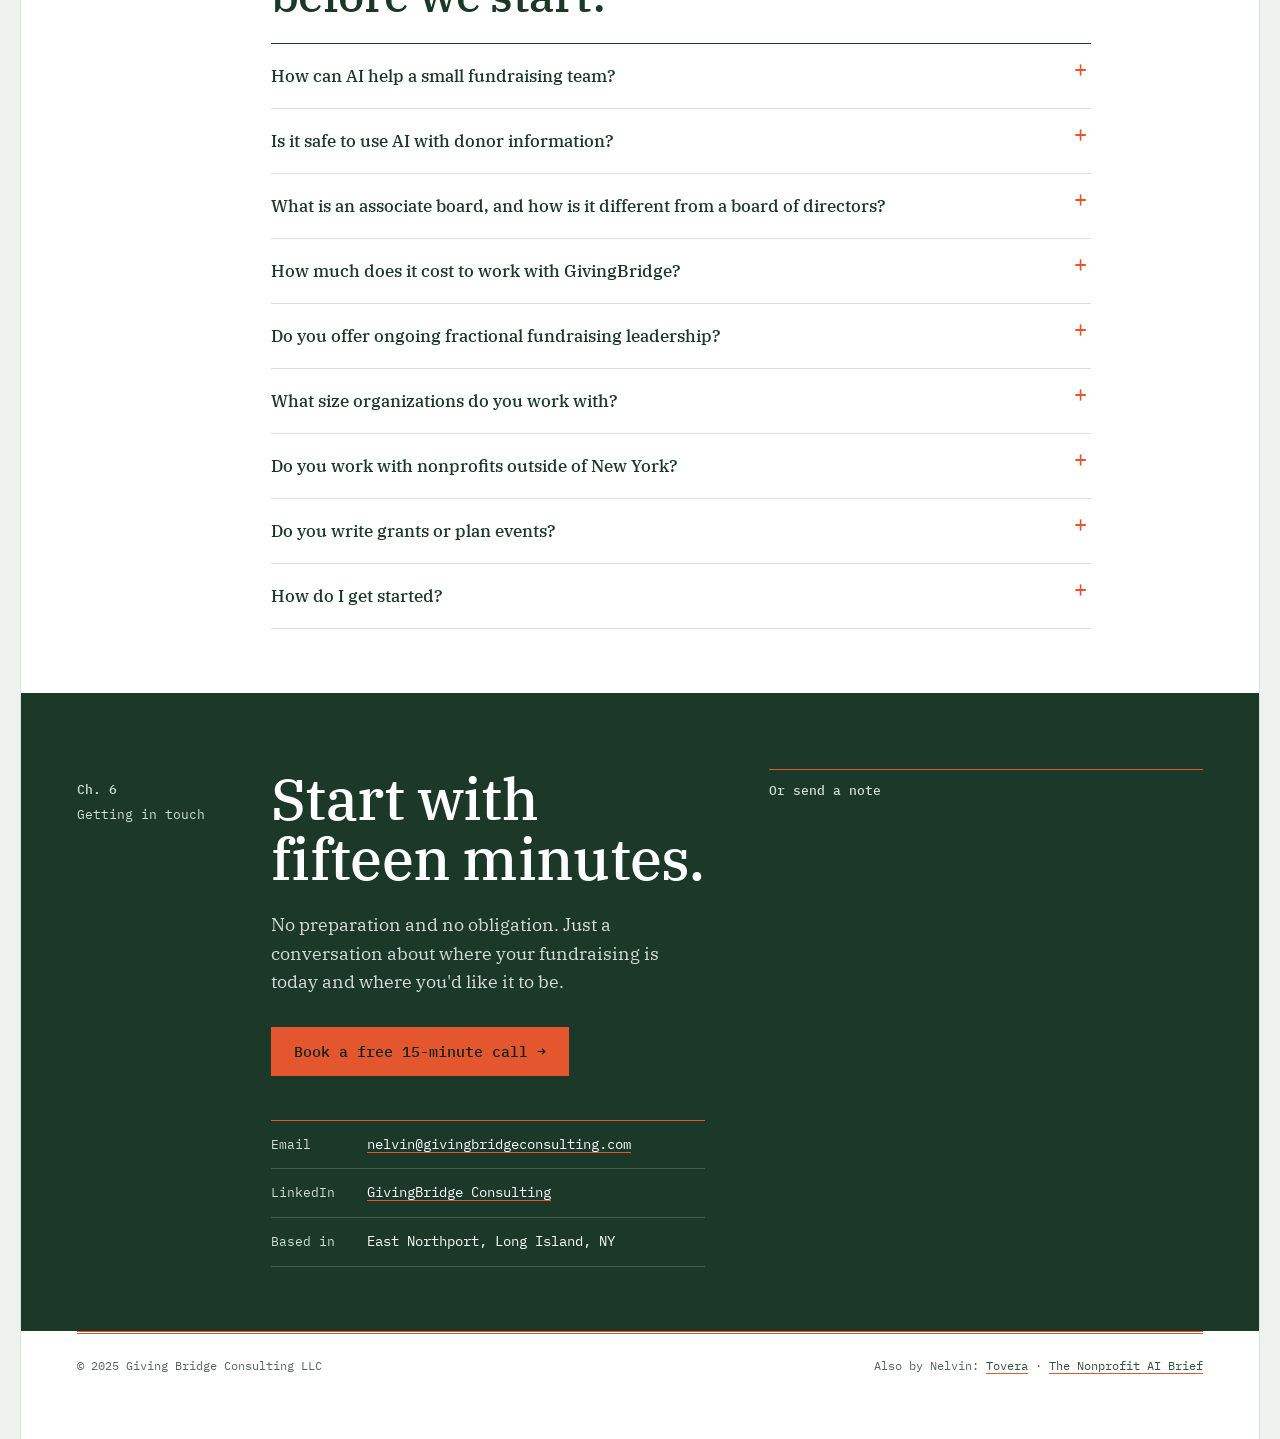
==== commit cd61d5e3: "Cap body text line length site-wide (~70 characters) Co-Authored-By: Claude Opus 5.5 <noreply@anthro" ====
--- a/index.html
+++ b/index.html
@@ -21,7 +21,7 @@
 <link rel="preconnect" href="https://fonts.googleapis.com">
 <link rel="preconnect" href="https://fonts.gstatic.com" crossorigin>
 <link href="https://fonts.googleapis.com/css2?family=IBM+Plex+Mono:wght@400;500&family=IBM+Plex+Serif:ital,wght@0,400;0,500;0,600;1,400&family=Space+Grotesk:wght@700&family=Syne:wght@700&display=swap" rel="stylesheet">
-<link rel="stylesheet" href="/assets/site.css?v=20261027f">
+<link rel="stylesheet" href="/assets/site.css?v=20261027i">
 
 
 
@@ -458,7 +458,7 @@
               </div>
               <div class="menu-col">
                 <h4><a href="#associate-boards">Associate Boards</a></h4>
-                <a href="#associate-boards"><b class="price q">Scoped</b><span>Associate Board Development</span><small>Build or restructure</small></a>
+                <a href="#associate-boards"><b class="price price-muted">Scoped</b><span>Associate Board Development</span><small>Build or restructure</small></a>
               </div>
             </div>
           </details>
--- a/assets/site.css
+++ b/assets/site.css
@@ -439,7 +439,7 @@
 
 .masthead .menu-panel.groups h4 a{display:inline; padding:0; border:0; font:500 12px/1.3 var(--mono); color:var(--muted)}
 .masthead .menu-panel.groups h4 a:hover{color:var(--ink); text-decoration:underline; text-decoration-color:var(--accent)}
-.masthead .menu-col a .price.q{color:var(--muted); font-weight:400}
+.masthead .menu-col a .price-muted{color:var(--muted); font-weight:400}
 @media (max-width:780px){
   .menu-panel.groups{grid-template-columns:1fr}
   .menu-panel.groups .menu-col + .menu-col{border-left:0}
@@ -488,3 +488,19 @@
 .price-card .guarantee{font:400 12.5px/1.5 var(--mono); color:var(--ink); margin:10px 0 0; padding-top:10px; border-top:1px dotted var(--rule)}
 .price-card .guarantee b{font-weight:500; color:var(--accent)}
 .price-card .guarantee + .guarantee{border-top:0; padding-top:0; margin-top:6px}
+
+/* ---------- dropdown items: clean hover + aligned prices ---------- */
+.masthead .menu-col a{display:grid; grid-template-columns:minmax(0,1fr) auto; column-gap:14px; align-items:start; text-decoration:none}
+.masthead .menu-col a:hover{text-decoration:none}
+.masthead .menu-col a > span{grid-column:1; grid-row:1}
+.masthead .menu-col a > small{grid-column:1; grid-row:2}
+.masthead .menu-col a > .price{grid-column:2; grid-row:1; float:none; align-self:start; padding-top:2px; text-decoration:none}
+.masthead .menu-col a:hover > span{text-decoration:underline; text-decoration-color:var(--accent); text-underline-offset:3px}
+.masthead .menu-col a:hover > small, .masthead .menu-col a:hover > .price{text-decoration:none}
+.masthead .menu-panel h4 a{display:inline; text-decoration:none}
+.masthead .menu-panel h4 a:hover{text-decoration:underline; text-decoration-color:var(--accent); text-underline-offset:3px}
+
+/* ---------- comfortable line length everywhere (~65–70 characters) ---------- */
+.ch-body p, .ch-body li, .ch-body dd{max-width:36em}
+.ch-body .scope, .ch-body .facts{max-width:620px}
+.ch-body .entry ul{max-width:36em}
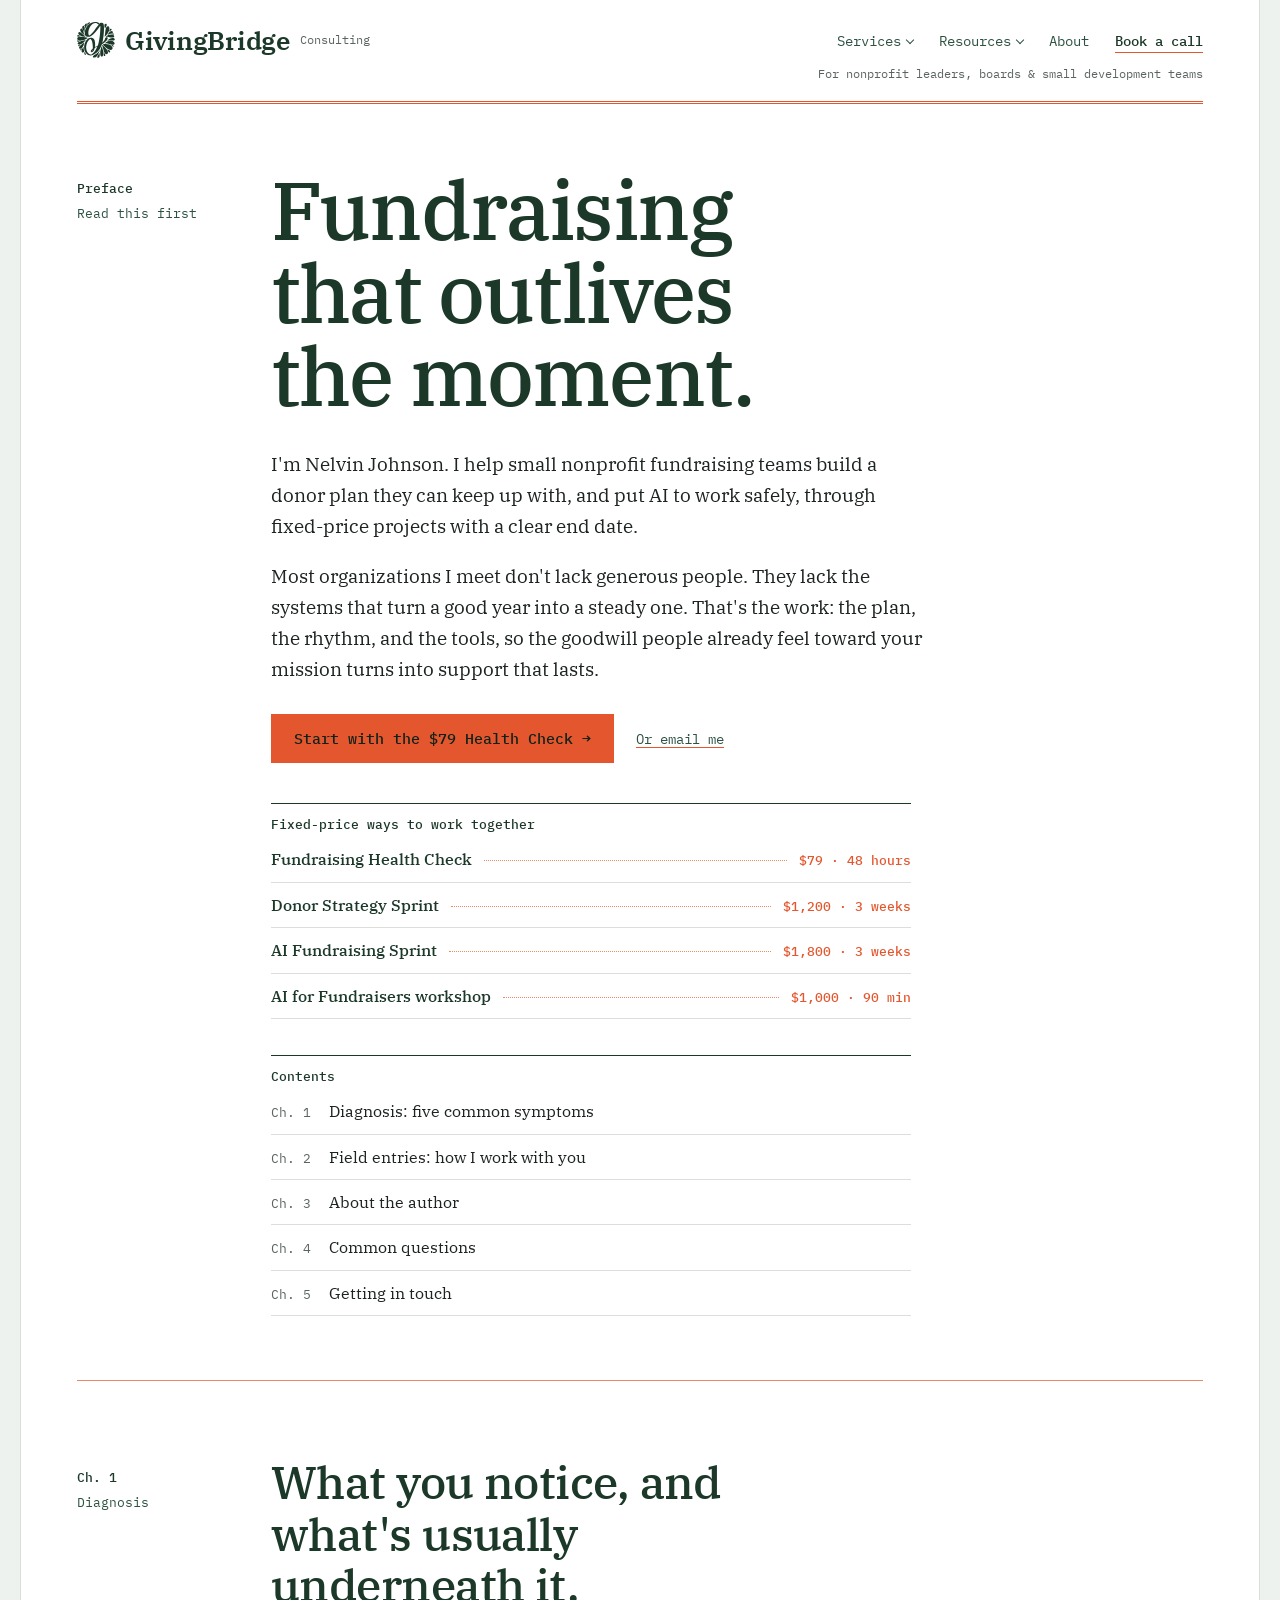
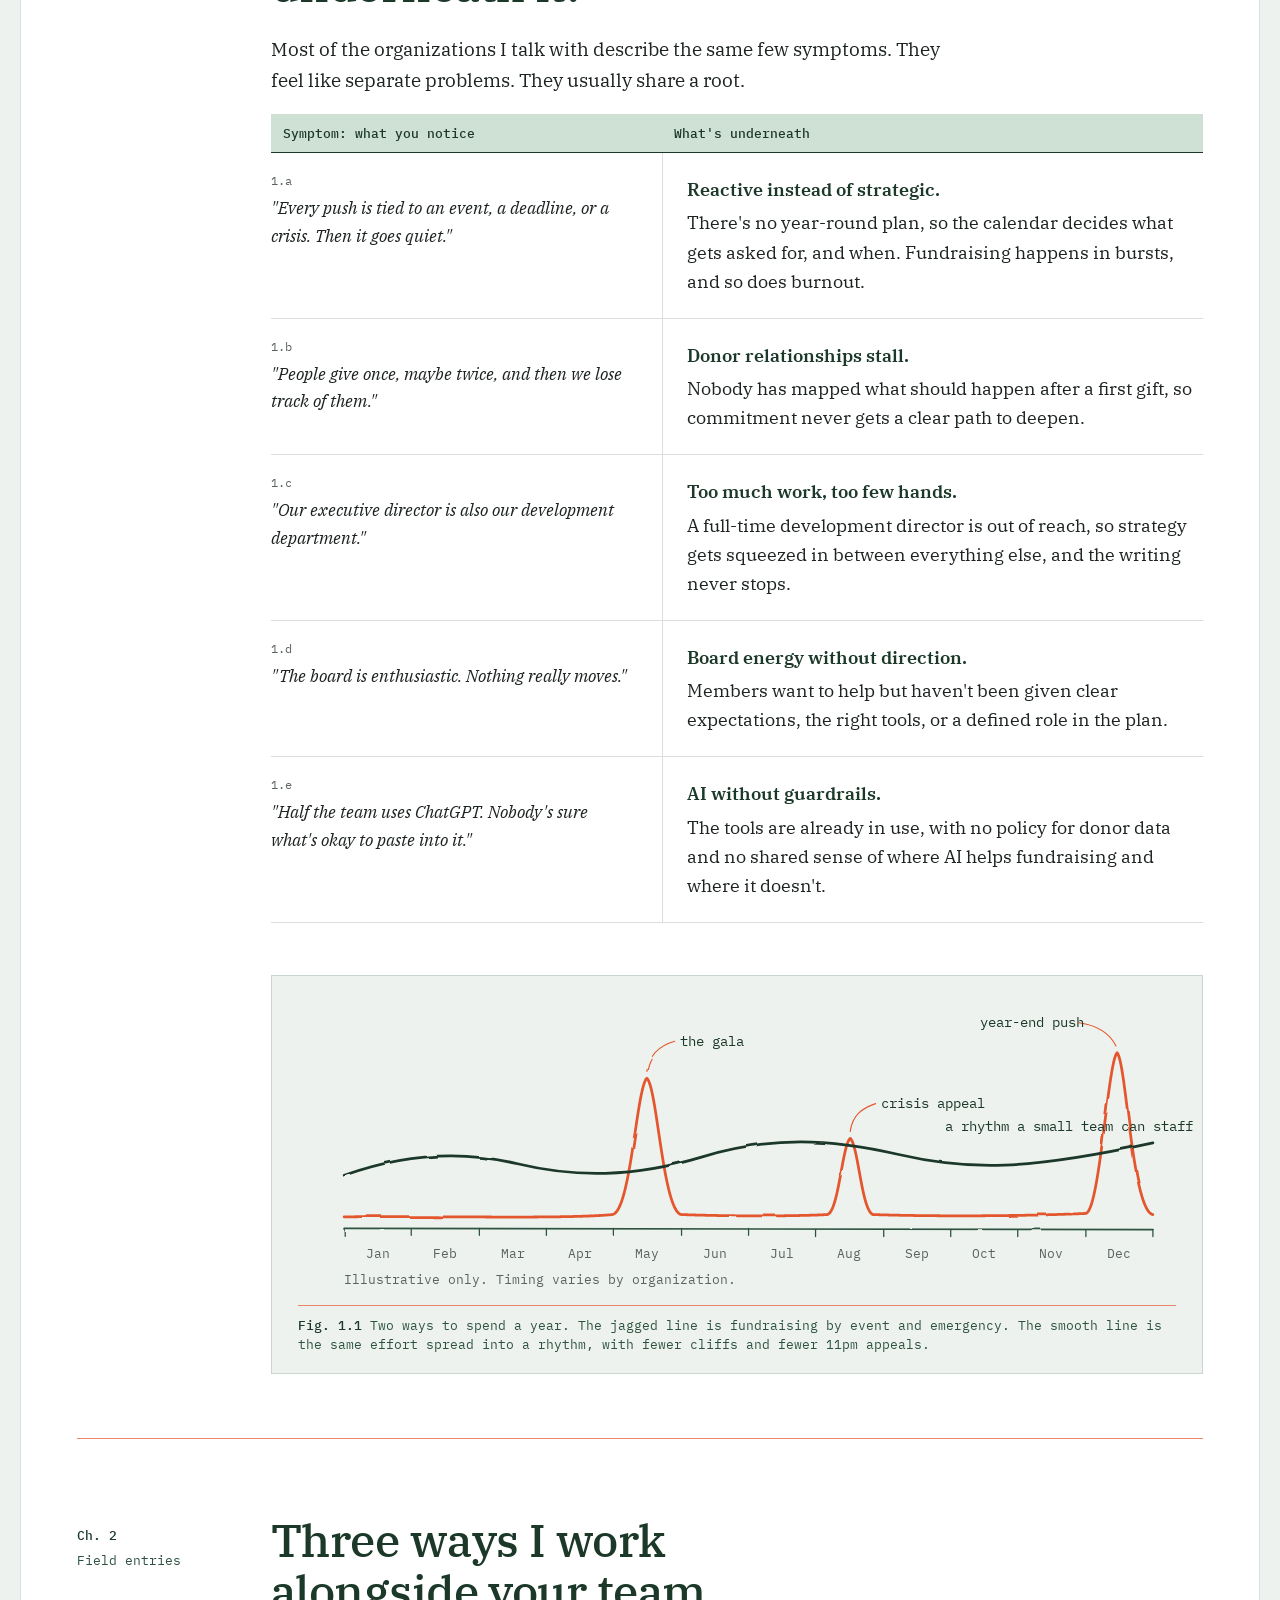
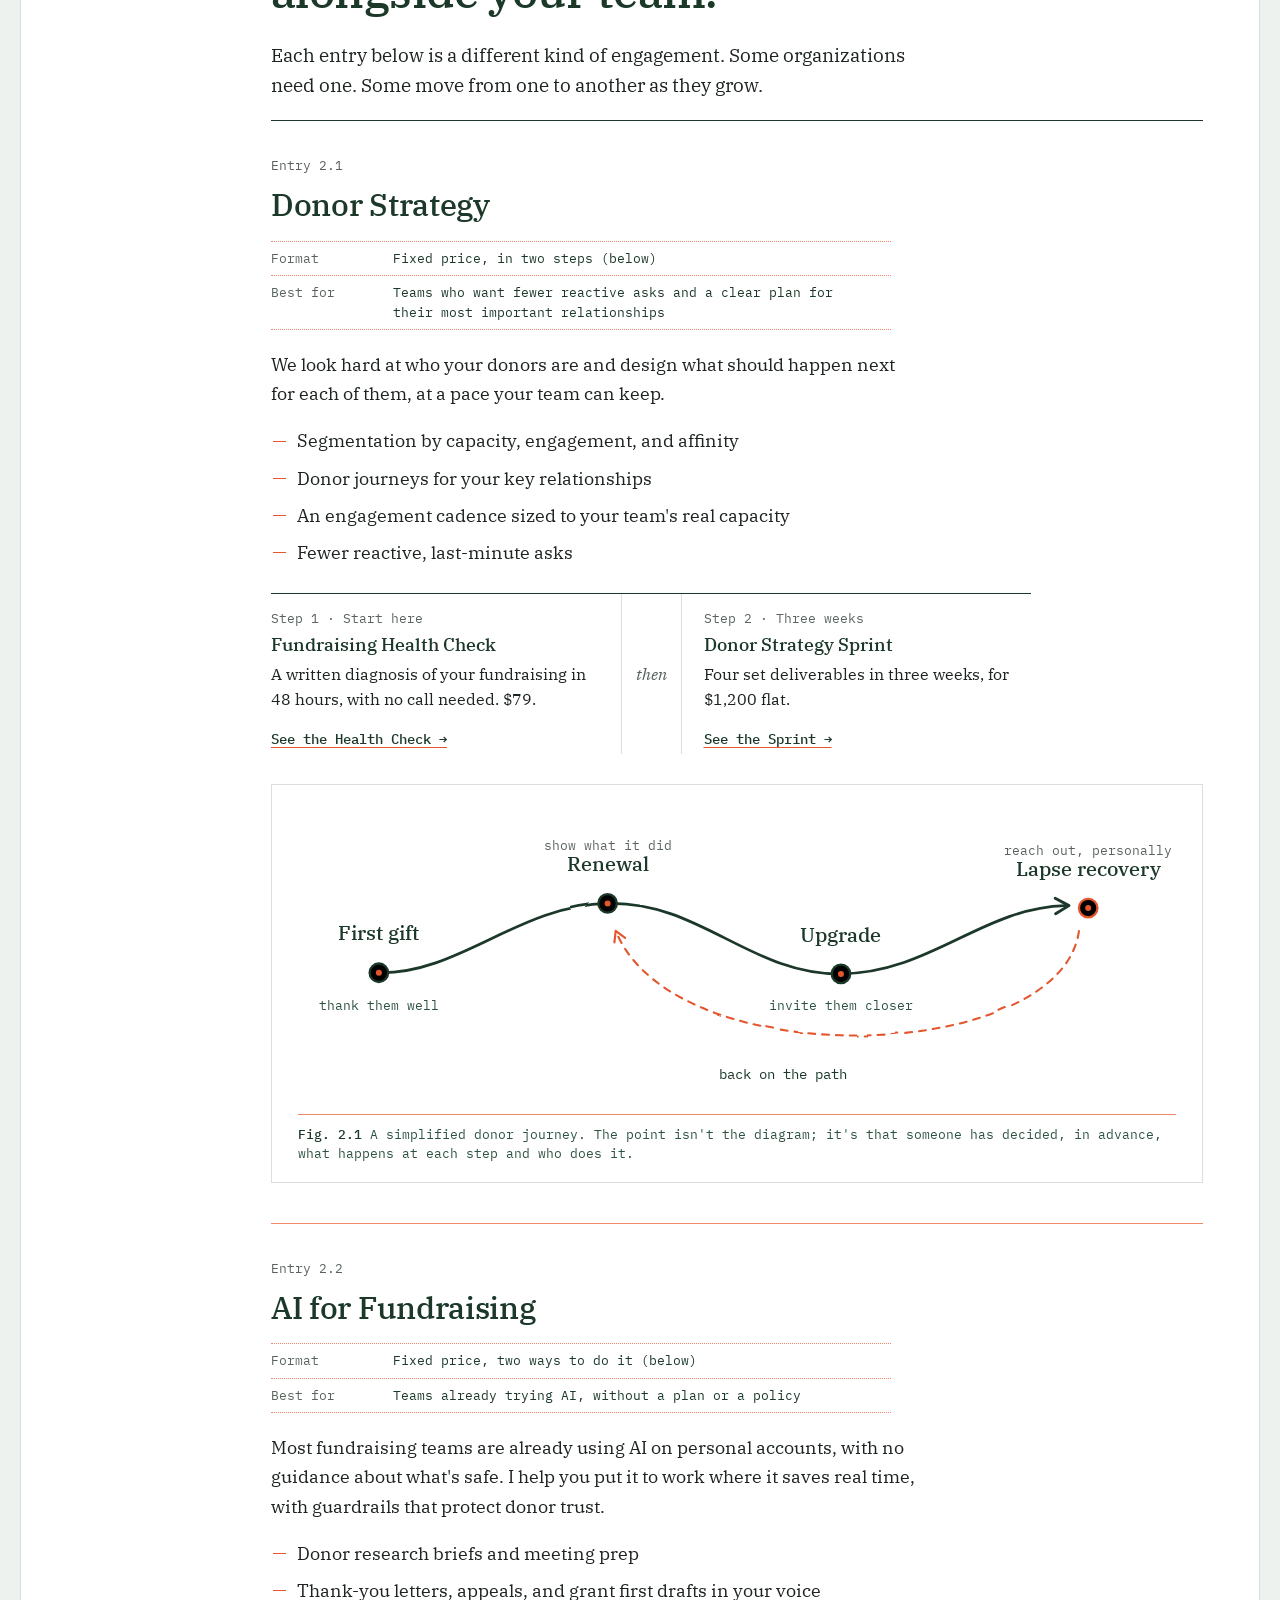
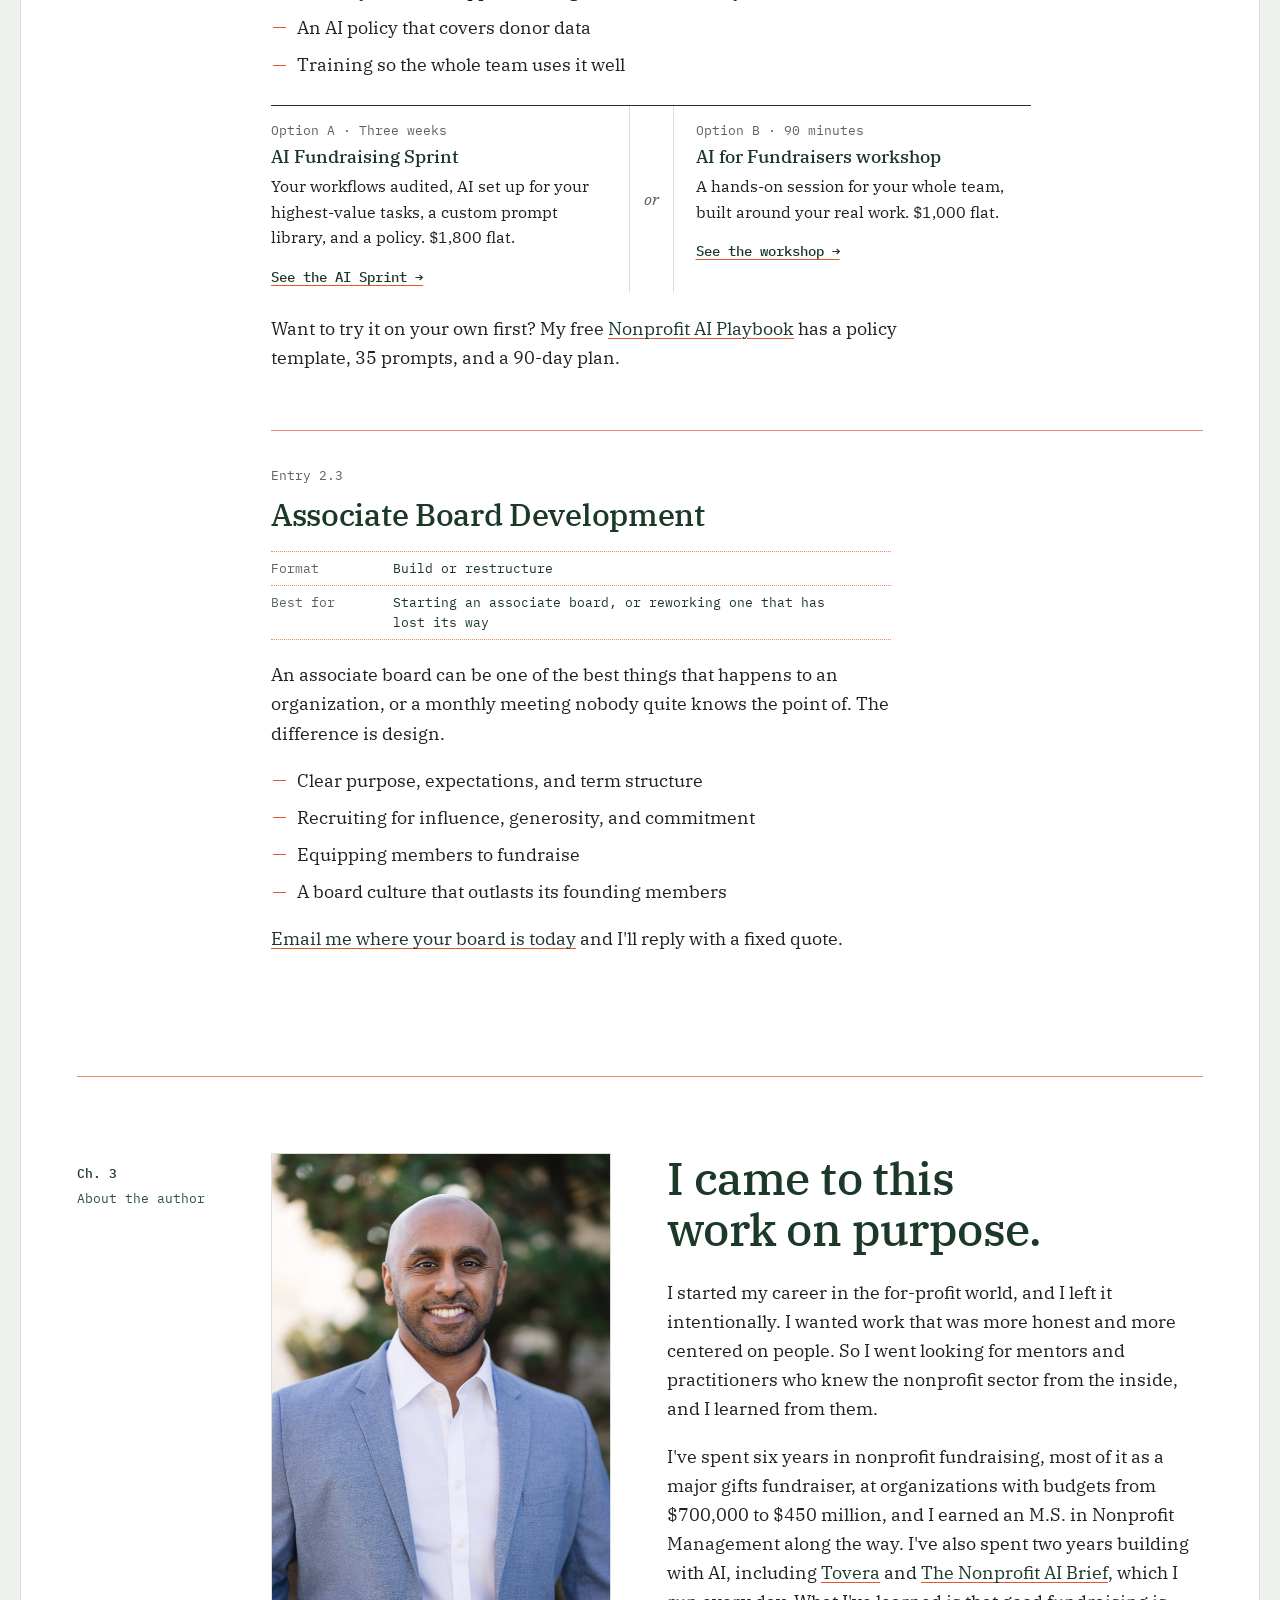
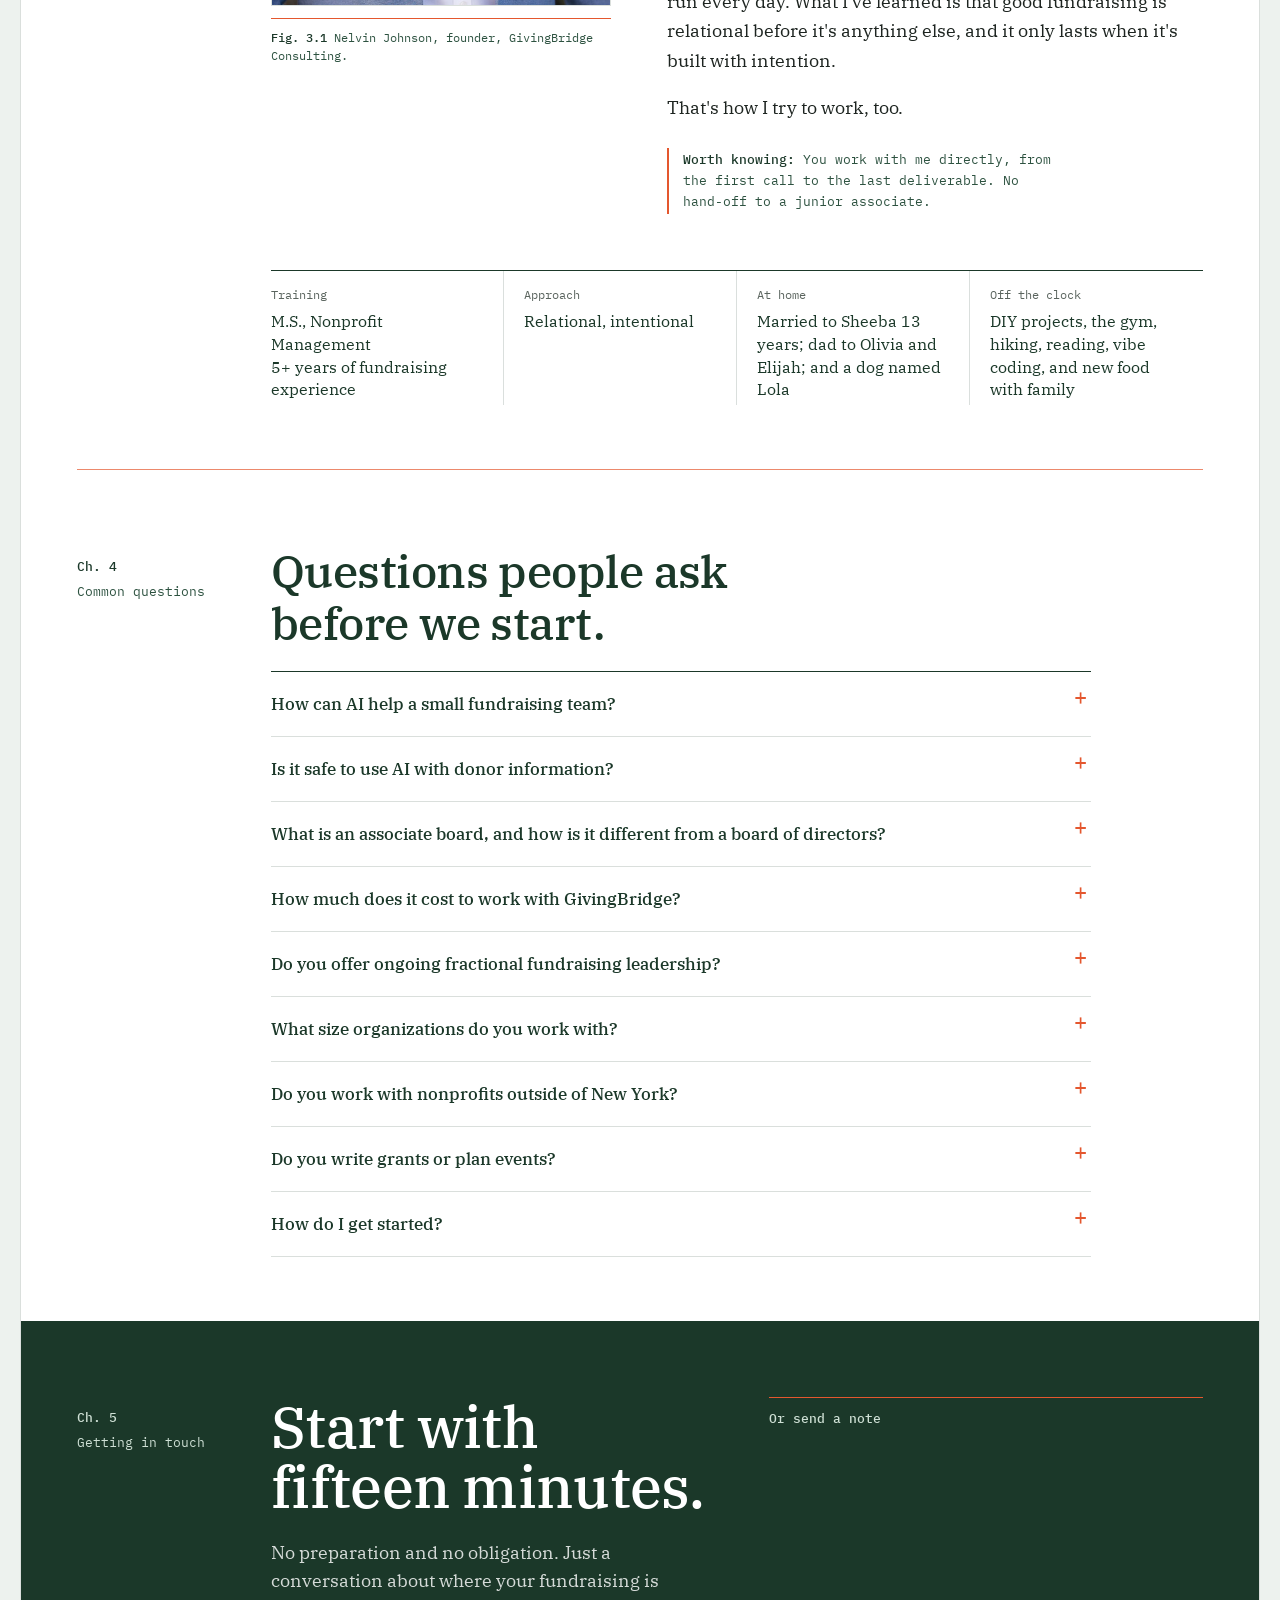
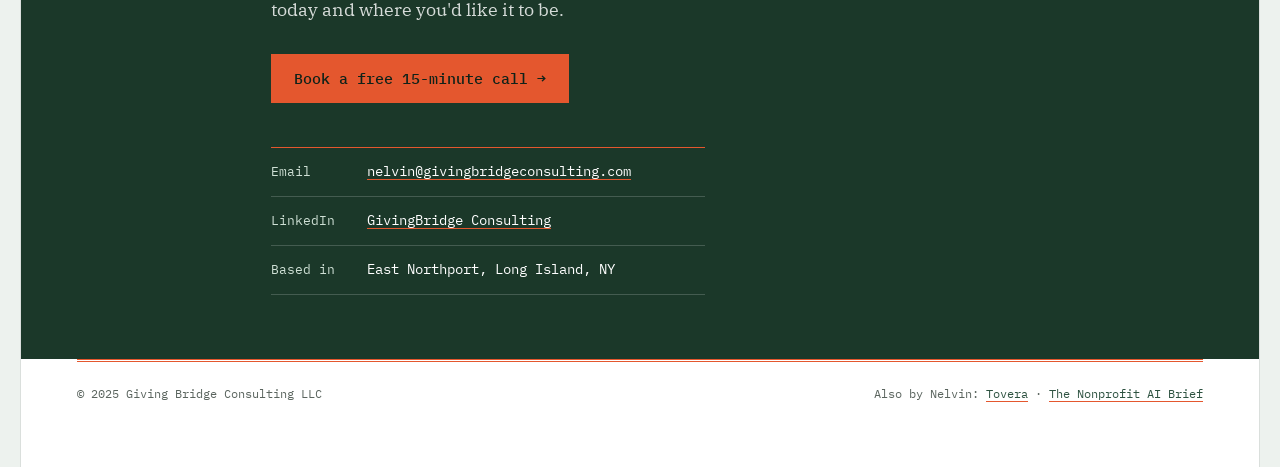
==== commit 652e0ce4: "Remove homepage Ch. 3; widen About facts row; add 5+ years under Training Co-Authored-By: Claude Opu" ====
--- a/index.html
+++ b/index.html
@@ -21,7 +21,7 @@
 <link rel="preconnect" href="https://fonts.googleapis.com">
 <link rel="preconnect" href="https://fonts.gstatic.com" crossorigin>
 <link href="https://fonts.googleapis.com/css2?family=IBM+Plex+Mono:wght@400;500&family=IBM+Plex+Serif:ital,wght@0,400;0,500;0,600;1,400&family=Space+Grotesk:wght@700&family=Syne:wght@700&display=swap" rel="stylesheet">
-<link rel="stylesheet" href="/assets/site.css?v=20261027i">
+<link rel="stylesheet" href="/assets/site.css?v=20261027j">
 
 
 
@@ -511,10 +511,9 @@
           <ol>
             <li><a href="#diagnosis"><span class="c">Ch. 1</span><span class="t">Diagnosis: five common symptoms</span></a></li>
             <li><a href="#entries"><span class="c">Ch. 2</span><span class="t">Field entries: how I work with you</span></a></li>
-            <li><a href="#procedure"><span class="c">Ch. 3</span><span class="t">Procedure: getting started</span></a></li>
-            <li><a href="#author"><span class="c">Ch. 4</span><span class="t">About the author</span></a></li>
-            <li><a href="#faq"><span class="c">Ch. 5</span><span class="t">Common questions</span></a></li>
-            <li><a href="#contact"><span class="c">Ch. 6</span><span class="t">Getting in touch</span></a></li>
+            <li><a href="#author"><span class="c">Ch. 3</span><span class="t">About the author</span></a></li>
+            <li><a href="#faq"><span class="c">Ch. 4</span><span class="t">Common questions</span></a></li>
+            <li><a href="#contact"><span class="c">Ch. 5</span><span class="t">Getting in touch</span></a></li>
           </ol>
         </nav>
       </div>
@@ -732,47 +731,13 @@
     </section>
 
     <!-- CH 3 -->
-    <section class="ch" id="procedure" aria-labelledby="h-proc">
-      <div class="ch-meta"><span class="num">Ch. 3</span><span class="name">Procedure</span></div>
-      <div class="ch-body">
-        <h2 id="h-proc">How working together goes.</h2>
-        <ol class="checklist">
-          <li>
-            <span class="box" aria-hidden="true"></span>
-            <div>
-              <h3><span class="s">Step 1</span>Send an email, or start with the Health Check</h3>
-              <p>Tell me where things stand, or get a written diagnosis first with the $79 Health Check. I'll tell you honestly whether I can help, and if I can't, I'll say so.</p>
-            </div>
-            <span class="out">Email · no call needed</span>
-          </li>
-          <li>
-            <span class="box" aria-hidden="true"></span>
-            <div>
-              <h3><span class="s">Step 2</span>A fixed-price sprint</h3>
-              <p>We pick the project that fits: the Donor Strategy Sprint, the AI Fundraising Sprint, or a team workshop. Fixed scope, fixed price, and a clear end date.</p>
-            </div>
-            <span class="out">3 weeks · flat fee</span>
-          </li>
-          <li>
-            <span class="box" aria-hidden="true"></span>
-            <div>
-              <h3><span class="s">Step 3</span>Your team runs it</h3>
-              <p>You keep everything I build: the plans, the prompts, the policy. It's designed for the team you have, so it keeps working after I'm gone.</p>
-            </div>
-            <span class="out">Yours to keep</span>
-          </li>
-        </ol>
-      </div>
-    </section>
-
-    <!-- CH 4 -->
     <section class="ch ch-wide" id="author" aria-labelledby="h-author">
-      <div class="ch-meta"><span class="num">Ch. 4</span><span class="name">About the author</span></div>
+      <div class="ch-meta"><span class="num">Ch. 3</span><span class="name">About the author</span></div>
       <div class="ch-body">
         <div class="author">
           <figure class="portrait">
             <img src="/assets/nelvin.jpg" alt="Nelvin Johnson, smiling, in a light blue blazer, photographed outdoors" loading="lazy">
-            <figcaption><b>Fig. 4.1</b> Nelvin Johnson, founder, GivingBridge Consulting.</figcaption>
+            <figcaption><b>Fig. 3.1</b> Nelvin Johnson, founder, GivingBridge Consulting.</figcaption>
           </figure>
           <div class="author-text">
             <h2 id="h-author">I came to this work on purpose.</h2>
@@ -783,7 +748,7 @@
           </div>
         </div>
         <dl class="facts">
-          <div><dt>Training</dt><dd>M.S., Nonprofit Management</dd></div>
+          <div><dt>Training</dt><dd>M.S., Nonprofit Management<br>5+ years of fundraising experience</dd></div>
           <div><dt>Approach</dt><dd>Relational, intentional</dd></div>
           <div><dt>At home</dt><dd>Married to Sheeba 13 years; dad to Olivia and Elijah; and a dog named Lola</dd></div>
           <div><dt>Off the clock</dt><dd>DIY projects, the gym, hiking, reading, vibe coding, and new food with family</dd></div>
@@ -791,9 +756,9 @@
       </div>
     </section>
 
-    <!-- CH 5 -->
+    <!-- CH 4 -->
     <section class="ch ch-wide" id="faq" aria-labelledby="h-faq">
-      <div class="ch-meta"><span class="num">Ch. 5</span><span class="name">Common questions</span></div>
+      <div class="ch-meta"><span class="num">Ch. 4</span><span class="name">Common questions</span></div>
       <div class="ch-body">
         <h2 id="h-faq">Questions people ask before we start.</h2>
         <div class="faq">
@@ -837,9 +802,9 @@
       </div>
     </section>
 
-    <!-- CH 6 -->
+    <!-- CH 5 -->
     <section class="ch ch-wide ch-close" id="contact" aria-labelledby="h-contact">
-      <div class="ch-meta"><span class="num">Ch. 6</span><span class="name">Getting in touch</span></div>
+      <div class="ch-meta"><span class="num">Ch. 5</span><span class="name">Getting in touch</span></div>
       <div class="ch-body">
         <div class="close">
           <div class="close-left">
--- a/assets/site.css
+++ b/assets/site.css
@@ -502,5 +502,6 @@
 
 /* ---------- comfortable line length everywhere (~65–70 characters) ---------- */
 .ch-body p, .ch-body li, .ch-body dd{max-width:36em}
-.ch-body .scope, .ch-body .facts{max-width:620px}
+.ch-body .scope{max-width:620px}
+.ch-body .facts dd{max-width:none}
 .ch-body .entry ul{max-width:36em}
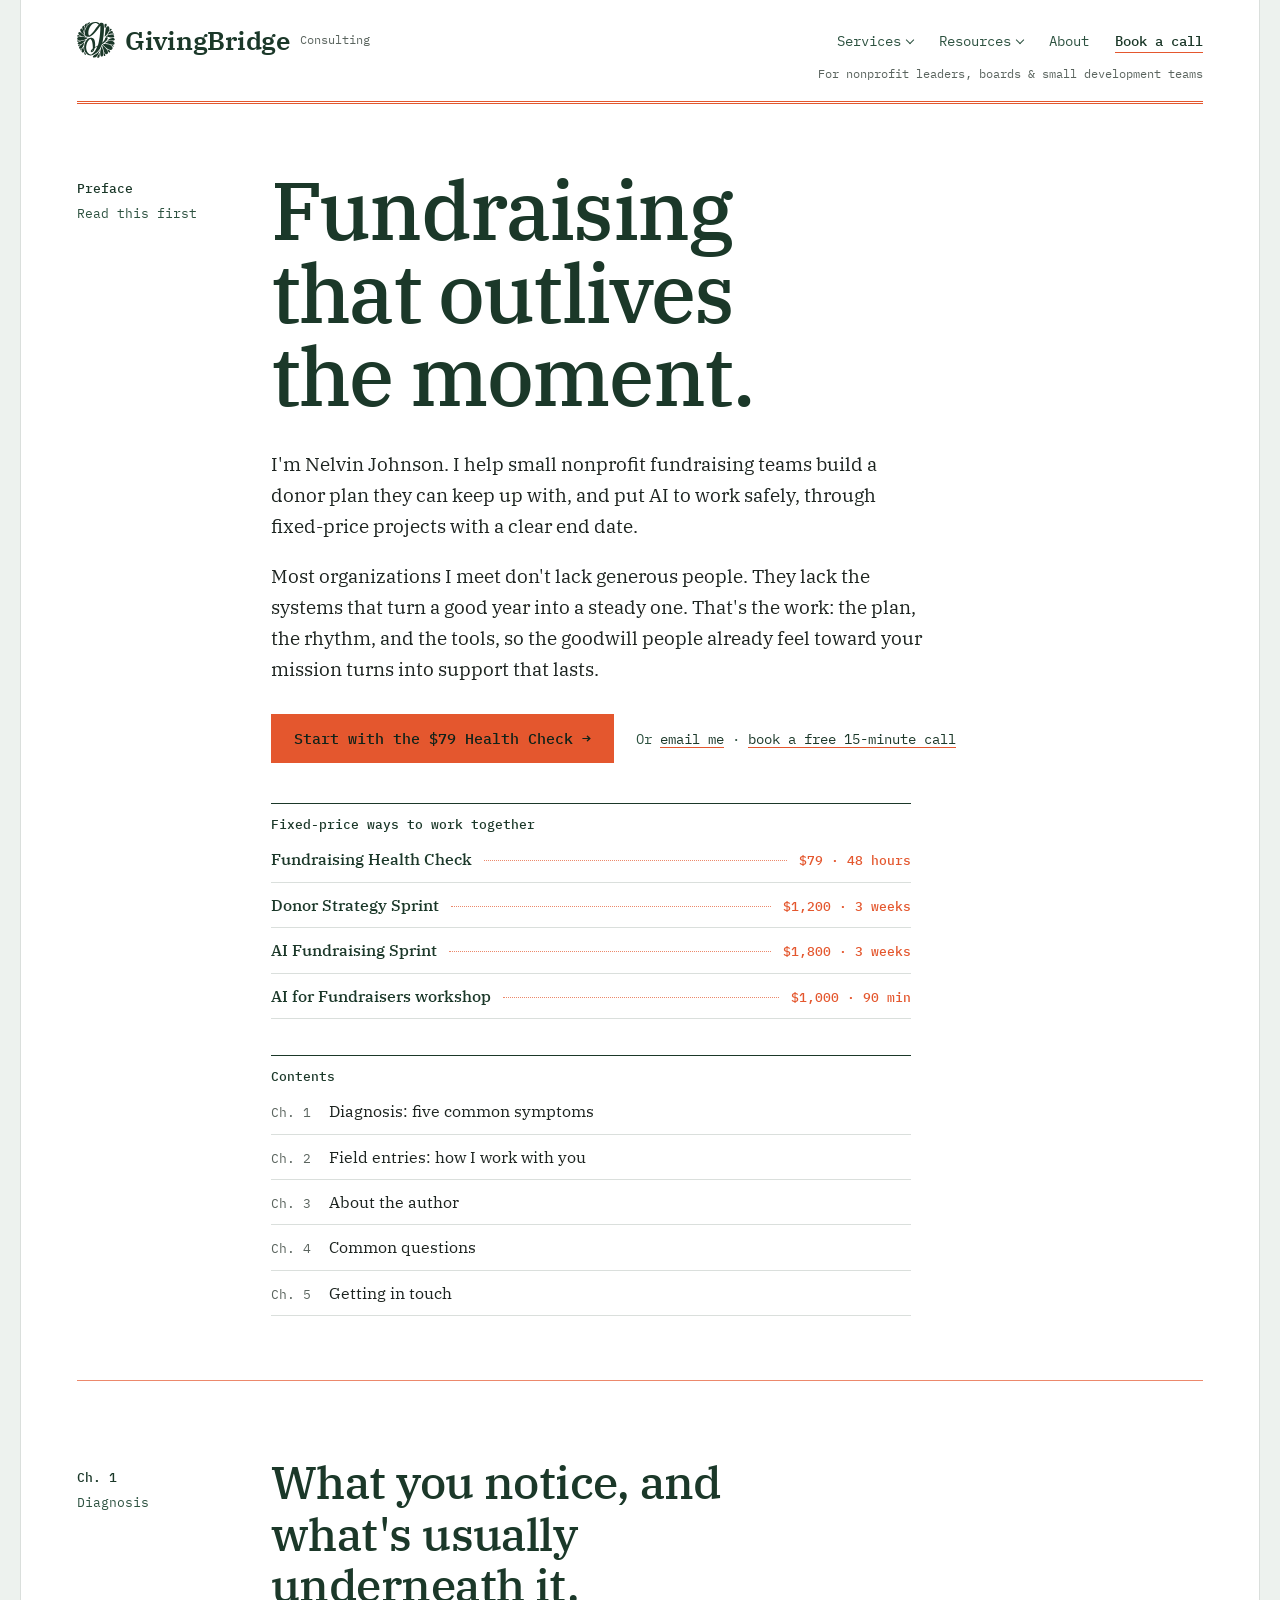
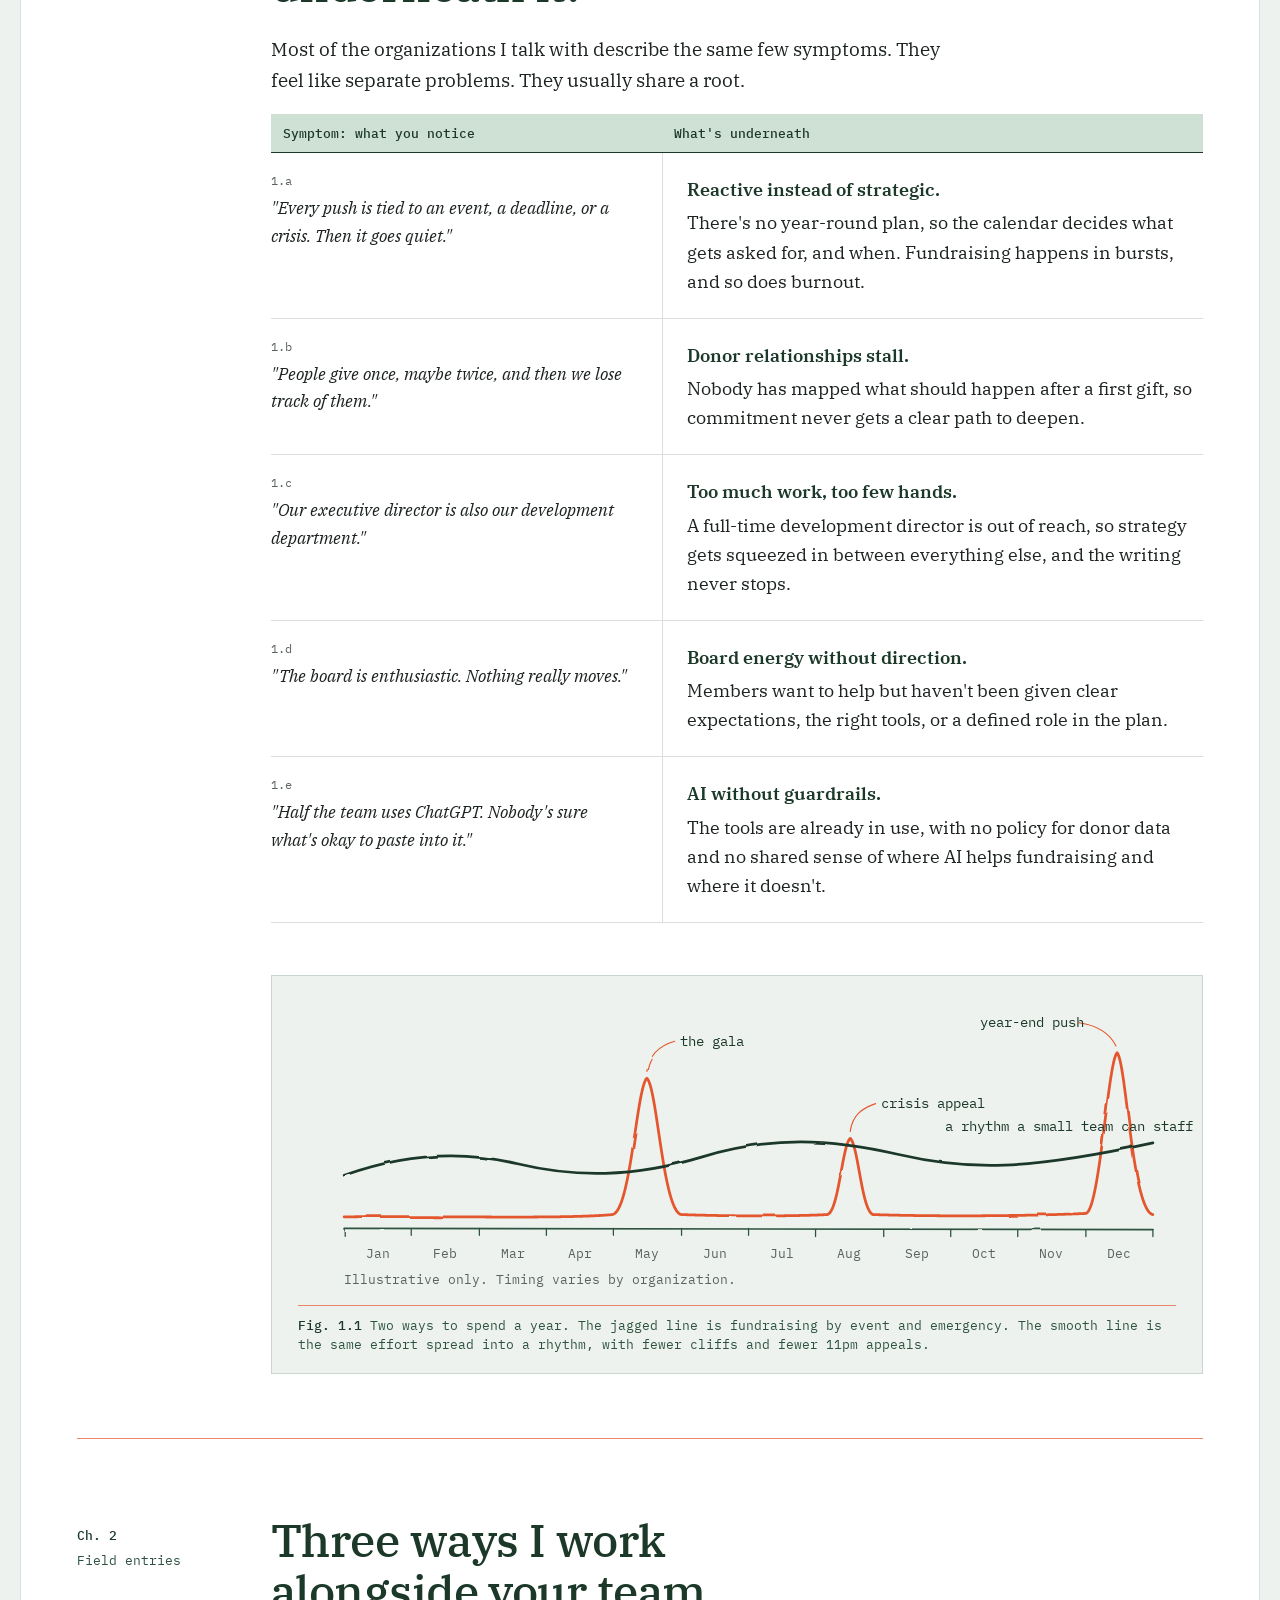
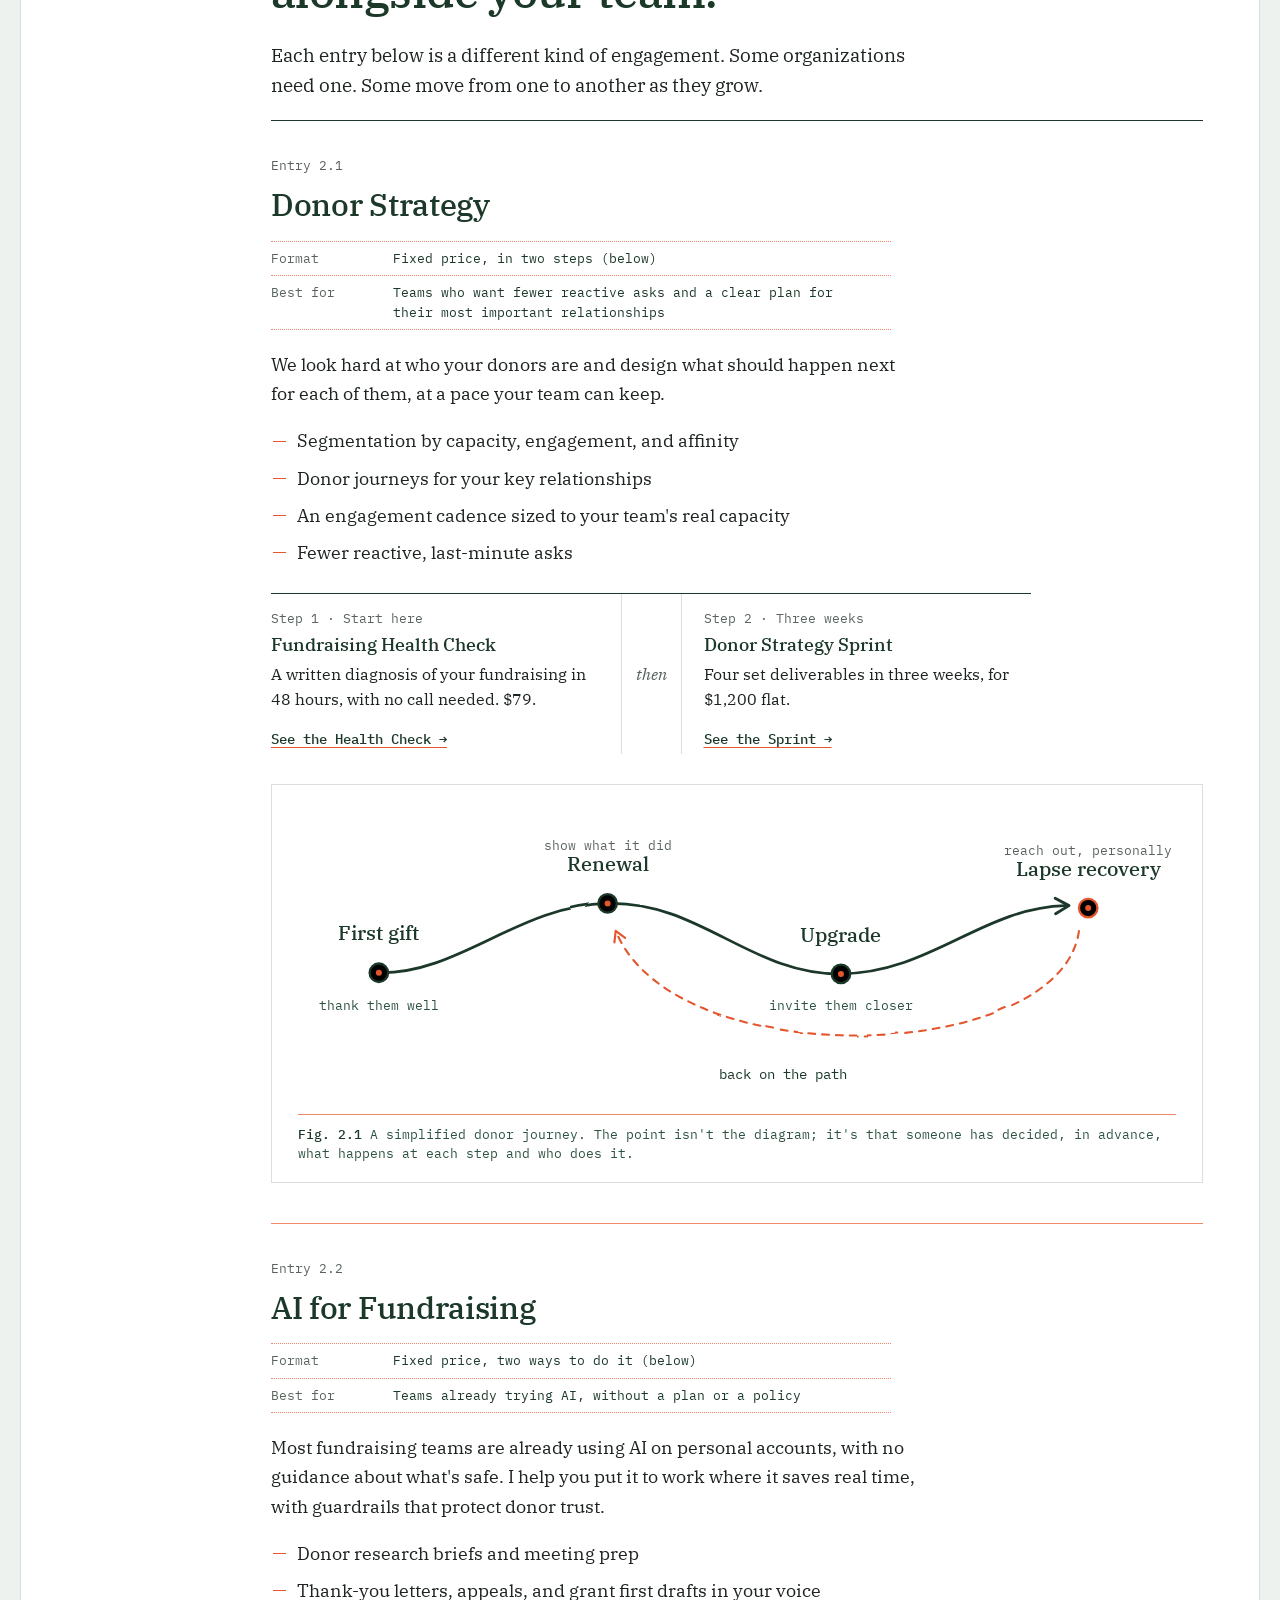
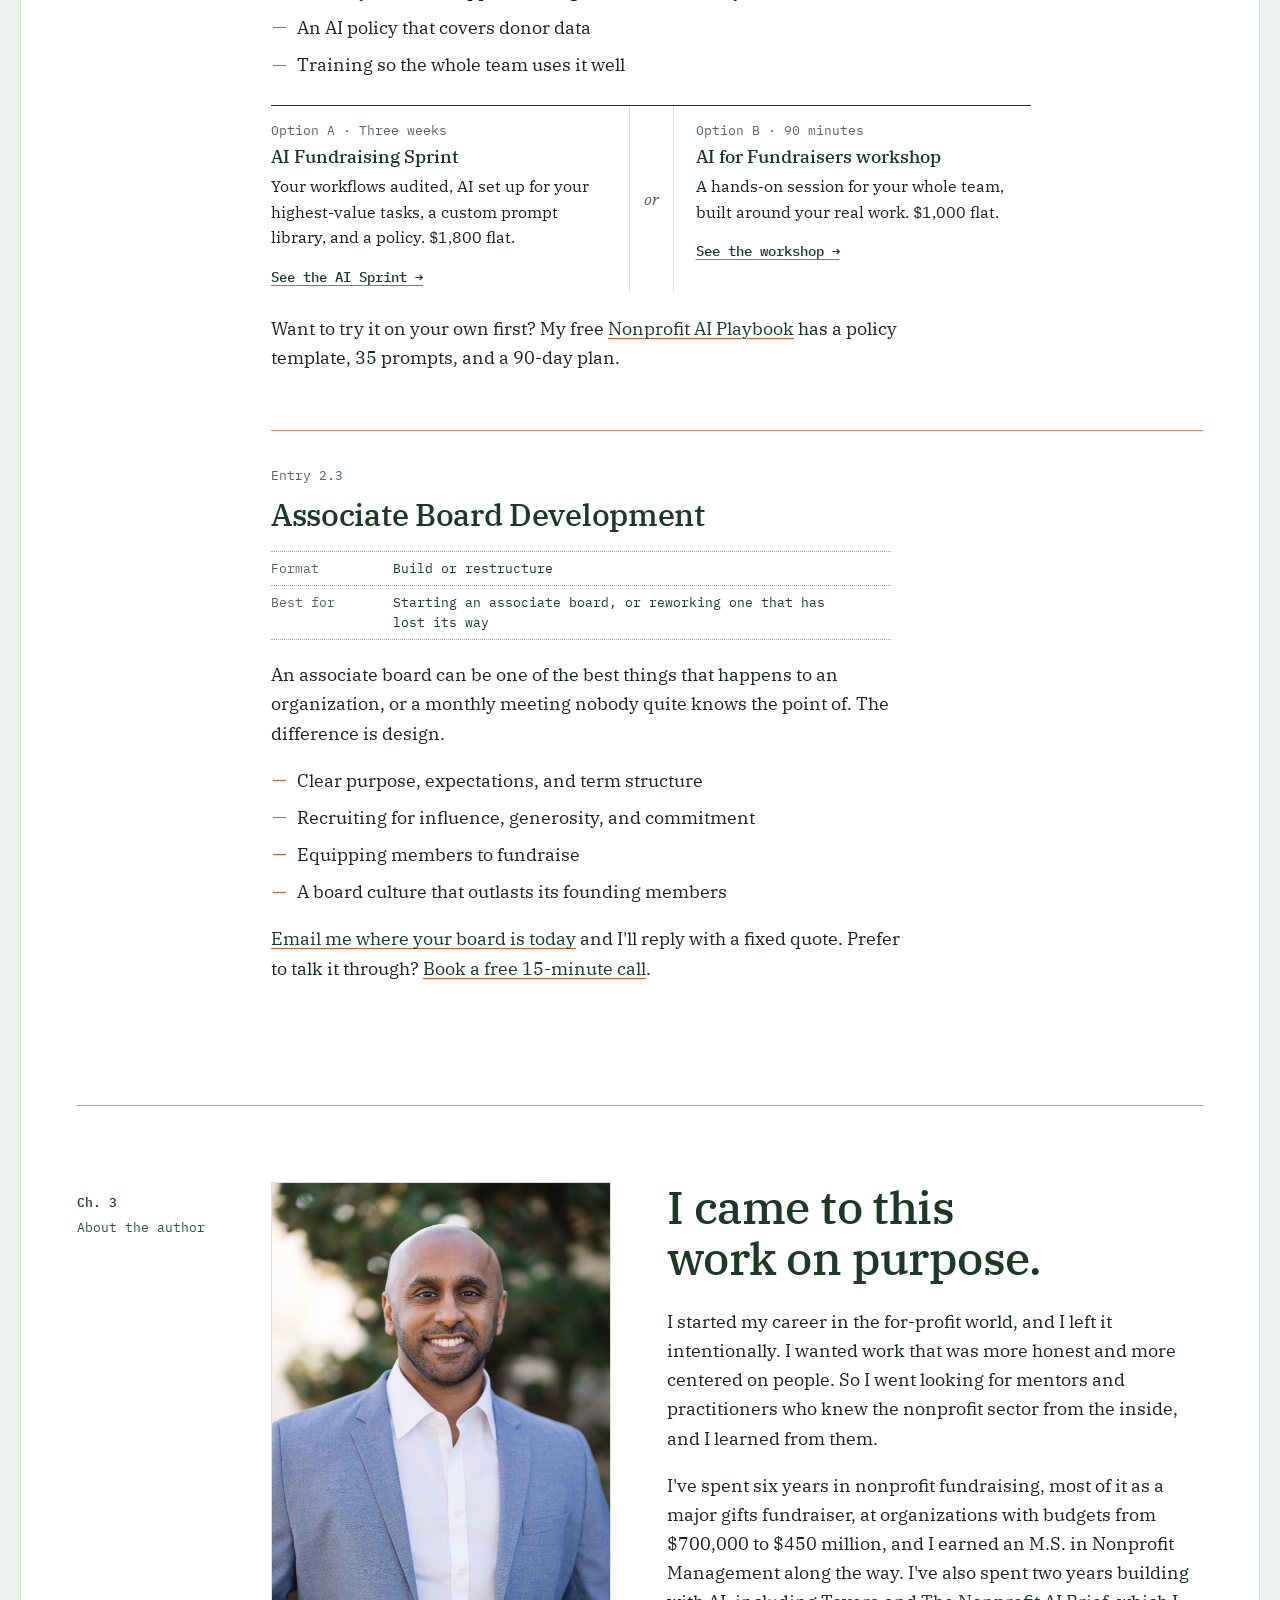
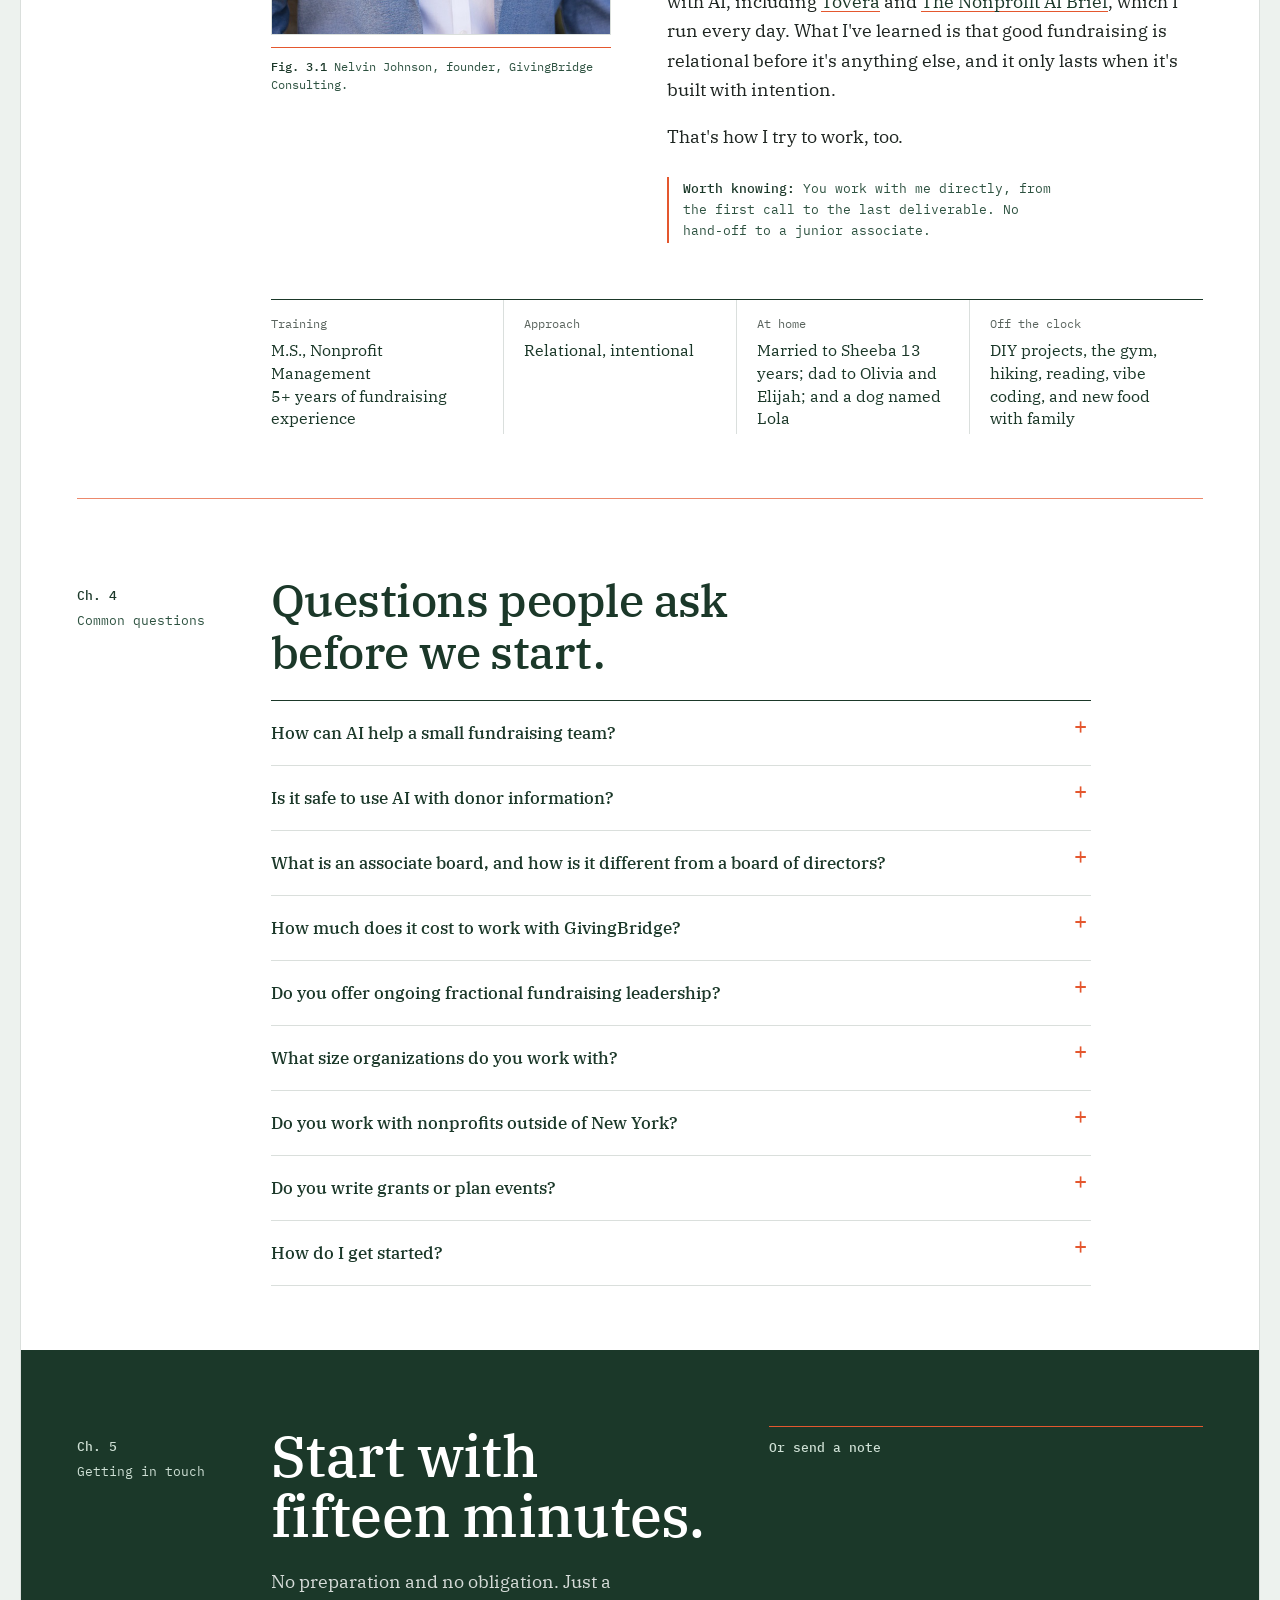
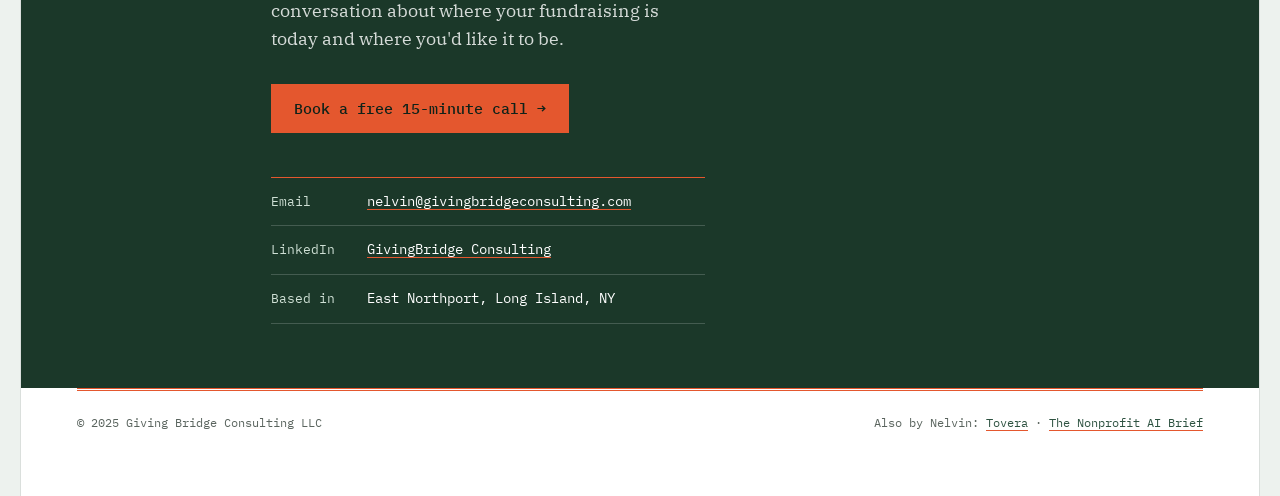
==== commit 07764710: "Offer the call alongside email everywhere Co-Authored-By: Claude Opus 5.5 <noreply@anthropic.com>" ====
--- a/index.html
+++ b/index.html
@@ -22,6 +22,7 @@
 <link rel="preconnect" href="https://fonts.gstatic.com" crossorigin>
 <link href="https://fonts.googleapis.com/css2?family=IBM+Plex+Mono:wght@400;500&family=IBM+Plex+Serif:ital,wght@0,400;0,500;0,600;1,400&family=Space+Grotesk:wght@700&family=Syne:wght@700&display=swap" rel="stylesheet">
 <link rel="stylesheet" href="/assets/site.css?v=20261027j">
+
 
 
 
@@ -493,7 +494,7 @@
         </div>
         <div class="actions">
           <a class="btn btn-accent" href="/health-check/">Start with the $79 Health Check →</a>
-          <a class="link-quiet" href="mailto:nelvin@givingbridgeconsulting.com">Or email me</a>
+          <span class="link-quiet">Or <a href="mailto:nelvin@givingbridgeconsulting.com">email me</a> · <a href="https://calendar.app.google/1Do2GPcDJhYSkQES9" target="_blank" rel="noopener">book a free 15-minute call</a></span>
         </div>
 
         <nav class="contents offers" aria-label="Fixed-price offers">
@@ -725,7 +726,7 @@
             <li>Equipping members to fundraise</li>
             <li>A board culture that outlasts its founding members</li>
           </ul>
-          <p style="margin-top:18px"><a href="mailto:nelvin@givingbridgeconsulting.com?subject=Associate%20board">Email me where your board is today</a> and I'll reply with a fixed quote.</p>
+          <p style="margin-top:18px"><a href="mailto:nelvin@givingbridgeconsulting.com?subject=Associate%20board">Email me where your board is today</a> and I'll reply with a fixed quote. Prefer to talk it through? <a href="https://calendar.app.google/1Do2GPcDJhYSkQES9" target="_blank" rel="noopener">Book a free 15-minute call</a>.</p>
         </article>
       </div>
     </section>
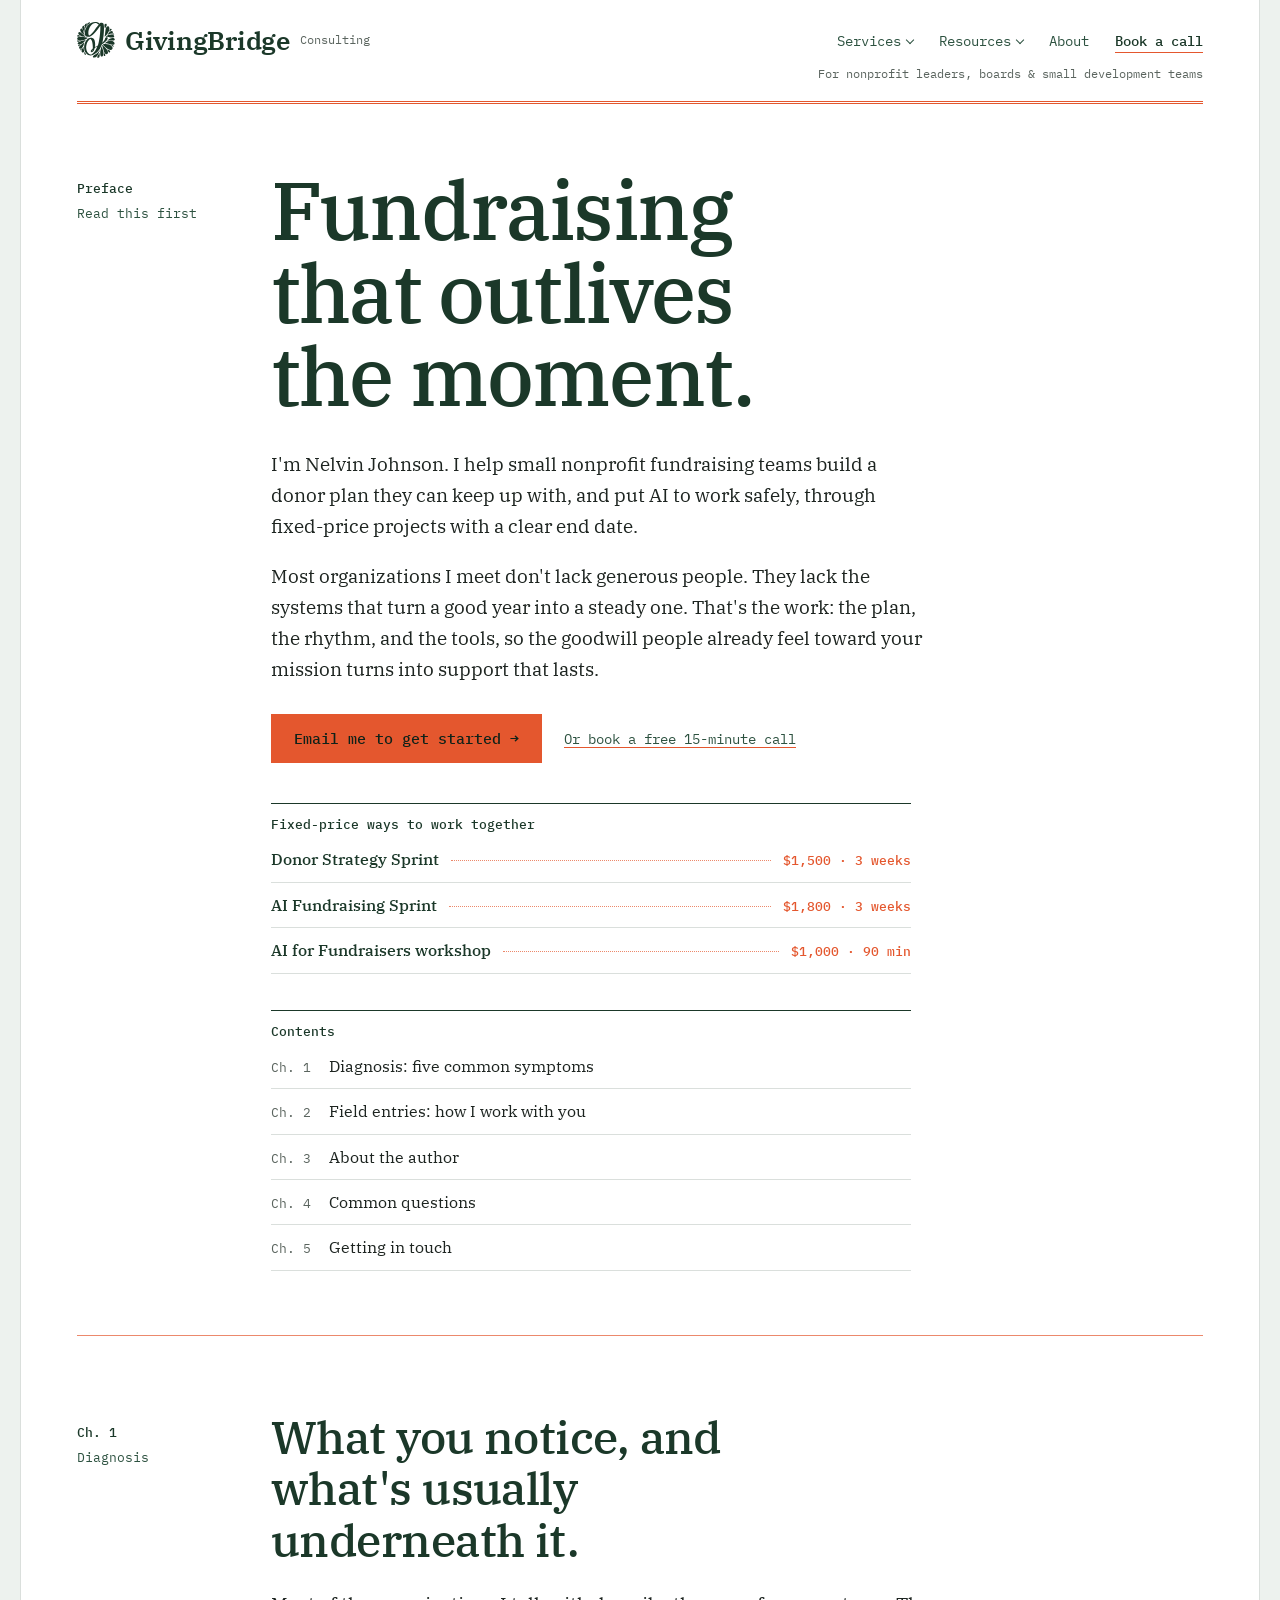
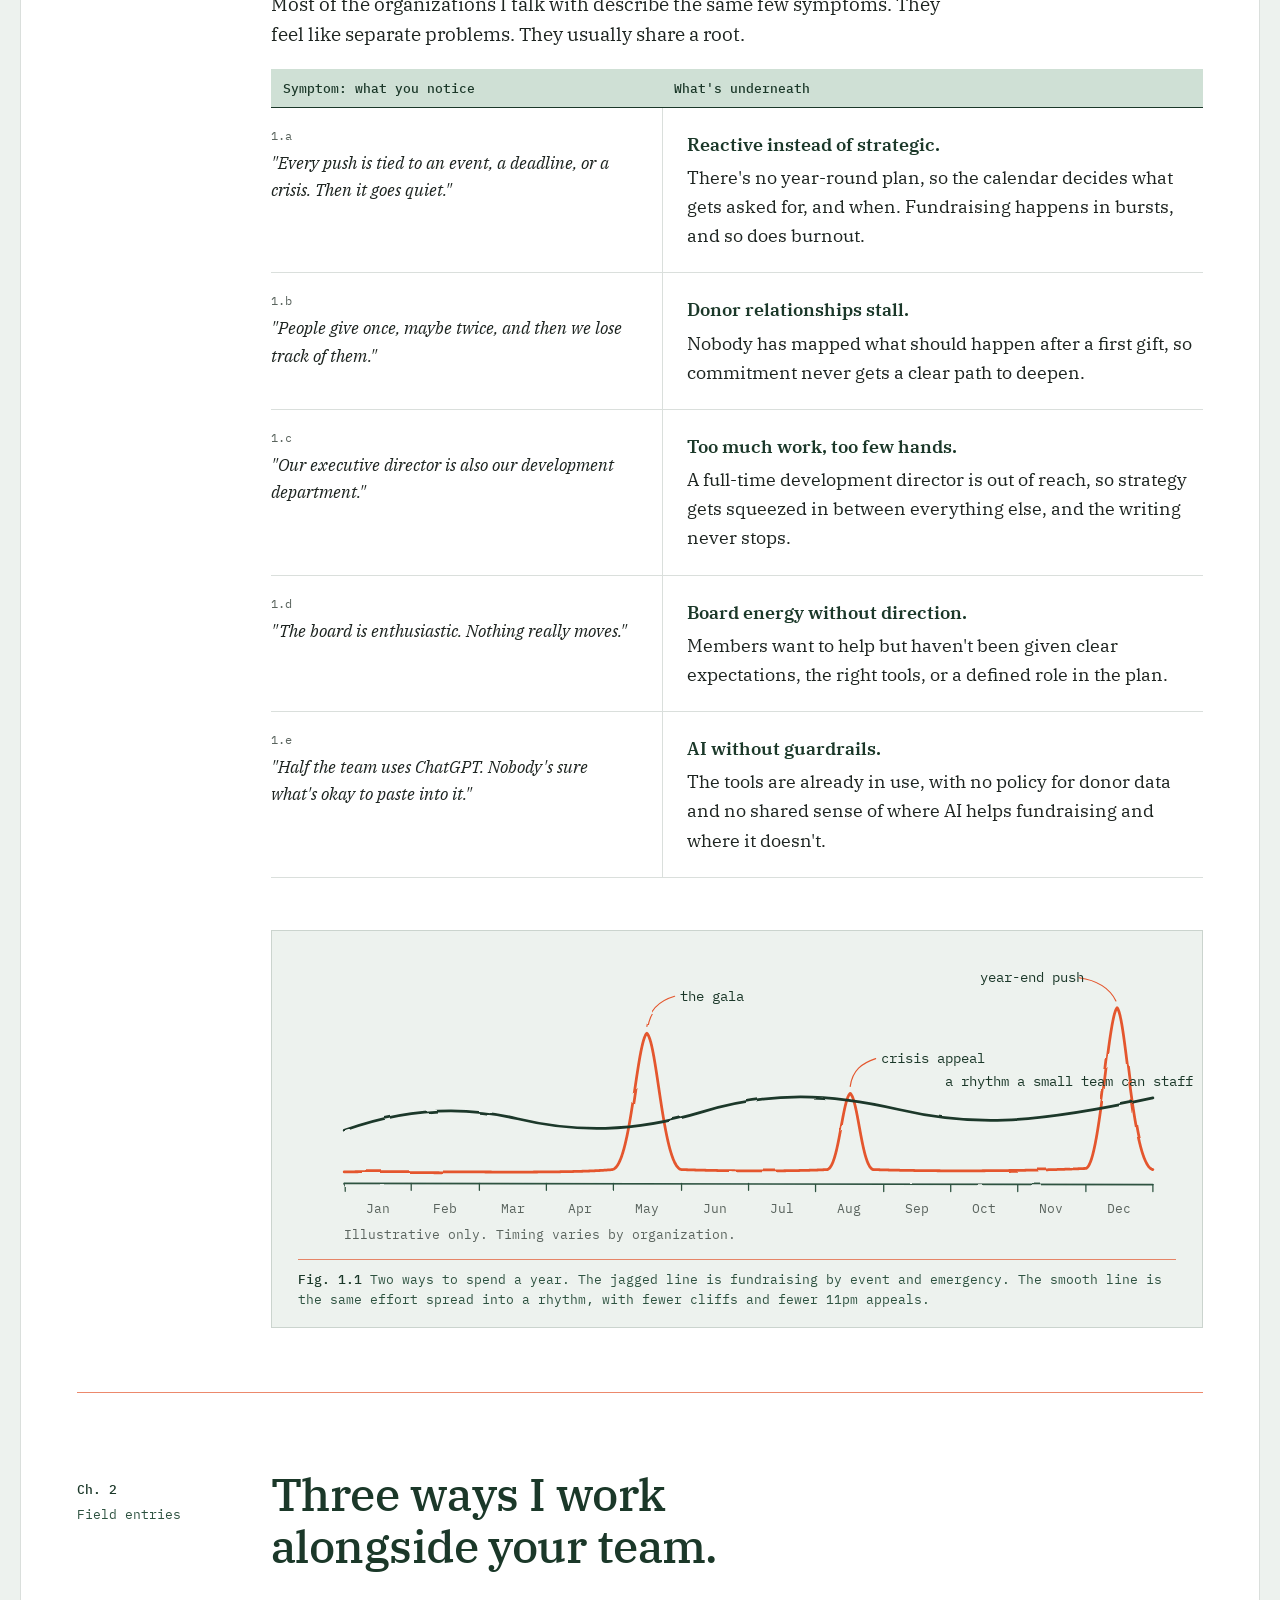
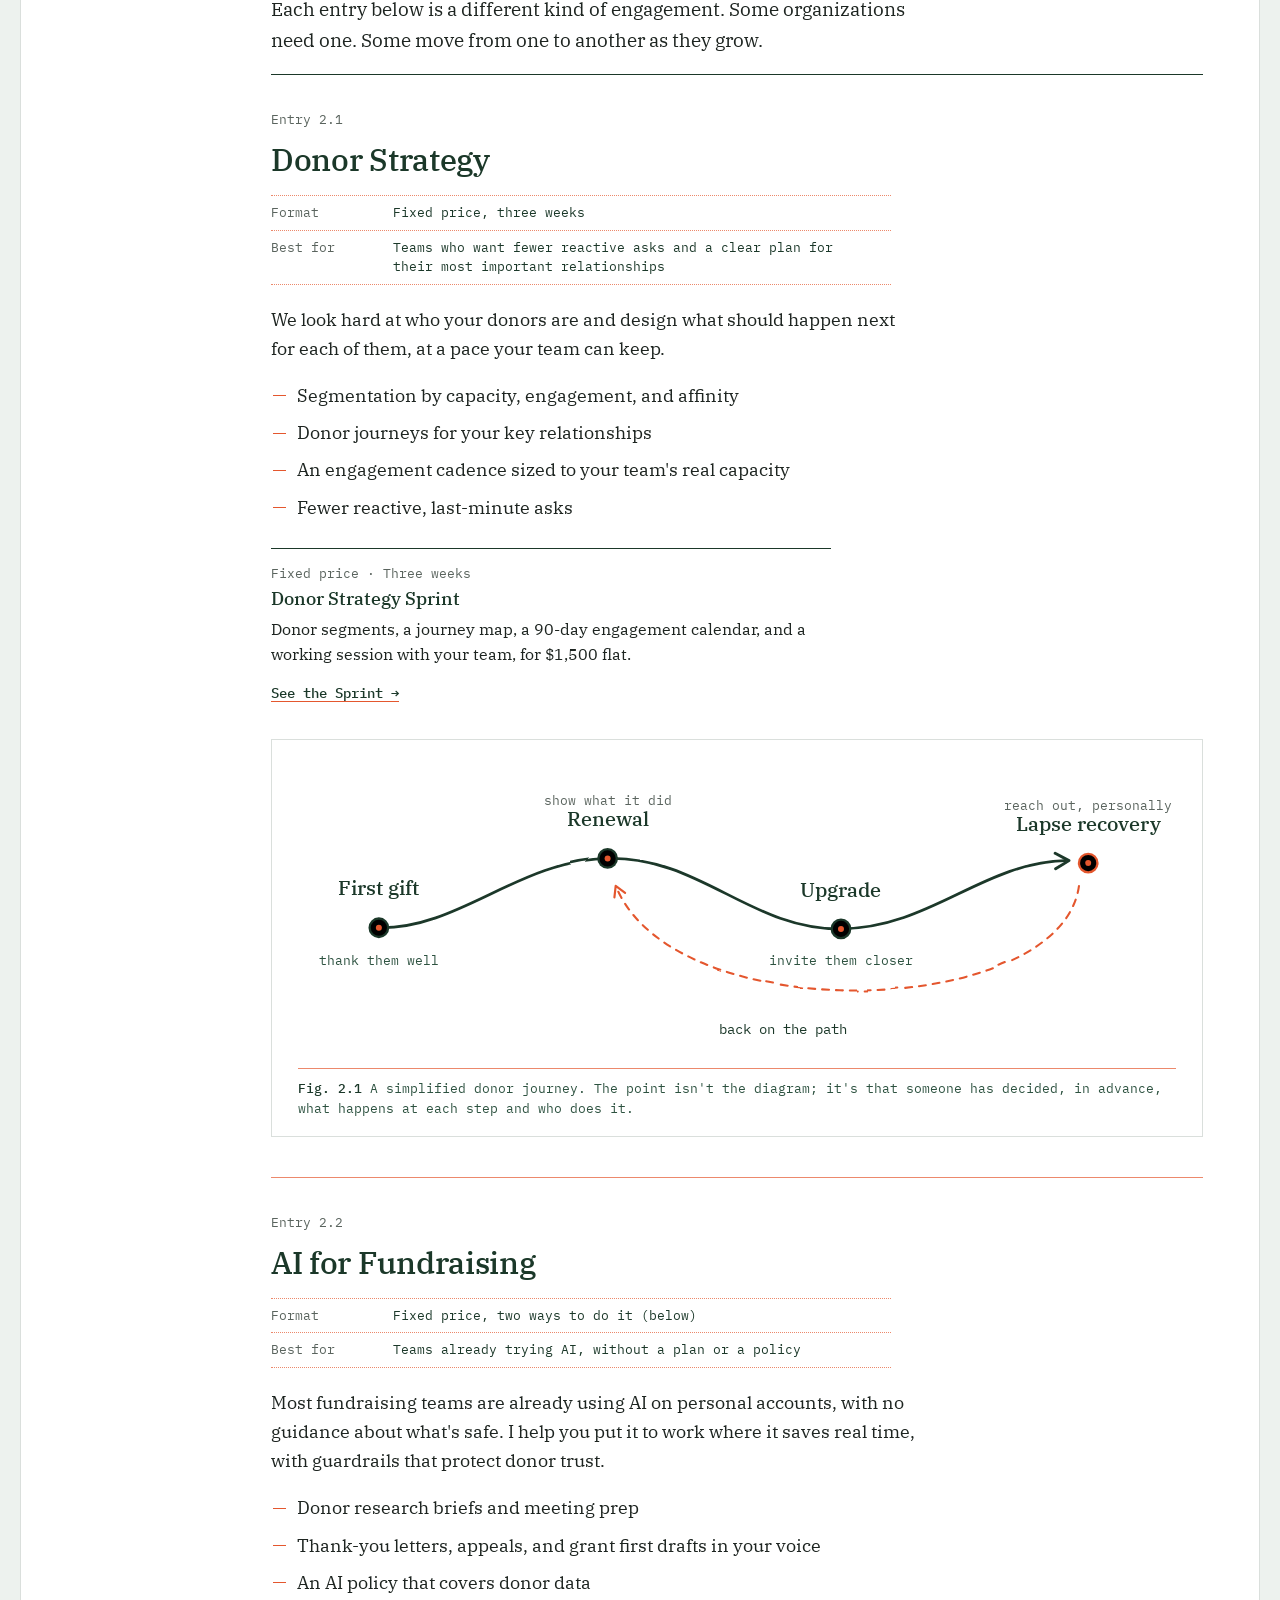
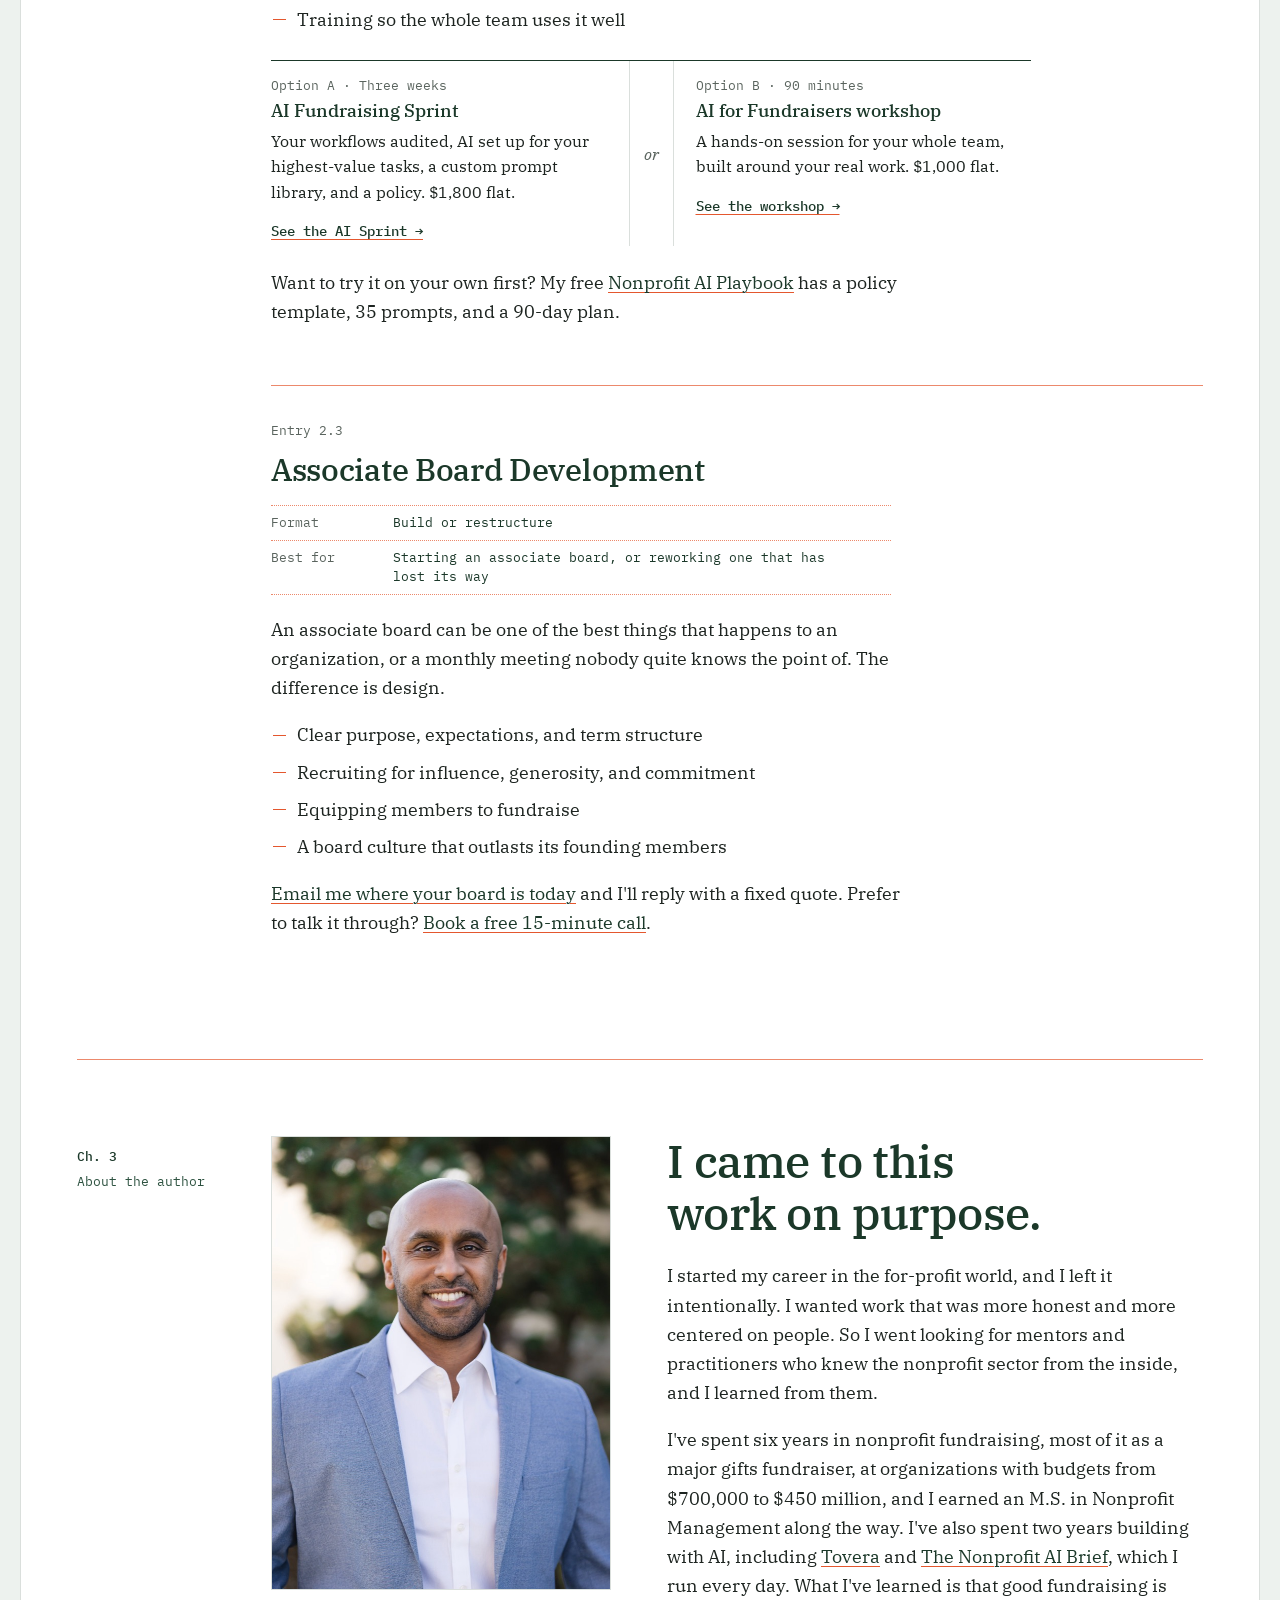
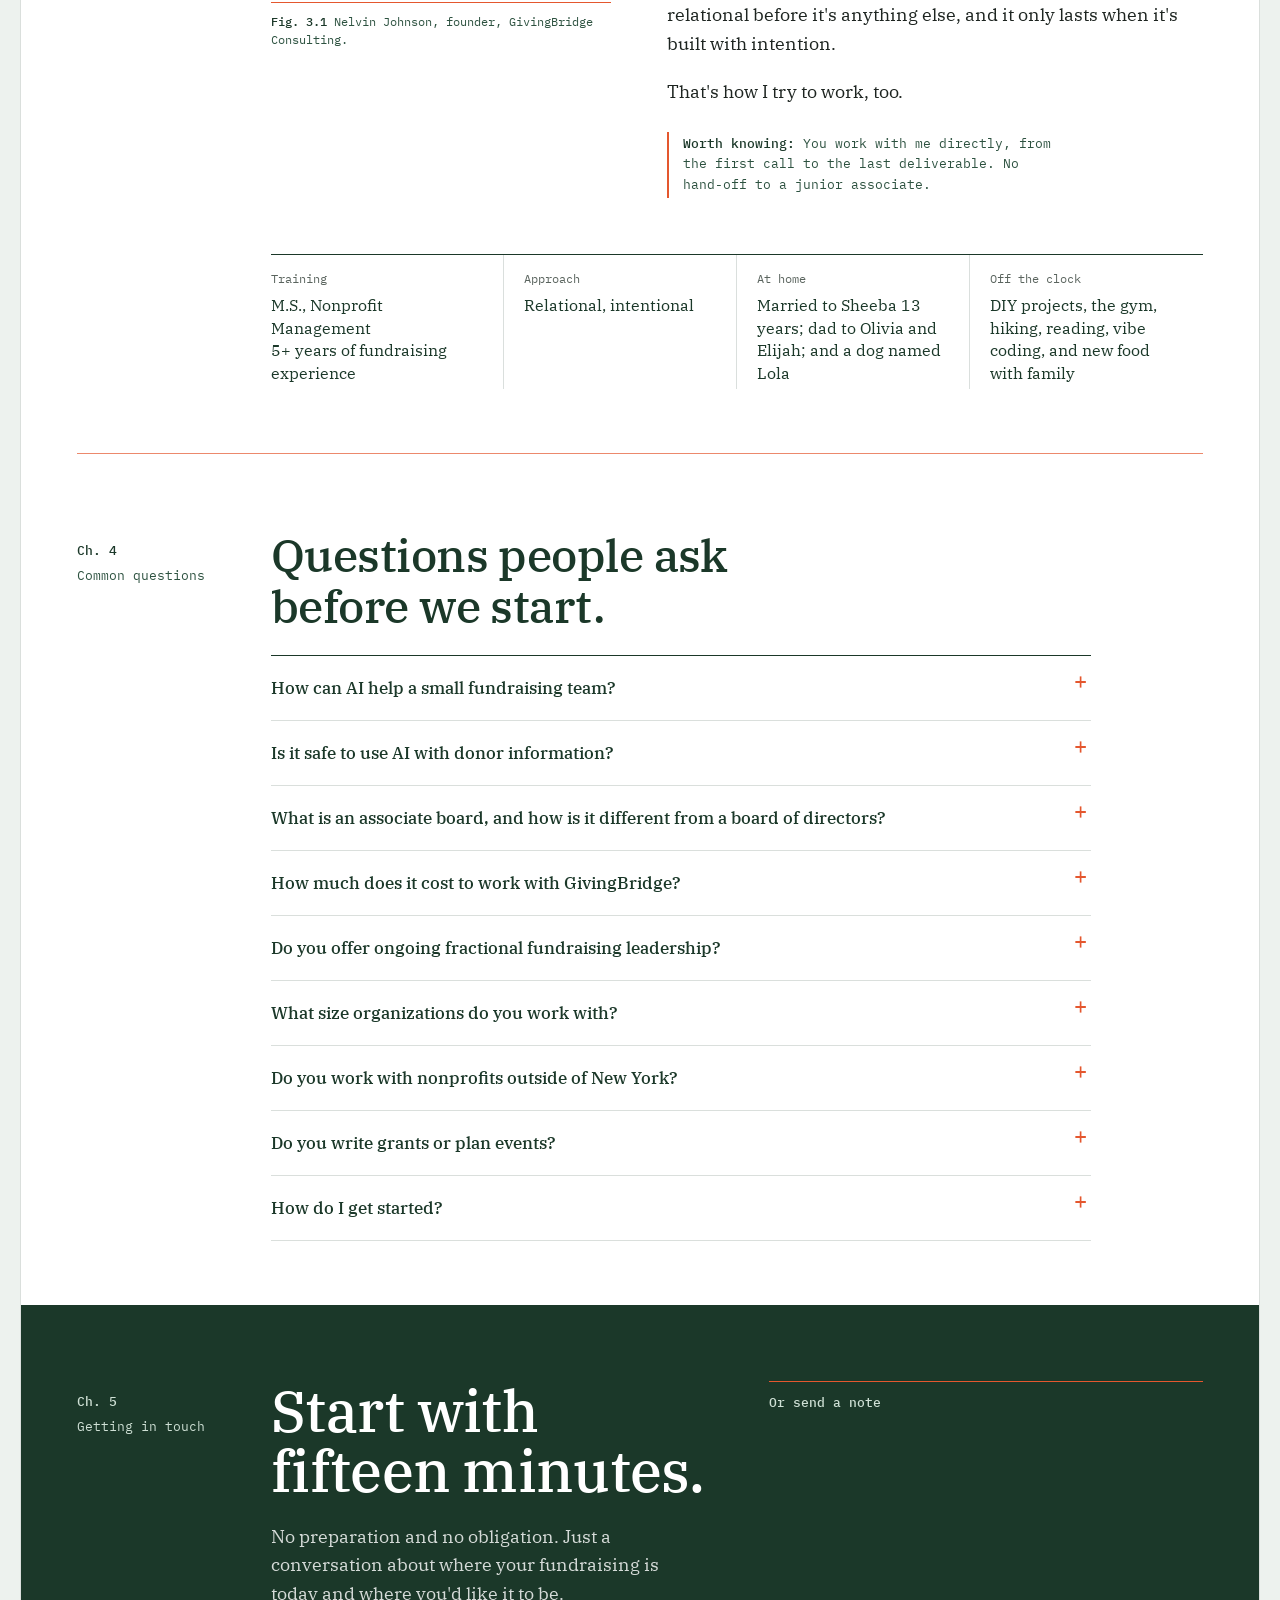
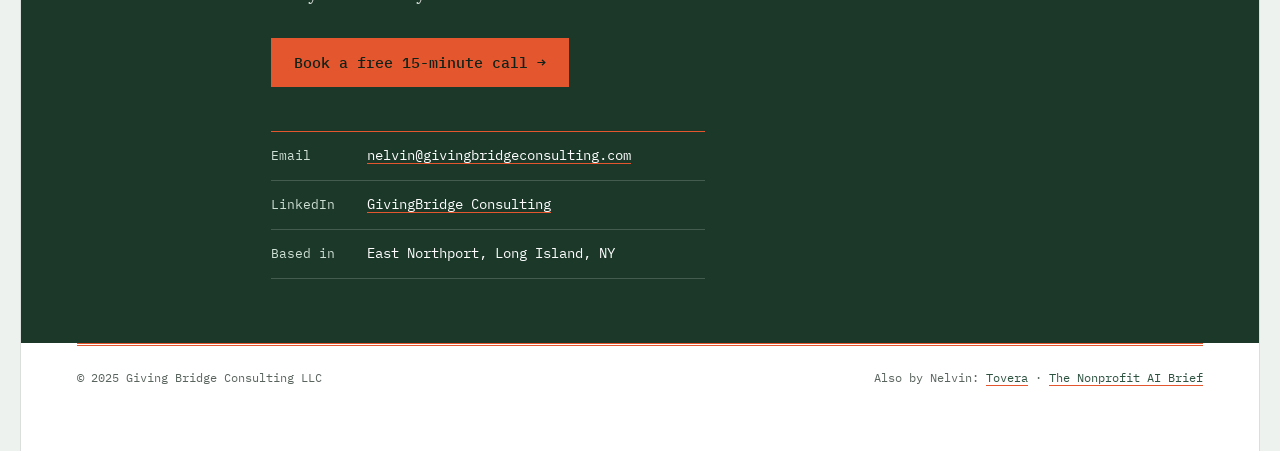
==== commit eb694d2e: "Retire the Health Check; Donor Strategy Sprint to $1,500; regroup Services - Remove /health-check/ (" ====
--- a/index.html
+++ b/index.html
@@ -21,7 +21,8 @@
 <link rel="preconnect" href="https://fonts.googleapis.com">
 <link rel="preconnect" href="https://fonts.gstatic.com" crossorigin>
 <link href="https://fonts.googleapis.com/css2?family=IBM+Plex+Mono:wght@400;500&family=IBM+Plex+Serif:ital,wght@0,400;0,500;0,600;1,400&family=Space+Grotesk:wght@700&family=Syne:wght@700&display=swap" rel="stylesheet">
-<link rel="stylesheet" href="/assets/site.css?v=20261027j">
+<link rel="stylesheet" href="/assets/site.css?v=20261117a">
+
 
 
 
@@ -98,17 +99,9 @@
     {
      "@type": "Offer",
      "itemOffered": {
-      "@id": "https://givingbridgeconsulting.com/health-check/#service"
-     },
-     "price": "79",
-     "priceCurrency": "USD"
-    },
-    {
-     "@type": "Offer",
-     "itemOffered": {
       "@id": "https://givingbridgeconsulting.com/sprint/#service"
      },
-     "price": "1200",
+     "price": "1500",
      "priceCurrency": "USD"
     },
     {
@@ -159,7 +152,7 @@
    "@type": "Service",
    "@id": "https://givingbridgeconsulting.com/#svc-donor-strategy",
    "name": "Donor Strategy",
-   "description": "Project-based donor segmentation, donor journeys for key relationships, and an engagement cadence sized to the team's real capacity. Start with the $79 Fundraising Health Check, then the fixed-price Donor Strategy Sprint.",
+   "description": "Project-based donor segmentation, donor journeys for key relationships, and an engagement cadence sized to the team's real capacity. Delivered as the fixed-price, three-week Donor Strategy Sprint ($1,500).",
    "serviceType": "Donor strategy consulting",
    "provider": {
     "@id": "https://givingbridgeconsulting.com/#org"
@@ -214,32 +207,6 @@
   },
   {
    "@type": "Service",
-   "@id": "https://givingbridgeconsulting.com/health-check/#service",
-   "name": "Fundraising Health Check",
-   "description": "A written diagnosis of a nonprofit's fundraising across donor retention, pipeline, board, communications rhythm, and AI readiness. Complete a 15-minute questionnaire and receive a personalized PDF report within 48 hours.",
-   "serviceType": "Fundraising assessment",
-   "provider": {
-    "@id": "https://givingbridgeconsulting.com/#org"
-   },
-   "areaServed": {
-    "@type": "Country",
-    "name": "United States"
-   },
-   "audience": {
-    "@type": "Audience",
-    "audienceType": "Nonprofit organizations"
-   },
-   "url": "https://givingbridgeconsulting.com/health-check/",
-   "offers": {
-    "@type": "Offer",
-    "price": "79",
-    "priceCurrency": "USD",
-    "availability": "https://schema.org/InStock",
-    "url": "https://givingbridgeconsulting.com/health-check/"
-   }
-  },
-  {
-   "@type": "Service",
    "@id": "https://givingbridgeconsulting.com/sprint/#service",
    "name": "Donor Strategy Sprint",
    "description": "A fixed-scope, three-week project: donor segmentation, a donor journey map, a 90-day engagement calendar, and a live working session with the team.",
@@ -258,7 +225,7 @@
    "url": "https://givingbridgeconsulting.com/sprint/",
    "offers": {
     "@type": "Offer",
-    "price": "1200",
+    "price": "1500",
     "priceCurrency": "USD",
     "availability": "https://schema.org/InStock",
     "url": "https://givingbridgeconsulting.com/sprint/"
@@ -384,7 +351,7 @@
      "name": "How much does it cost to work with GivingBridge?",
      "acceptedAnswer": {
       "@type": "Answer",
-      "text": "There are four fixed-price options: the Fundraising Health Check ($79), the Donor Strategy Sprint ($1,200), the AI Fundraising Sprint ($1,800), and the AI for Fundraisers workshop ($1,000). Your $79 counts toward either sprint if you book within 60 days, and each fixed-price offer comes with a money-back guarantee. Associate Board Development is scoped to your needs, usually over email."
+      "text": "There are three fixed-price options: the Donor Strategy Sprint ($1,500), the AI Fundraising Sprint ($1,800), and the AI for Fundraisers workshop ($1,000). Both sprints come with a money-back guarantee. Associate Board Development is scoped to your needs, usually over email."
      }
     },
     {
@@ -408,7 +375,7 @@
      "name": "Do you work with nonprofits outside of New York?",
      "acceptedAnswer": {
       "@type": "Answer",
-      "text": "Yes. The Health Check, both sprints, and the workshop are all done remotely, so your location doesn't matter."
+      "text": "Yes. Both sprints and the workshop are done remotely, so your location doesn't matter."
      }
     },
     {
@@ -424,7 +391,7 @@
      "name": "How do I get started?",
      "acceptedAnswer": {
       "@type": "Answer",
-      "text": "Email me at nelvin@givingbridgeconsulting.com, or start with the $79 Fundraising Health Check if you'd like a written diagnosis first. If you'd rather talk, book a free 15-minute call."
+      "text": "Email me at nelvin@givingbridgeconsulting.com or book a free 15-minute call. Tell me where things stand, and I'll point you to the right fit, or tell you honestly if I'm not it."
      }
     }
    ]
@@ -448,17 +415,13 @@
             <summary>Services</summary>
             <div class="menu-panel groups">
               <div class="menu-col">
-                <h4><a href="#donor-strategy">Donor Strategy</a></h4>
-                <a href="/health-check/"><b class="price">$79</b><span>Fundraising Health Check</span><small>Written diagnosis in 48 hours</small></a>
-                <a href="/sprint/"><b class="price">$1,200</b><span>Donor Strategy Sprint</span><small>Three weeks, fixed scope</small></a>
-              </div>
-              <div class="menu-col">
                 <h4><a href="#ai-fundraising">AI for Fundraising</a></h4>
                 <a href="/ai-sprint/"><b class="price">$1,800</b><span>AI Fundraising Sprint</span><small>Three weeks, fixed scope</small></a>
                 <a href="/ai-workshop/"><b class="price">$1,000</b><span>Team workshop</span><small>90 minutes, live</small></a>
               </div>
               <div class="menu-col">
-                <h4><a href="#associate-boards">Associate Boards</a></h4>
+                <h4><a href="#donor-strategy">Fundraising</a></h4>
+                <a href="/sprint/"><b class="price">$1,500</b><span>Donor Strategy Sprint</span><small>Three weeks, fixed scope</small></a>
                 <a href="#associate-boards"><b class="price price-muted">Scoped</b><span>Associate Board Development</span><small>Build or restructure</small></a>
               </div>
             </div>
@@ -493,15 +456,14 @@
           <p>Most organizations I meet don't lack generous people. They lack the systems that turn a good year into a steady one. That's the work: the plan, the rhythm, and the tools, so the goodwill people already feel toward your mission turns into support that lasts.</p>
         </div>
         <div class="actions">
-          <a class="btn btn-accent" href="/health-check/">Start with the $79 Health Check →</a>
-          <span class="link-quiet">Or <a href="mailto:nelvin@givingbridgeconsulting.com">email me</a> · <a href="https://calendar.app.google/1Do2GPcDJhYSkQES9" target="_blank" rel="noopener">book a free 15-minute call</a></span>
+          <a class="btn btn-accent" href="mailto:nelvin@givingbridgeconsulting.com?subject=Working%20together">Email me to get started →</a>
+          <a class="link-quiet" href="https://calendar.app.google/1Do2GPcDJhYSkQES9" target="_blank" rel="noopener">Or book a free 15-minute call</a>
         </div>
 
         <nav class="contents offers" aria-label="Fixed-price offers">
           <h3>Fixed-price ways to work together</h3>
           <ol>
-            <li><a href="/health-check/"><span class="t">Fundraising Health Check</span><span class="lead"></span><span class="p">$79 · 48 hours</span></a></li>
-            <li><a href="/sprint/"><span class="t">Donor Strategy Sprint</span><span class="lead"></span><span class="p">$1,200 · 3 weeks</span></a></li>
+            <li><a href="/sprint/"><span class="t">Donor Strategy Sprint</span><span class="lead"></span><span class="p">$1,500 · 3 weeks</span></a></li>
             <li><a href="/ai-sprint/"><span class="t">AI Fundraising Sprint</span><span class="lead"></span><span class="p">$1,800 · 3 weeks</span></a></li>
             <li><a href="/ai-workshop/"><span class="t">AI for Fundraisers workshop</span><span class="lead"></span><span class="p">$1,000 · 90 min</span></a></li>
           </ol>
@@ -608,7 +570,7 @@
           <div class="entry-head"><span class="entry-id">Entry 2.1</span></div>
           <h3>Donor Strategy</h3>
           <dl class="scope">
-            <div><dt>Format</dt><dd>Fixed price, in two steps (below)</dd></div>
+            <div><dt>Format</dt><dd>Fixed price, three weeks</dd></div>
             <div><dt>Best for</dt><dd>Teams who want fewer reactive asks and a clear plan for their most important relationships</dd></div>
           </dl>
           <p>We look hard at who your donors are and design what should happen next for each of them, at a pace your team can keep.</p>
@@ -618,18 +580,11 @@
             <li>An engagement cadence sized to your team's real capacity</li>
             <li>Fewer reactive, last-minute asks</li>
           </ul>
-          <div class="paths" role="group" aria-label="Two steps for Donor Strategy">
+          <div class="paths single" role="group" aria-label="Donor Strategy Sprint">
             <div class="path">
-              <span class="k">Step 1 · Start here</span>
-              <h4>Fundraising Health Check</h4>
-              <p>A written diagnosis of your fundraising in 48 hours, with no call needed. $79.</p>
-              <a href="/health-check/">See the Health Check →</a>
-            </div>
-            <div class="or" aria-hidden="true">then</div>
-            <div class="path">
-              <span class="k">Step 2 · Three weeks</span>
+              <span class="k">Fixed price · Three weeks</span>
               <h4>Donor Strategy Sprint</h4>
-              <p>Four set deliverables in three weeks, for $1,200 flat.</p>
+              <p>Donor segments, a journey map, a 90-day engagement calendar, and a working session with your team, for $1,500 flat.</p>
               <a href="/sprint/">See the Sprint →</a>
             </div>
           </div>
@@ -777,7 +732,7 @@
           </details>
           <details>
             <summary>How much does it cost to work with GivingBridge?</summary>
-            <p>There are four fixed-price options: the <a href="/health-check/">Fundraising Health Check</a> ($79), the <a href="/sprint/">Donor Strategy Sprint</a> ($1,200), the <a href="/ai-sprint/">AI Fundraising Sprint</a> ($1,800), and the <a href="/ai-workshop/">AI for Fundraisers workshop</a> ($1,000). Your $79 counts toward either sprint if you book within 60 days, and each fixed-price offer comes with a money-back guarantee. Associate Board Development is scoped to your needs, usually over email.</p>
+            <p>There are three fixed-price options: the <a href="/sprint/">Donor Strategy Sprint</a> ($1,500), the <a href="/ai-sprint/">AI Fundraising Sprint</a> ($1,800), and the <a href="/ai-workshop/">AI for Fundraisers workshop</a> ($1,000). Both sprints come with a money-back guarantee. Associate Board Development is scoped to your needs, usually over email.</p>
           </details>
           <details>
             <summary>Do you offer ongoing fractional fundraising leadership?</summary>
@@ -789,7 +744,7 @@
           </details>
           <details>
             <summary>Do you work with nonprofits outside of New York?</summary>
-            <p>Yes. The Health Check, both sprints, and the workshop are all done remotely, so your location doesn't matter.</p>
+            <p>Yes. Both sprints and the workshop are done remotely, so your location doesn't matter.</p>
           </details>
           <details>
             <summary>Do you write grants or plan events?</summary>
@@ -797,7 +752,7 @@
           </details>
           <details>
             <summary>How do I get started?</summary>
-            <p>Email me at <a href="mailto:nelvin@givingbridgeconsulting.com">nelvin@givingbridgeconsulting.com</a>, or start with the <a href="/health-check/">$79 Fundraising Health Check</a> if you'd like a written diagnosis first. If you'd rather talk, <a href="https://calendar.app.google/1Do2GPcDJhYSkQES9" target="_blank" rel="noopener">book a free 15-minute call</a>.</p>
+            <p>Email me at <a href=\"mailto:nelvin@givingbridgeconsulting.com\">nelvin@givingbridgeconsulting.com</a> or <a href="https://calendar.app.google/1Do2GPcDJhYSkQES9" target="_blank" rel="noopener">book a free 15-minute call</a>. Tell me where things stand, and I'll point you to the right fit, or tell you honestly if I'm not it.</p>
           </details>
         </div>
       </div>
--- a/assets/site.css
+++ b/assets/site.css
@@ -270,7 +270,7 @@
 }
 
 /* =====================================================================
-   Offer pages (/health-check, /sprint)
+   Offer pages (/sprint, /ai-sprint, /ai-workshop)
    ===================================================================== */
 .masthead nav a[aria-current="page"]{color:var(--ink); text-decoration:underline; text-decoration-color:var(--accent)}
 
@@ -432,7 +432,7 @@
 .area:last-child:nth-child(odd){grid-column:1 / -1; padding-right:0}
 
 /* Services menu grouped by topic (2x2) */
-.menu-panel.groups{width:min(820px, calc(100vw - 32px)); grid-template-columns:repeat(3,1fr)}
+.menu-panel.groups{width:min(600px, calc(100vw - 32px)); grid-template-columns:repeat(2,1fr)}
 .menu-panel.groups .menu-col{background:var(--paper); border-left:0}
 .menu-panel.groups .menu-col + .menu-col{border-left:1px solid var(--rule-soft)}
 
@@ -505,3 +505,5 @@
 .ch-body .scope{max-width:620px}
 .ch-body .facts dd{max-width:none}
 .ch-body .entry ul{max-width:36em}
+
+.paths.single{grid-template-columns:minmax(0,1fr); max-width:560px}
